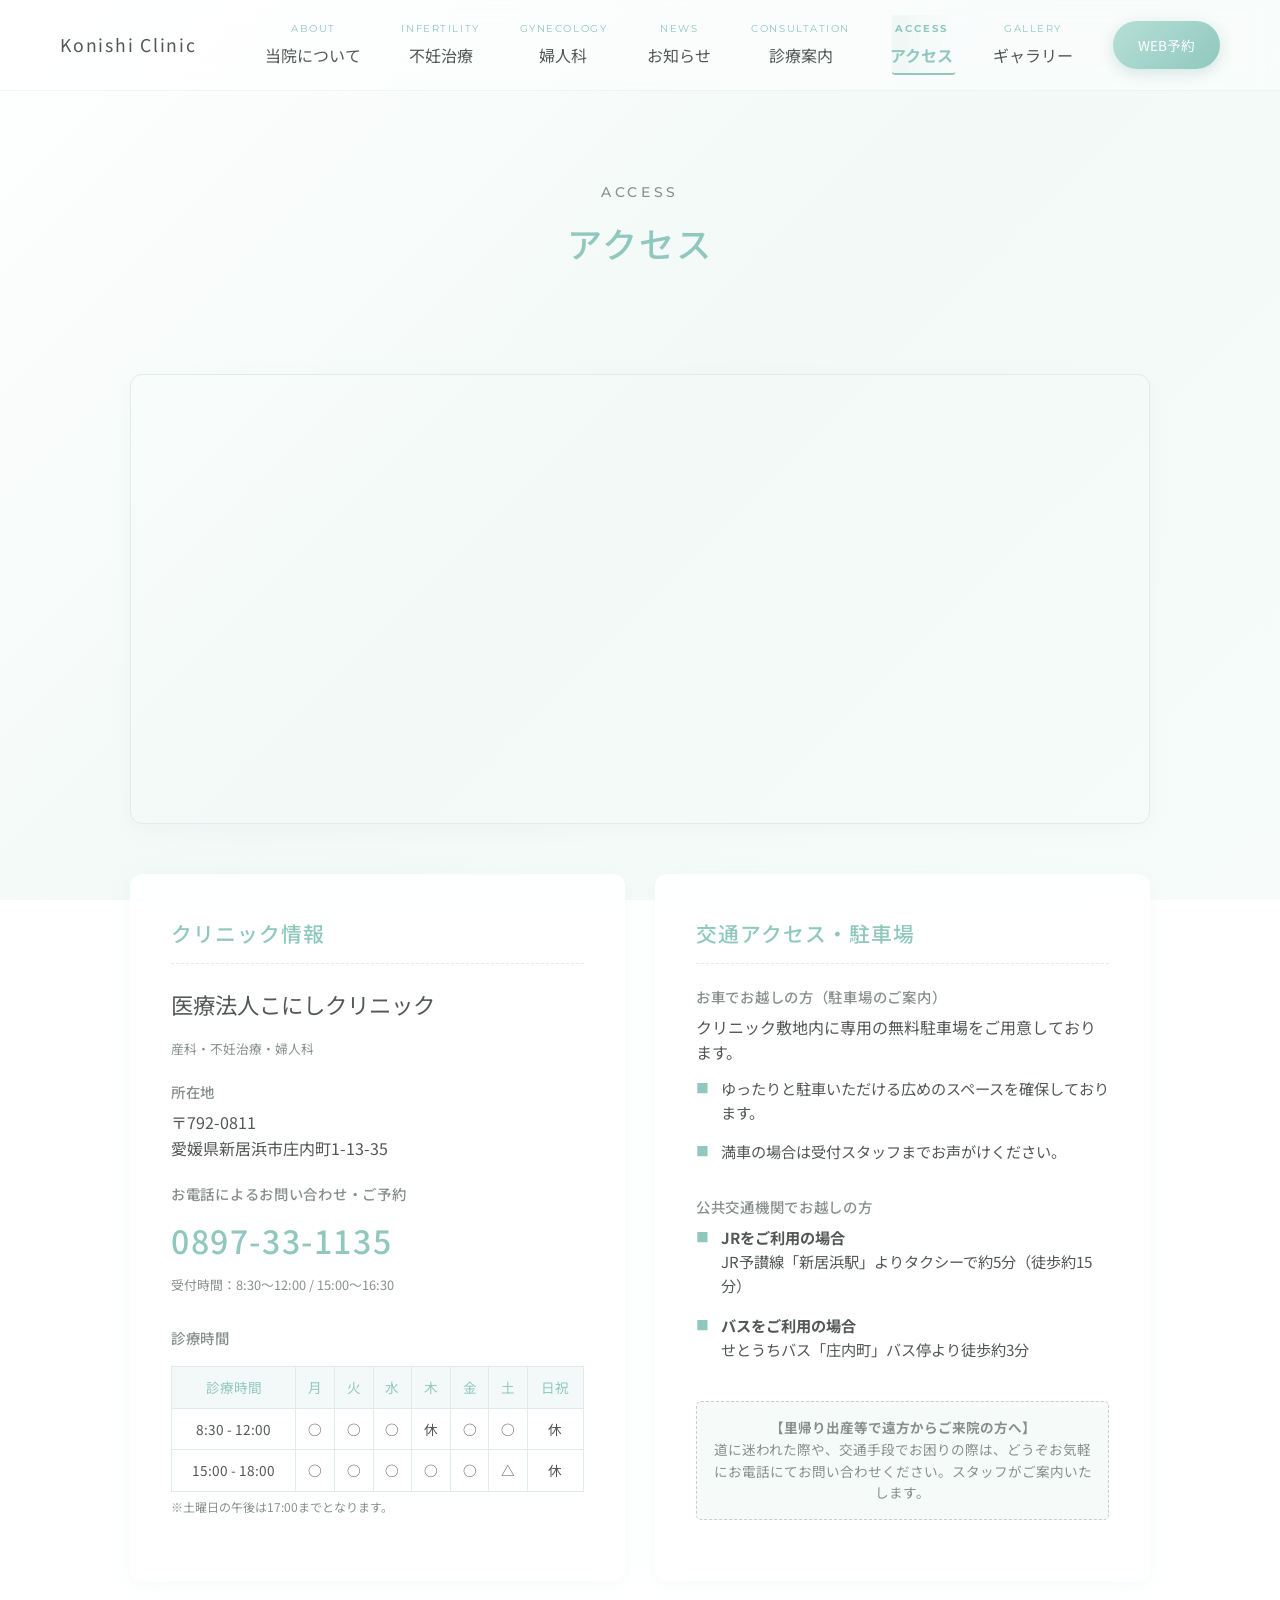
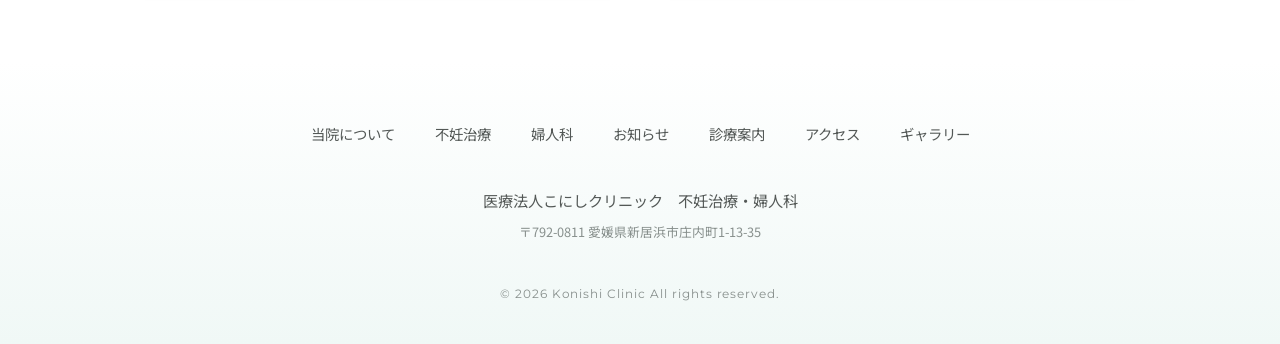
==== access.html @ 46330046 "Fix" ====
<!DOCTYPE html>
<html lang="ja">
<head>
    <meta charset="UTF-8">
    <meta name="viewport" content="width=device-width, initial-scale=1.0">
    <title>アクセス | こにしクリニック | 不妊治療・婦人科</title>
    <link rel="stylesheet" href="./css/style.css">
    
    <link rel="preconnect" href="https://fonts.googleapis.com">
    <link rel="preconnect" href="https://fonts.gstatic.com" crossorigin>
    <link href="https://fonts.googleapis.com/css2?family=Shippori+Mincho:wght@400;700&family=Montserrat:wght@300;400;500&family=Noto+Sans+JP:wght@300;400&display=swap" rel="stylesheet">
</head>
<body>

<header class="glass-header">
    <div class="header-inner">
        <a href="index.html" class="logo">Konishi Clinic</a>
        
        <button class="menu-toggle" aria-label="メニューを開く">
            <span></span>
            <span></span>
            <span></span>
        </button>

        <nav id="nav-menu">
            <ul>
                <li><a href="index.html"><span class="en">About</span>当院について</a></li>
                <li><a href="infertility.html"><span class="en">Infertility</span>不妊治療</a></li>
                <li><a href="gynecology.html"><span class="en">Gynecology</span>婦人科</a></li>
                <li><a href="news.html"><span class="en">News</span>お知らせ</a></li>
                <li><a href="consultation.html"><span class="en">consultation</span>診療案内</a></li>
                <li><a href="access.html" class="active"><span class="en">Access</span>アクセス</a></li>
                <li><a href="gallery.html"><span class="en">gallery</span>ギャラリー</a></li>
                <li class="reserve-btn"><a href="#">WEB予約</a></li>
            </ul>
        </nav>
    </div>
</header>

<main>
    <div class="page-header">
        <h1 class="page-title"><span class="en">Access</span>アクセス</h1>
    </div>

    <section class="section" style="padding-top: 40px; padding-bottom: 80px;">
        <div class="container">
            
            <div class="access-wrapper">
                
                <div class="map-container js-scroll">
                    <iframe src="https://maps.google.com/maps?q=愛媛県新居浜市庄内町1-13-35&t=&z=16&ie=UTF8&iwloc=&output=embed" width="100%" height="100%" style="border:0;" allowfullscreen="" loading="lazy" referrerpolicy="no-referrer-when-downgrade"></iframe>
                </div>

                <div class="info-grid">
                    
                    <div class="info-box js-scroll">
                        <h3>クリニック情報</h3>
                        
                        <div class="clinic-name">
                            医療法人こにしクリニック<br>
                            <span style="font-size: 0.8rem; color: var(--sub-text); font-family: var(--font-sans);">産科・不妊治療・婦人科</span>
                        </div>

                        <div class="info-detail">
                            <h4>所在地</h4>
                            <p>〒792-0811<br>愛媛県新居浜市庄内町1-13-35</p>
                        </div>

                        <div class="info-detail">
                            <h4>お電話によるお問い合わせ・ご予約</h4>
                            <div class="tel-large">0897-33-1135</div>
                            <p style="font-size: 0.8rem; color: var(--sub-text); margin-top: 5px;">受付時間：8:30〜12:00 / 15:00〜16:30</p>
                        </div>

                        <div class="info-detail" style="margin-top: 30px;">
                            <h4>診療時間</h4>
                            <table class="hours-mini-table">
                                <tr>
                                    <th>診療時間</th>
                                    <th>月</th><th>火</th><th>水</th><th>木</th><th>金</th><th>土</th><th>日祝</th>
                                </tr>
                                <tr>
                                    <td>8:30 - 12:00</td>
                                    <td>○</td><td>○</td><td>○</td><td>休</td><td>○</td><td>○</td><td>休</td>
                                </tr>
                                <tr>
                                    <td>15:00 - 18:00</td>
                                    <td>○</td><td>○</td><td>○</td><td>○</td><td>○</td><td>△</td><td>休</td>
                                </tr>
                            </table>
                            <p style="font-size: 0.75rem; color: var(--sub-text); margin-top: 5px;">※土曜日の午後は17:00までとなります。</p>
                        </div>
                    </div>

                    <div class="info-box js-scroll">
                        <h3>交通アクセス・駐車場</h3>
                        
                        <div class="info-detail">
                            <h4>お車でお越しの方（駐車場のご案内）</h4>
                            <p>クリニック敷地内に専用の無料駐車場をご用意しております。</p>
                            <ul class="transport-list" style="margin-top: 10px;">
                                <li>ゆったりと駐車いただける広めのスペースを確保しております。</li>
                                <li>満車の場合は受付スタッフまでお声がけください。</li>
                            </ul>
                        </div>

                        <div class="info-detail" style="margin-top: 30px;">
                            <h4>公共交通機関でお越しの方</h4>
                            <ul class="transport-list">
                                <li><strong>JRをご利用の場合</strong><br>JR予讃線「新居浜駅」よりタクシーで約5分（徒歩約15分）</li>
                                <li><strong>バスをご利用の場合</strong><br>せとうちバス「庄内町」バス停より徒歩約3分</li>
                            </ul>
                        </div>
                        
                        <div class="info-detail" style="margin-top: 40px; padding: 15px; background: var(--bg-light); border-radius: 5px; border: 1px dashed #ccc;">
                            <p style="font-size: 0.85rem; color: var(--sub-text); text-align: center;">
                                <strong>【里帰り出産等で遠方からご来院の方へ】</strong><br>
                                道に迷われた際や、交通手段でお困りの際は、どうぞお気軽にお電話にてお問い合わせください。スタッフがご案内いたします。
                            </p>
                        </div>
                    </div>

                </div>
            </div>

        </div>
    </section>
</main>

<footer>
    <div class="footer-inner container">
        
        <nav class="footer-nav">
            <ul>
                <li><a href="index.html">当院について</a></li>
                <li><a href="infertility.html">不妊治療</a></li>
                <li><a href="gynecology.html">婦人科</a></li>
                <li><a href="news.html">お知らせ</a></li>
                <li><a href="consultation.html">診療案内</a></li>
                <li><a href="access.html">アクセス</a></li>
                <li><a href="gallery.html">ギャラリー</a></li>
            </ul>
        </nav>

        <div class="footer-logo">
            医療法人こにしクリニック　不妊治療・婦人科<br>
            <span class="footer-address">〒792-0811 愛媛県新居浜市庄内町1-13-35</span>
        </div>
        
        <small>© 2026 Konishi Clinic All rights reserved.</small>
    </div>
</footer>

<script src="./js/script.js"></script>

</body>
</html>
---- css/style.css ----
@charset "UTF-8";

/* ==================================================
   1. デザインの基本設定 (Variables & Base)
   透明感と清潔感のある上品なミントグリーンのグラデーション
================================================== */
:root {
    /* グラデーション設定：背景用（純白から極薄いミントへの柔らかな変化） */
    --gradient-bg: linear-gradient(135deg, #FFFFFF 0%, #F2F9F7 50%, #F7FCFA 100%);
    
    /* グラデーション設定：アクセント・ボタン用（ふんわりと光るミントグリーン） */
    --gradient-accent: linear-gradient(135deg, #B6DFD6 0%, #90C8BE 100%);
    
    /* 単色アクセント（グラデーションが使えない文字や線用） */
    --accent: #90C8BE;      
    --hover-accent: #78B5AA; 
    
    /* 文字色：黒ではなく、ミントに馴染む少しグレーがかった落ち着いたチャコール */
    --text: #535856;        
    --sub-text: #88908D;    
    
    /* 基本背景と線：白にほんの少しだけミントを足した色 */
    --bg-light: #F6FBF9;    
    --line: #E1EBE8;        
    
    /* 【変更点】フォント設定を整理・統一 */
    /* 日本語フォント：全体をスッキリとしたゴシック体で統一し、柔らかさを出す */
    --font-ja: 'Noto Sans JP', sans-serif;
    
    /* 英語・数字フォント：スタイリッシュなアクセントとして残す */
    --font-en: 'Montserrat', sans-serif;
}

/* 全ての要素に適用される基本ルール */
* { 
    margin: 0; 
    padding: 0; 
    box-sizing: border-box;
}

html { 
    scroll-behavior: smooth;
}

body {
    font-family: var(--font-ja); /* ベースを日本語ゴシック体に */
    color: var(--text);
    background: var(--gradient-bg);
    background-attachment: fixed; 
    line-height: 1.8;
    overflow-x: hidden;
    -webkit-font-smoothing: antialiased;
}

/* 見出しもゴシック体で統一し、太すぎないウェイト（500）と少しの文字間隔で抜け感を出す */
h1, h2, h3, h4 { 
    font-family: var(--font-ja); 
    font-weight: 500;
    letter-spacing: 0.05em; /* 文字と文字の間に少しだけゆとりを持たせる */
}

/* 英語や数字のアクセント部分 */
.en, .en-title, .more, .arrow-link, time, .card-num { 
    font-family: var(--font-en);
    text-transform: uppercase;
    letter-spacing: 0.15em;
}
/* ==================================================
   2. ヘッダー (Header)
================================================== */
.glass-header {
    position: fixed;
    width: 100%;
    padding: 20px 60px;
    z-index: 1000;
    /* ヘッダーのすりガラスも少しミント寄りの白に */
    background: rgba(255, 255, 255, 0.5);
    backdrop-filter: blur(12px);
    border-bottom: 1px solid rgba(225, 235, 232, 0.5); 
}

.header-inner { 
    display: flex;
    justify-content: space-between;
    align-items: center;
}

.logo { 
    text-decoration: none;
    color: var(--text);
    font-size: 1.1rem;
    letter-spacing: 0.1em;
    white-space: nowrap; /* 文字を絶対に改行させない */
    flex-shrink: 0;      /* スペースがなくなっても縮ませない */
}

nav ul { 
    display: flex;
    list-style: none;
    align-items: center;
    gap: 40px;
}

nav a { 
    text-decoration: none;
    color: var(--text);
    text-align: center;
    display: block;
    transition: all 0.3s ease; 
}

nav a:hover { 
    transform: translateY(-3px); 
    color: var(--hover-accent); 
}

nav a .en { 
    display: block;
    font-size: 0.65rem;
    color: var(--accent);
    margin-bottom: 2px;
}

/* ==================================================
   【WEBサービス】予約ボタン（グラデーション適用）
================================================== */
.reserve-btn a {
    /* グラデーションで華やかさと透明感をプラス */
    background: var(--gradient-accent);
    color: #ffffff;
    padding: 12px 25px;
    border-radius: 40px;
    font-size: 0.85rem;
    transition: all 0.3s;
    box-shadow: 0 4px 15px rgba(124, 174, 166, 0.3); /* ボタンにも淡いミントの影 */
    border: none;
}

.reserve-btn a:hover {
    transform: scale(1.05);
    opacity: 1;
    color: #fff !important;
    box-shadow: 0 6px 20px rgba(144, 200, 190, 0.5);
}

/* --- スマホ用ハンバーガーボタン --- */
.menu-toggle {
    display: none;
    background: none;
    border: none;
    cursor: pointer;
    width: 30px;
    height: 24px;
    position: relative;
    z-index: 1100;
}

.menu-toggle span {
    display: block;
    width: 100%;
    height: 2px;
    background-color: var(--text);
    position: absolute;
    transition: all 0.3s ease;
}

.menu-toggle span:nth-child(1) { top: 0; }
.menu-toggle span:nth-child(2) { top: 11px; }
.menu-toggle span:nth-child(3) { bottom: 0; }

.menu-toggle.is-active span:nth-child(1) { transform: translateY(11px) rotate(45deg); }
.menu-toggle.is-active span:nth-child(2) { opacity: 0; }
.menu-toggle.is-active span:nth-child(3) { transform: translateY(-11px) rotate(-45deg); }

@media (max-width: 768px) {
    .menu-toggle { display: block; }
    nav {
        display: block !important; 
        position: fixed;
        top: 0;
        right: -100%;
        width: 80%;
        height: 100vh;
        background: rgba(255, 255, 255, 0.95);
        backdrop-filter: blur(10px);
        padding: 100px 40px;
        transition: all 0.5s cubic-bezier(0.22, 1, 0.36, 1);
        z-index: 1050;
        box-shadow: -10px 0 30px rgba(0,0,0,0.05);
    }
    nav.is-active { right: 0; }
    nav ul {
        flex-direction: column;
        align-items: flex-start;
        gap: 20px;
    }
    nav a {
        font-size: 1.2rem;
        width: 100%;
        text-align: left;
        padding: 10px 0;
        border-bottom: 1px solid var(--line);
    }
    .reserve-btn { width: 100%; margin-top: 20px; }
    .reserve-btn a { text-align: center; border-bottom: none; }
}

/* ==================================================
   3. メインビジュアル (Hero Slider)
================================================== */
.hero { 
    height: 100vh;
    position: relative; 
    overflow: hidden; 
}

.slide { 
    position: absolute; 
    inset: 0;
    opacity: 0; 
    transition: opacity 2s ease-in-out;
    z-index: 1; 
}

.slide.is-active { opacity: 1; z-index: 2; }

.img-wrap { 
    width: 100%; height: 100%; 
    transform: scale(1.1);
    transition: transform 8s linear; 
}
.slide.is-active .img-wrap { transform: scale(1.0); }
.slide img { 
    width: 100%; height: 100%; 
    object-fit: cover; 
    filter: brightness(0.95);
}

.hero-content {
    position: absolute;
    inset: 0;
    display: flex;
    align-items: center;
    padding-left: 10%;
    z-index: 10;
}

.glass-panel {
    padding: 60px;
    background: rgba(255, 255, 255, 0.5); /* 白の半透明（0.7が透明度） */
    backdrop-filter: blur(15px); /* 後ろのぼかし具合 */
    border-left: 6px solid var(--accent);
    box-shadow: 0 10px 40px rgba(144, 200, 190, 0.15); /* パネルの影もミント系に */
}

.hero-content h2 { 
    font-size: 2.8rem; 
    line-height: 1.5; 
    margin-bottom: 15px; 
    color: var(--text); 
    font-weight: 250; /* ←ここを追加（400だと標準、300だとより細くスタイリッシュになります） */
}

.slider-dots {
    position: absolute;
    bottom: 40px;
    left: 50%;
    transform: translateX(-50%);
    z-index: 20;
    display: flex;
    gap: 15px;
}
.dot { width: 8px; height: 8px; background: rgba(0,0,0,0.15); border-radius: 50%; cursor: pointer; }
.dot.is-active { 
    background: var(--accent); 
    width: 24px;
    border-radius: 10px; 
    transition: all 0.3s; 
}

/* ==================================================
   4. 各セクションの共通設定
================================================== */
.section { padding: 140px 0; }
.container { max-width: 1100px; margin: 0 auto; padding: 0 40px; }

.js-scroll {
    opacity: 0;
    transform: translateY(40px);
    transition: all 1.2s cubic-bezier(0.22, 1, 0.36, 1);
}
.js-scroll.is-visible {
    opacity: 1;
    transform: translateY(0);
}


/* ==================================================
   5. お知らせリスト
================================================== */
.news-list { list-style: none; border-top: 1px solid var(--line); }
.news-list li a {
    display: flex; align-items: center; padding: 25px 15px; 
    border-bottom: 1px solid var(--line); text-decoration: none; color: inherit;
    transition: all 0.3s ease; border-radius: 8px;
}

.news-list li a:hover { 
    background: var(--bg-light); 
    transform: translateX(5px);
}
.news-list li a:hover time,
.news-list li a:hover p,
.news-list li a:hover .cat { color: var(--hover-accent); }

/* ▼ 日付を縮ませない */
.news-list time { 
    font-size: 0.85rem; color: var(--sub-text); width: 140px; 
    flex-shrink: 0; 
}

/* ▼ カテゴリ枠を絶対に改行・縮小させない */
.news-list .cat {
    font-size: 0.7rem; color: var(--accent); 
    border: 1px solid var(--accent); padding: 2px 12px; margin-right: 30px; 
    border-radius: 20px; transition: border-color 0.3s; font-weight: bold;
    white-space: nowrap; /* 文字の改行を防ぐ */
    flex-shrink: 0;      /* 枠が潰れるのを防ぐ */
}
.news-list li a:hover .cat { border-color: var(--hover-accent); background: var(--accent); color: #fff; }

/* ▼ 追加：テキストが長くなった時の調整 */
.news-list p {
    flex: 1; /* テキストが残りのスペースを全部使う */
    margin-right: 20px; /* 右側に画像が来た時のための隙間 */
    line-height: 1.6;
}

/* ▼ 追加：お知らせ用イラスト・写真のダミー枠 */
.news-img-dummy {
    width: 120px;
    height: 80px;
    background-color: var(--bg-light);
    border: 2px dashed var(--line);
    border-radius: 6px;
    display: flex;
    align-items: center;
    justify-content: center;
    flex-shrink: 0; /* 画像も潰れないようにする */
    color: var(--sub-text);
    font-size: 0.75rem;
    font-family: var(--font-en);
}

/* ▼ 追加：実際にお知らせの画像（写真）を入れる時のスタイル */
.news-img {
    width: 120px;
    height: 80px;
    object-fit: cover; /* 画像が歪まないように、枠に合わせて綺麗にトリミングする魔法のコード */
    border-radius: 6px; /* 角を少し丸くする */
    flex-shrink: 0;     /* 画面が狭くなっても写真が潰れないようにする */
}
/* ==================================================
   6. 診療案内カード
================================================== */
.medical-grid { display: grid; grid-template-columns: repeat(3, 1fr); gap: 30px; }
.medical-card {
    display: block; background: rgba(255,255,255,0.9); padding: 50px 35px; 
    text-decoration: none; color: inherit; transition: all 0.4s ease; 
    position: relative; border-radius: 12px;
    border: 1px solid rgba(255,255,255,0.5) !important;
    box-shadow: 0 4px 20px rgba(144, 200, 190, 0.08); /* ミントがかった影 */
}

.medical-card:hover { 
    transform: translateY(-5px); 
    box-shadow: 0 15px 35px rgba(144, 200, 190, 0.2); 
    background: #ffffff;
}

.medical-card:hover h4,
.medical-card:hover .more,
.medical-card:hover .card-num { color: var(--hover-accent); }

.card-num { color: var(--accent); font-size: 1.2rem; opacity: 0.4; margin-bottom: 20px; display: block; }
.medical-card .more { 
    font-size: 0.7rem; color: var(--accent); margin-top: 20px; display: block; 
    border-bottom: 1px solid var(--accent); width: fit-content; transition: all 0.3s;
}
.medical-card:hover .more { border-color: var(--hover-accent); letter-spacing: 0.25em; }

/* ==================================================
   7. アクセス・フッター
================================================== */
.access-flex { display: flex; gap: 60px; align-items: flex-start; }
.access-info { flex: 1; }
.tel { font-family: var(--font-sans); font-size: 1.5rem; color: var(--accent); margin-bottom: 30px; }
.map-wrap { flex: 1.2; height: 450px; background: #eee; border-radius: 12px; overflow: hidden; }

/* --- フッター本体 --- */
footer { 
    background: linear-gradient(to bottom, transparent, #F0F8F6);
    padding: 60px 0 40px; /* 余白を少しスッキリと調整 */
    text-align: center; 
    border-top: none;
}

footer .footer-inner { 
    display: flex; 
    flex-direction: column; 
    align-items: center; 
    gap: 30px; /* メニューとロゴ・住所の間に適度な空間を作る */
}

/* --- 追加：フッターメニューのデザイン --- */
.footer-nav ul {
    display: flex;
    flex-wrap: wrap; /* スマホなどで画面が狭い場合は自動で折り返す */
    justify-content: center;
    list-style: none;
    gap: 15px 40px; /* 縦・横の隙間 */
    padding: 0;
    margin: 0 0 10px 0;
}

.footer-nav a {
    text-decoration: none;
    color: var(--text);
    font-size: 0.9rem; /* 本文より少し小さめで控えめに */
    transition: color 0.3s ease;
}

.footer-nav a:hover {
    color: var(--accent); /* ホバー時はミントグリーンに */
}

/* --- 変更：ロゴと住所のテキストを小さく上品に --- */
footer .footer-logo { 
    font-family: var(--font-ja); 
    color: var(--text); 
    font-size: 0.95rem; /* 以前より小さく調整 */
    line-height: 1.8;
}

/* 住所部分はさらに小さく、色を少し薄くしてメリハリをつける */
footer .footer-address {
    display: block;
    font-size: 0.8rem; 
    color: var(--sub-text);
    margin-top: 5px;
}

footer small { 
    font-family: var(--font-en); 
    font-size: 0.75rem; 
    color: var(--sub-text); 
    letter-spacing: 0.08em; 
    margin-top: 10px;
}

/* --- スマホ用フッターメニュー微調整 --- */
@media (max-width: 768px) {
    .footer-nav ul {
        gap: 15px 20px; /* スマホではメニュー同士の隙間を少し狭くする */
    }
    .footer-nav a {
        font-size: 0.85rem;
    }
}
/* ==================================================
   8. スマホ対応 (Responsive)
================================================== */
/* --- 画面幅が1150px以下になったらハンバーガーメニューに切り替える --- */
.menu-toggle {
    display: none;
    background: none;
    border: none;
    cursor: pointer;
    width: 30px;
    height: 24px;
    position: relative;
    z-index: 1100;
}

.menu-toggle span {
    display: block;
    width: 100%;
    height: 2px;
    background-color: var(--text);
    position: absolute;
    transition: all 0.3s ease;
}

.menu-toggle span:nth-child(1) { top: 0; }
.menu-toggle span:nth-child(2) { top: 11px; }
.menu-toggle span:nth-child(3) { bottom: 0; }

.menu-toggle.is-active span:nth-child(1) { transform: translateY(11px) rotate(45deg); }
.menu-toggle.is-active span:nth-child(2) { opacity: 0; }
.menu-toggle.is-active span:nth-child(3) { transform: translateY(-11px) rotate(-45deg); }

@media (max-width: 1150px) {
    /* ヘッダーの余白調整 */
    .glass-header { padding: 15px 20px; }
    
    /* ハンバーガーボタンを表示 */
    .menu-toggle { display: block; }
    
    /* メニューを画面外に隠す設定 */
    nav {
        display: block !important; 
        position: fixed;
        top: 0;
        right: -100%;
        width: 80%;
        max-width: 350px;
        height: 100vh;
        background: rgba(255, 255, 255, 0.98);
        backdrop-filter: blur(10px);
        padding: 100px 40px;
        transition: all 0.5s cubic-bezier(0.22, 1, 0.36, 1);
        z-index: 1050;
        box-shadow: -10px 0 30px rgba(0,0,0,0.05);
    }
    nav.is-active { right: 0; }
    nav ul {
        flex-direction: column;
        align-items: flex-start;
        gap: 20px;
    }
    nav a {
        font-size: 1.2rem;
        width: 100%;
        text-align: left;
        padding: 10px 0;
        border-bottom: 1px solid var(--line);
    }
    .reserve-btn { width: 100%; margin-top: 20px; }
    .reserve-btn a { text-align: center; border-bottom: none; }
}

/* --- タブレットサイズ（1024px以下）のレイアウト調整 --- */
@media (max-width: 1024px) {
    /* 診療案内カード（01〜06）を2列にして見やすくする */
    .medical-grid { grid-template-columns: repeat(2, 1fr); }
}

/* --- スマホサイズ（768px以下）のレイアウト調整 --- */
@media (max-width: 768px) {
    /* ここが消えていたため、表示が崩れていました！ */
    .hero-content { padding-left: 5%; }
    .hero-content h2 { font-size: 1.8rem; }
    .glass-panel { padding: 30px; }
    
    /* 診療案内カード（01〜06）を縦1列に並べる */
    .medical-grid { grid-template-columns: 1fr; }
    
    /* アクセスやお知らせのスマホ表示対応 */
    .access-flex { flex-direction: column; }
    .map-wrap { width: 100%; height: 300px; }
    .news-list li a { flex-direction: column; align-items: flex-start; }
    .news-list time { width: auto; margin-bottom: 5px; }
    .news-list .cat { margin: 10px 0; }
}
/* 既存のスマホ用お知らせ設定の下に追記 */
    .news-list p { margin-right: 0; margin-bottom: 15px; width: 100%; }
    .news-img-dummy { width: 100px; height: 70px; }

    /* 既存のスマホ用お知らせ設定の下に追記 */
    .news-img { width: 100px; height: 70px; }


/* ==================================================
   9. 下層ページ共通・専用パーツ
================================================== */
.page-header { padding: 180px 0 60px; background: transparent; text-align: center; }
.page-title { font-size: 2.2rem; color: var(--accent); }
.page-title .en { display: block; font-size: 0.9rem; color: var(--sub-text); margin-bottom: 5px; letter-spacing: 0.25em; }
.pt-0 { padding-top: 0 !important; }

.pagination { display: flex; justify-content: center; gap: 15px; margin-top: 60px; }
.pagination a, .pagination span {
    display: flex; align-items: center; justify-content: center;
    width: 45px; height: 45px; border-radius: 50%; text-decoration: none;
    font-family: var(--font-sans); transition: all 0.3s ease;
}
.page-current { background: var(--gradient-accent); color: #fff; box-shadow: 0 4px 10px rgba(144, 200, 190, 0.3); }
.page-link { border: 1px solid var(--line); color: var(--text); background: #fff; }
.page-link:hover {
    background: #fff; border-color: var(--hover-accent);
    color: var(--hover-accent); transform: translateY(-3px); box-shadow: 0 4px 10px rgba(144, 200, 190, 0.15);
}
.page-next { width: auto; padding: 0 25px; border-radius: 25px; border: 1px solid var(--line); color: var(--text); background: #fff; }
.page-next:hover {
    background: #fff; border-color: var(--hover-accent);
    color: var(--hover-accent); transform: translateY(-3px); box-shadow: 0 4px 10px rgba(144, 200, 190, 0.15);
}

.nav-insta { display: flex; align-items: center; margin-left: 15px; }
.nav-insta a { font-size: 1.4rem; color: var(--accent); transition: transform 0.3s ease, color 0.3s ease; display: flex; align-items: center; }
.nav-insta a:hover { color: #E1306C; transform: scale(1.1); }
@media (max-width: 768px) {
    .nav-insta { margin-left: 0; margin-top: 20px; justify-content: center; }
    .nav-insta a { font-size: 2rem; }
}

/* ==================================================
   10. 各下層ページの専用・共通パーツ
================================================== */
.page-intro { text-align: center; margin-bottom: 50px; }
.page-intro h3 { font-size: 1.8rem; color: var(--accent); margin-bottom: 20px; font-family: var(--font-serif); }
.page-intro p { font-size: 1rem; line-height: 2; }

.service-nav { display: flex; flex-wrap: wrap; justify-content: center; gap: 15px; margin-bottom: 80px; }
.service-nav a { display: block; padding: 15px 30px; background: rgba(255,255,255,0.8); border: 1px solid var(--accent); color: var(--accent); text-decoration: none; border-radius: 40px; transition: all 0.3s; font-family: var(--font-serif); letter-spacing: 0.05em; font-size: 0.95rem; }
.service-nav a:hover { background: var(--gradient-accent); color: #fff; transform: translateY(-3px); box-shadow: 0 5px 15px rgba(144, 200, 190, 0.3); border-color: transparent; }

.content-section, .gyne-section {
    margin-bottom: 60px; padding: 50px; background: rgba(255,255,255,0.9); border-radius: 12px;
    box-shadow: 0 4px 25px rgba(144, 200, 190, 0.06); scroll-margin-top: 120px; border: 1px solid rgba(255,255,255,0.6);
}
.content-section h3, .gyne-section h3 { font-size: 1.6rem; color: var(--accent); border-bottom: 1px solid var(--line); padding-bottom: 15px; margin-bottom: 30px; font-family: var(--font-serif); }
.content-section h4, .gyne-section h4 { font-size: 1.2rem; color: var(--text); margin: 40px 0 15px; padding-left: 15px; border-left: 4px solid var(--accent); font-family: var(--font-serif); }
.content-section p, .gyne-section p { margin-bottom: 20px; line-height: 1.8; font-size: 0.95rem; }

.price-box { background: rgba(246, 251, 249, 0.8); padding: 30px; border-radius: 8px; margin-bottom: 30px; border: 1px solid var(--line); box-shadow: 0 4px 20px rgba(0,0,0,0.02); }
.price-box .price-title { font-weight: bold; color: var(--accent); font-size: 1.1rem; margin-bottom: 20px; border-bottom: 1px dashed var(--line); padding-bottom: 10px; }
.info-list, .gyne-list { list-style: none; margin-bottom: 20px; font-size: 0.95rem; }
.info-list dt, .gyne-list dt { font-weight: bold; color: var(--hover-accent); margin-top: 20px; margin-bottom: 5px; }
.info-list dd, .gyne-list dd { margin-left: 0; margin-bottom: 15px; padding-left: 1em; line-height: 1.7; color: var(--sub-text); }
.normal-list { padding-left: 1.5em; margin-bottom: 20px; line-height: 1.8; font-size: 0.95rem; }
.normal-list li { margin-bottom: 10px; }
.notice-text { 
    font-size: 0.85rem; 
    color: #C87481;        /* 文字色：キツい赤を避け、読みやすさを保った上品なローズピンク */
    background: #FDF4F6;   /* 背景色：ふんわりと温かみのあるサクラピンク */
    padding: 15px; 
    border-radius: 8px;    /* 角の丸みを他のカードと同じ8pxに統一して柔らかく */
    margin-bottom: 20px; 
    border: 1px solid #F0E1E4; /* 枠線：背景に馴染む淡いピンクグレー */
    line-height: 1.6; 
}
.record-box { background: rgba(235, 246, 243, 0.5); border-left: 4px solid var(--accent); padding: 25px; margin: 30px auto; max-width: 800px; text-align: left; border-radius: 0 8px 8px 0; }
.record-box p { margin-bottom: 0; color: var(--text); }
.record-box strong { color: var(--accent); font-size: 1.1rem; }
.flow-step { background: rgba(255,255,255,0.8); border-radius: 8px; padding: 25px; margin-bottom: 20px; border-left: 5px solid var(--accent); box-shadow: 0 4px 15px rgba(144, 200, 190, 0.05); }
.flow-step .step-title { font-weight: bold; color: var(--accent); font-size: 1.1rem; margin-bottom: 10px; display: flex; align-items: center; }
.flow-step .step-title span { background: var(--gradient-accent); color: #fff; padding: 3px 12px; border-radius: 20px; font-size: 0.8rem; margin-right: 15px; font-family: var(--font-sans); }
.flow-step p { margin: 0; font-size: 0.95rem; }

.section-title { text-align: center; margin-bottom: 40px; font-family: var(--font-serif); color: var(--accent); font-size: 1.8rem; }

.schedule-wrap { overflow-x: auto; margin-bottom: 25px; }
.medical-table { width: 100%; min-width: 600px; border-collapse: collapse; background: #fff; box-shadow: 0 4px 15px rgba(144, 200, 190, 0.08); border-radius: 8px; overflow: hidden; }
.medical-table th, .medical-table td { padding: 15px 10px; text-align: center; border: 1px solid var(--line); font-size: 0.95rem; }
.medical-table th { background: rgba(235, 246, 243, 0.6); color: var(--accent); font-family: var(--font-sans); font-weight: 500; }
.medical-table td.closed { color: #aaa; background-color: #fcfcfc; }
.notes-list { font-size: 0.85rem; color: var(--sub-text); padding-left: 20px; line-height: 1.8; margin-bottom: 60px; }
.notes-list li { margin-bottom: 5px; }
.reservation-cards { display: flex; gap: 30px; }
.res-card { flex: 1; background: rgba(255,255,255,0.9); border: 1px solid var(--line); padding: 40px 30px; border-radius: 12px; text-align: center; transition: all 0.3s ease; box-shadow: 0 4px 20px rgba(144, 200, 190, 0.05); }
.res-card:hover { box-shadow: 0 10px 25px rgba(144, 200, 190, 0.2); border-color: transparent; transform: translateY(-5px); background: #fff; }
.res-card h3 { color: var(--accent); margin-bottom: 15px; font-size: 1.2rem; }
.res-card .tel-number { font-size: 2.2rem; font-family: var(--font-sans); font-weight: 500; color: var(--text); margin: 15px 0; letter-spacing: 0.05em; }

.btn-web { display: inline-block; padding: 15px 40px; background: var(--gradient-accent); color: #fff; text-decoration: none; border-radius: 50px; margin-top: 20px; transition: 0.3s; font-weight: 500; box-shadow: 0 4px 15px rgba(144, 200, 190, 0.3); }
.btn-web:hover { transform: translateY(-2px); box-shadow: 0 6px 20px rgba(144, 200, 190, 0.4); }

.doctor-box { display: flex; gap: 40px; background: rgba(255,255,255,0.9); padding: 40px; border-radius: 12px; box-shadow: 0 4px 20px rgba(144, 200, 190, 0.08); margin-bottom: 30px; border: 1px solid rgba(255,255,255,0.5); }
.doc-img { width: 220px; height: 280px; background: #eee; border-radius: 8px; object-fit: cover; }
.doc-info { flex: 1; }
.doc-role { color: var(--accent); font-size: 0.9rem; margin-bottom: 5px; font-weight: bold; }
.doc-name { font-family: var(--font-serif); font-size: 1.6rem; margin-bottom: 20px; color: var(--text); border-bottom: 1px solid var(--line); padding-bottom: 15px; }
.doc-specialty { font-size: 0.95rem; margin-bottom: 10px; font-weight: 500; }
.doc-history { font-size: 0.85rem; color: var(--sub-text); line-height: 1.8; margin-top: 20px; }

.staff-grid { display: grid; grid-template-columns: repeat(auto-fit, minmax(280px, 1fr)); gap: 20px; }
.staff-box { padding: 30px; background: rgba(255,255,255,0.9); border-radius: 12px; box-shadow: 0 4px 20px rgba(144, 200, 190, 0.05); border: 1px solid rgba(255,255,255,0.5); }
.staff-box h4 { color: var(--accent); margin-bottom: 15px; font-size: 1.1rem; border-bottom: 1px dashed var(--line); padding-bottom: 10px; }
.staff-box p { font-size: 0.9rem; color: var(--sub-text); line-height: 1.7; }

.facility-details { margin-top: 40px; border: 1px solid var(--line); border-radius: 12px; background: rgba(255,255,255,0.9); }
.facility-summary { padding: 20px 30px; cursor: pointer; font-weight: 500; color: var(--text); font-size: 1.1rem; list-style: none; }
.facility-content { padding: 0 30px 30px; font-size: 0.85rem; color: var(--sub-text); border-top: 1px solid var(--line); margin-top: 10px; padding-top: 20px; }
.facility-content h5 { color: var(--text); font-size: 0.95rem; margin: 15px 0 5px; }

.access-wrapper { display: flex; flex-direction: column; gap: 50px; }
.map-container { width: 100%; height: 450px; border-radius: 12px; overflow: hidden; border: 1px solid var(--line); box-shadow: 0 4px 20px rgba(144, 200, 190, 0.08); }
.info-grid { display: grid; grid-template-columns: 1fr 1fr; gap: 30px; }
.info-box { background: rgba(255,255,255,0.9); padding: 40px; border-radius: 12px; box-shadow: 0 4px 20px rgba(144, 200, 190, 0.08); border: 1px solid rgba(255,255,255,0.5); }
.info-box h3 { color: var(--accent); font-size: 1.3rem; margin-bottom: 20px; padding-bottom: 10px; border-bottom: 1px dashed var(--line); font-family: var(--font-serif); }
.info-detail { margin-bottom: 20px; }
.info-detail h4 { font-size: 0.9rem; color: var(--sub-text); margin-bottom: 5px; }
.info-detail p { font-size: 1rem; color: var(--text); line-height: 1.6; margin: 0; }
.clinic-name { font-size: 1.4rem; font-family: var(--font-serif); color: var(--text); margin-bottom: 15px; }
.tel-large { font-size: 2rem; font-family: var(--font-sans); color: var(--accent); font-weight: 500; letter-spacing: 0.05em; }
.transport-list { list-style: none; padding: 0; }
.transport-list li { position: relative; padding-left: 25px; margin-bottom: 15px; font-size: 0.95rem; line-height: 1.6; }
.transport-list li::before { content: '■'; position: absolute; left: 0; color: var(--accent); font-size: 0.8rem; top: 2px; }
.hours-mini-table { width: 100%; border-collapse: collapse; margin-top: 15px; font-size: 0.85rem; text-align: center; }
.hours-mini-table th, .hours-mini-table td { border: 1px solid var(--line); padding: 8px; }
.hours-mini-table th { background: rgba(235, 246, 243, 0.6); color: var(--accent); font-weight: normal; }

@media (max-width: 768px) {
    .content-section, .gyne-section { padding: 30px 20px; scroll-margin-top: 80px; }
    .service-nav { flex-direction: column; width: 100%; }
    .service-nav a { text-align: center; width: 100%; }
    .flow-step .step-title { flex-direction: column; align-items: flex-start; gap: 5px; }
    .reservation-cards { flex-direction: column; }
    .doctor-box { flex-direction: column; padding: 20px; gap: 20px; }
    .doc-img { width: 100%; height: auto; aspect-ratio: 3/4; }
    .medical-table th, .medical-table td { padding: 8px 5px; font-size: 0.85rem; }
    .info-grid { grid-template-columns: 1fr; }
    .map-container { height: 300px; }
    .info-box { padding: 30px 20px; }
}

/* ==================================================
   11. ギャラリーページ専用パーツ
================================================== */
.gallery-section { padding: 80px 0; background-color: transparent; }
.gallery-grid { display: grid; grid-template-columns: repeat(auto-fit, minmax(280px, 1fr)); gap: 30px; margin-top: 50px; }
.gallery-item { position: relative; overflow: hidden; border-radius: 12px; box-shadow: 0 4px 15px rgba(144, 200, 190, 0.1); border: 2px solid #fff; aspect-ratio: 4 / 3; transition: all 0.5s ease-out; cursor: pointer; }
.gallery-item:hover { transform: translateY(-5px); box-shadow: 0 10px 25px rgba(144, 200, 190, 0.25); }
.gallery-img { width: 100%; height: 100%; object-fit: cover; transition: transform 0.8s ease-out; }
.gallery-item:hover .gallery-img { transform: scale(1.1); }
.gallery-overlay { position: absolute; top: 0; left: 0; width: 100%; height: 100%; background: rgba(144, 200, 190, 0.85); color: #fff; display: flex; flex-direction: column; justify-content: center; align-items: center; padding: 20px; text-align: center; opacity: 0; transition: opacity 0.5s ease; z-index: 10; pointer-events: none; }
.gallery-item:hover .gallery-overlay { opacity: 1; }
.gallery-title { font-family: var(--font-serif); font-size: 1.2rem; margin-bottom: 10px; font-weight: 500; }
.gallery-desc { font-size: 0.85rem; line-height: 1.6; color: rgba(255,255,255,0.9); }

@media (max-width: 768px) { .gallery-grid { grid-template-columns: 1fr; gap: 20px; } .gallery-title { font-size: 1.1rem; } .gallery-desc { font-size: 0.8rem; } }

/* ==================================================
   12. Lightbox
================================================== */
.lightbox {
    position: fixed; top: 0; left: 0; width: 100%; height: 100%;
    background: rgba(83, 88, 86, 0.8); 
    backdrop-filter: blur(8px);
    display: flex; justify-content: center; align-items: center;
    z-index: 2000; opacity: 0; pointer-events: none; transition: opacity 0.4s ease;
}
.lightbox.is-active { opacity: 1; pointer-events: auto; }
.lightbox-content {
    position: relative; max-width: 90%; max-height: 90vh;
    transform: scale(0.95); transition: transform 0.4s cubic-bezier(0.22, 1, 0.36, 1);
}
.lightbox.is-active .lightbox-content { transform: scale(1); }
.lightbox-img { max-width: 100%; max-height: 80vh; border-radius: 8px; box-shadow: 0 15px 40px rgba(0,0,0,0.2); object-fit: contain; }
.lightbox-close { position: absolute; top: -40px; right: 0; color: #fff; font-size: 2.5rem; cursor: pointer; line-height: 1; transition: color 0.3s; }
.lightbox-close:hover { color: var(--accent); }
.lightbox-caption { color: #fff; text-align: center; margin-top: 15px; font-size: 1.1rem; font-family: var(--font-serif); letter-spacing: 0.05em; }

/* ==================================================
   現在開いているページ（カレント）のメニュー装飾
================================================== */
nav a.active { color: var(--accent) !important; font-weight: 700; }
nav a.active .en { font-weight: 700; letter-spacing: 0.2em; }
nav a.active::after {
    content: ''; display: block; width: 6px; height: 6px;
    background-color: var(--accent); border-radius: 50%; margin: 5px auto 0;
}
.reserve-btn a.active::after { display: none; }

/* ==================================================
   PC用：追従するスライディング・インジケーター
================================================== */
@media (min-width: 1150px) {
    nav ul { position: relative; z-index: 1; }
    .nav-indicator {
        position: absolute; bottom: -5px; left: 0; height: calc(100% + 10px); width: 0;
        /* インジケーターの背景もミントのグラデーションに */
        background: linear-gradient(90deg, rgba(235,246,243,0.8) 0%, rgba(255,255,255,0) 100%);
        border-bottom: 2px solid var(--accent);
        border-radius: 4px; transition: all 0.4s cubic-bezier(0.25, 1, 0.5, 1);
        opacity: 0; pointer-events: none; z-index: -1;
    }
    nav a:hover { transform: none !important; }
    nav a.active::after { display: none !important; }
}
/* ==================================================
   【追加】イラストスペース確保用のスタイル
================================================== */
.flow-step.with-img {
    display: flex;
    gap: 30px;
    align-items: flex-start;
}

.flow-step.with-img .step-text {
    flex: 1; /* テキスト部分が残りの幅を使う */
}

/* イラストを配置するダミー枠のデザイン */
.step-img-dummy {
    width: 250px;
    height: 180px;
    background-color: var(--bg-light);
    border: 2px dashed var(--accent);
    border-radius: 8px;
    display: flex;
    align-items: center;
    justify-content: center;
    flex-shrink: 0;
    text-align: center;
    padding: 10px;
    margin-top: 5px;
}

.step-img-dummy span {
    font-family: var(--font-en);
    font-size: 0.85rem;
    color: var(--accent);
    line-height: 1.5;
    font-weight: bold;
}

/* スマホ表示では画像枠をテキストの下（縦並び）にする */
@media (max-width: 768px) {
    .flow-step.with-img {
        flex-direction: column;
        gap: 15px;
    }
    .step-img-dummy {
        width: 100%;
        height: 160px;
        margin-top: 0;
    }
}
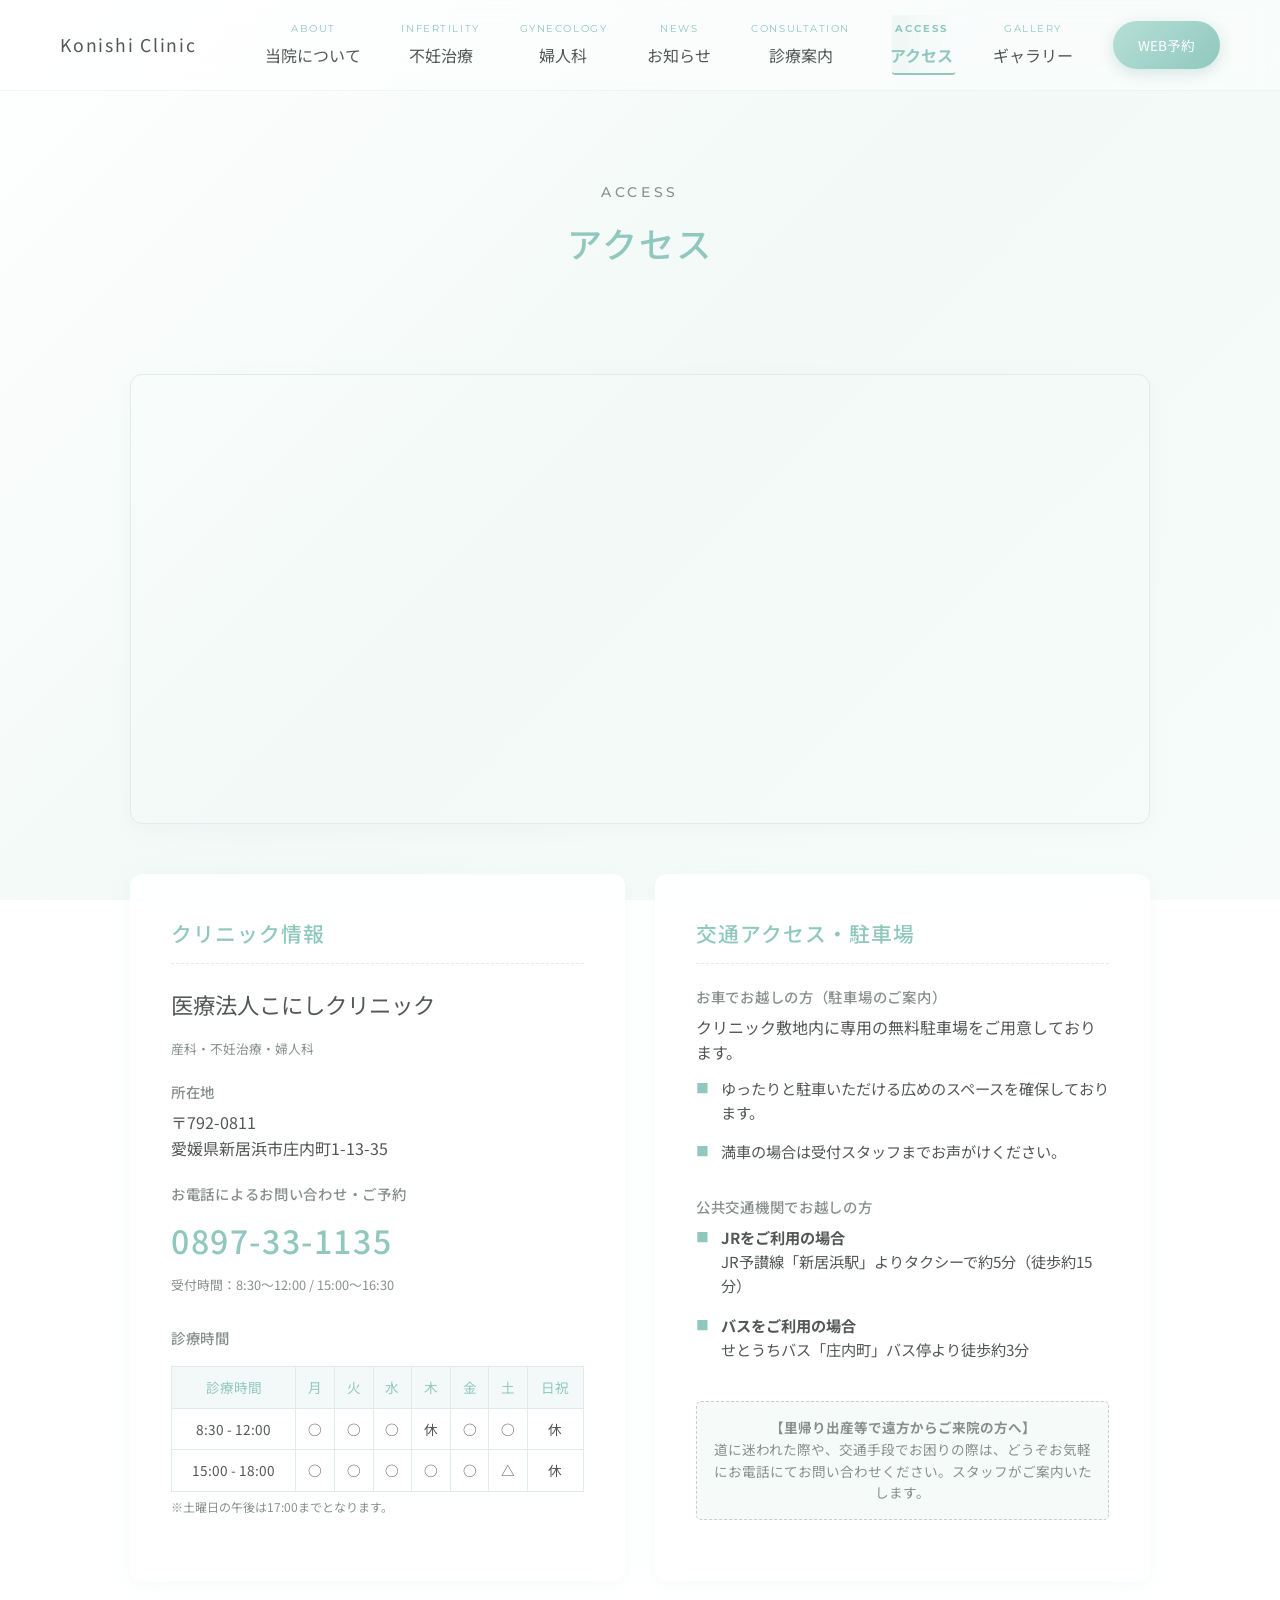
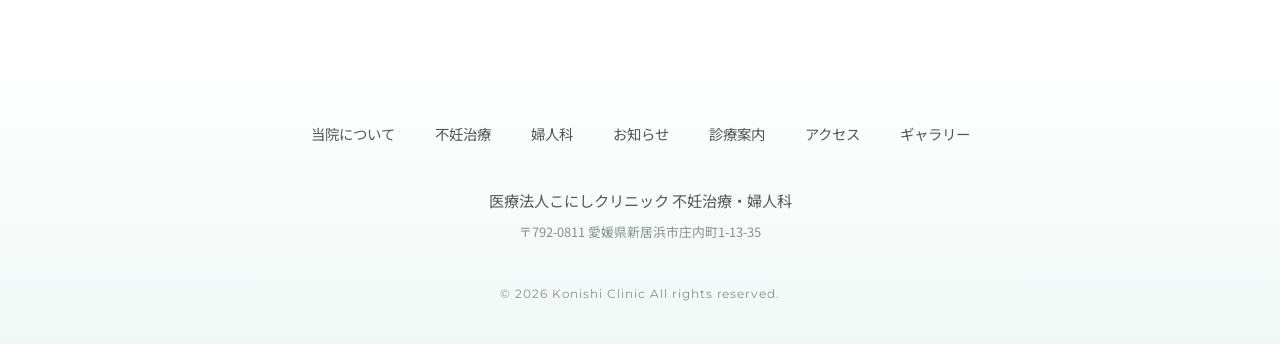
==== commit 2bba7196: "Fix" ====
--- a/access.html
+++ b/access.html
@@ -143,7 +143,7 @@
         </nav>
 
         <div class="footer-logo">
-            医療法人こにしクリニック　不妊治療・婦人科<br>
+            医療法人こにしクリニック 不妊治療・婦人科<br>
             <span class="footer-address">〒792-0811 愛媛県新居浜市庄内町1-13-35</span>
         </div>
         
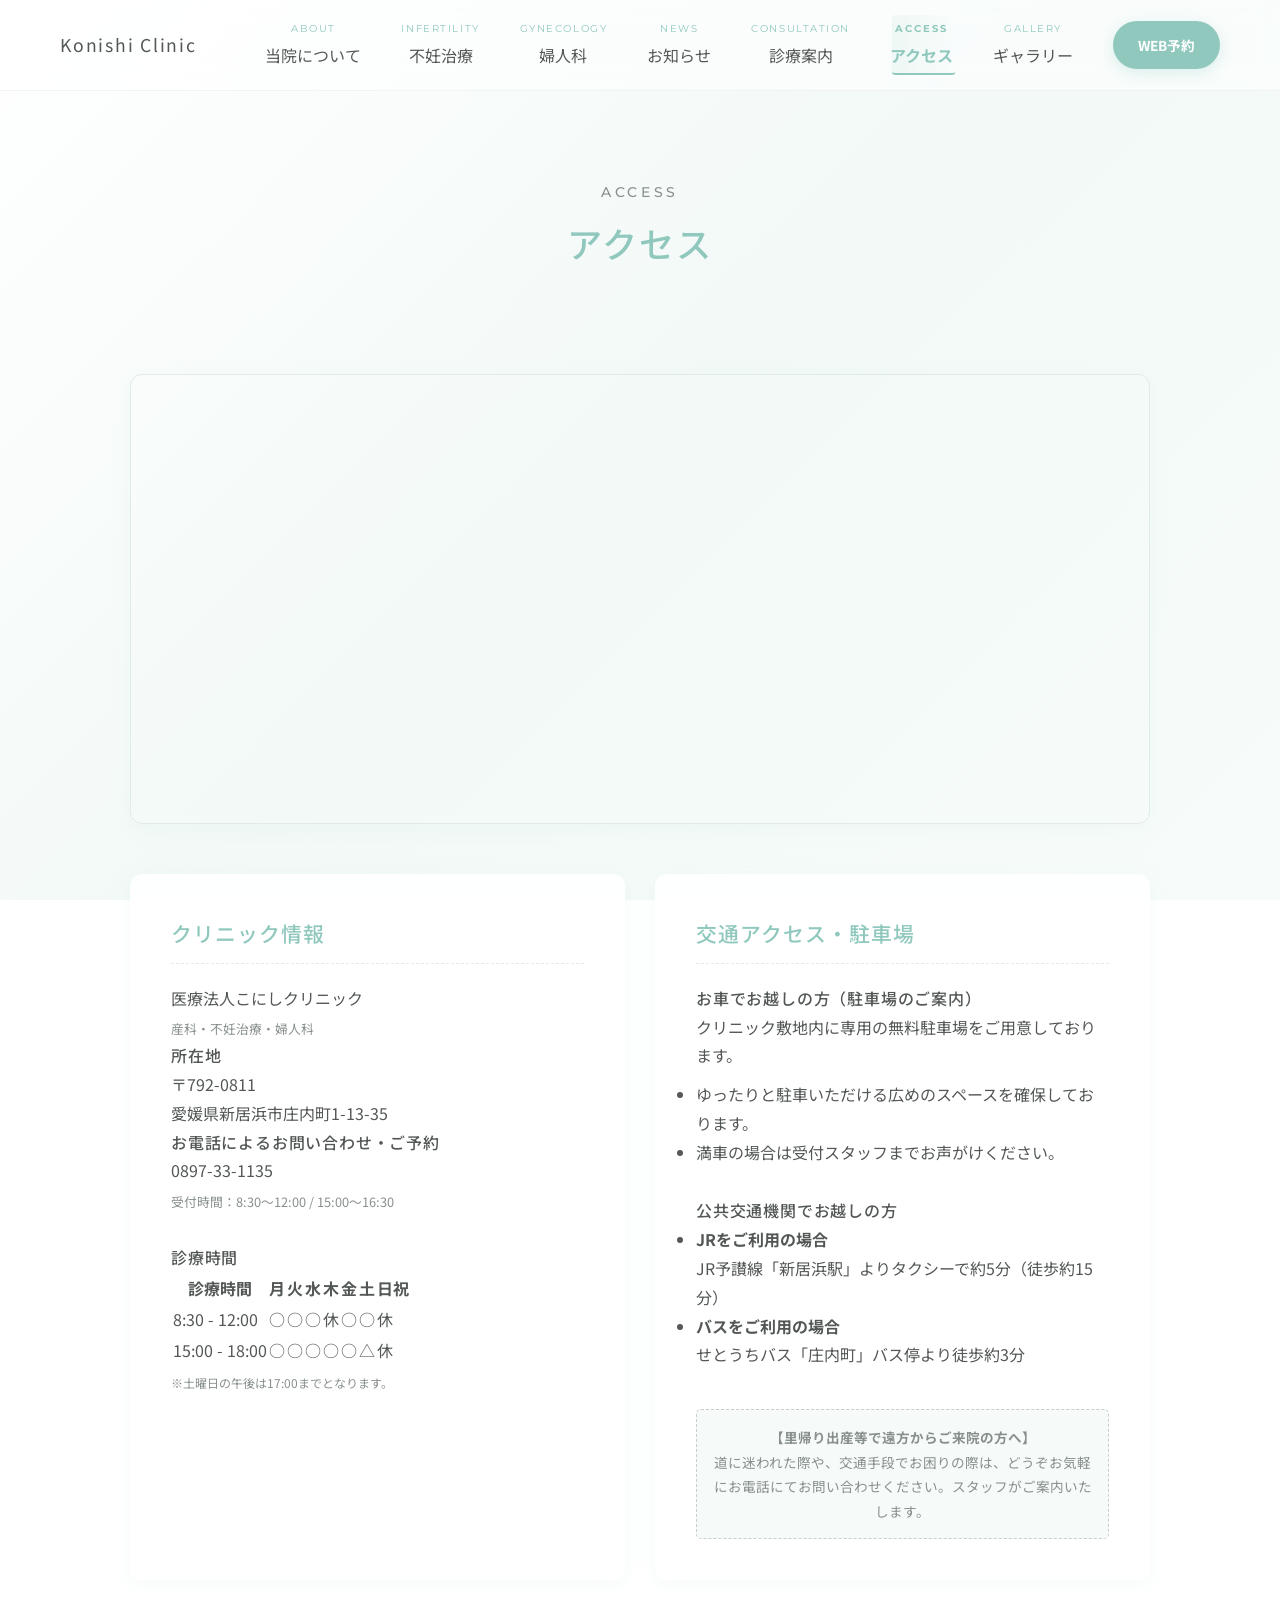
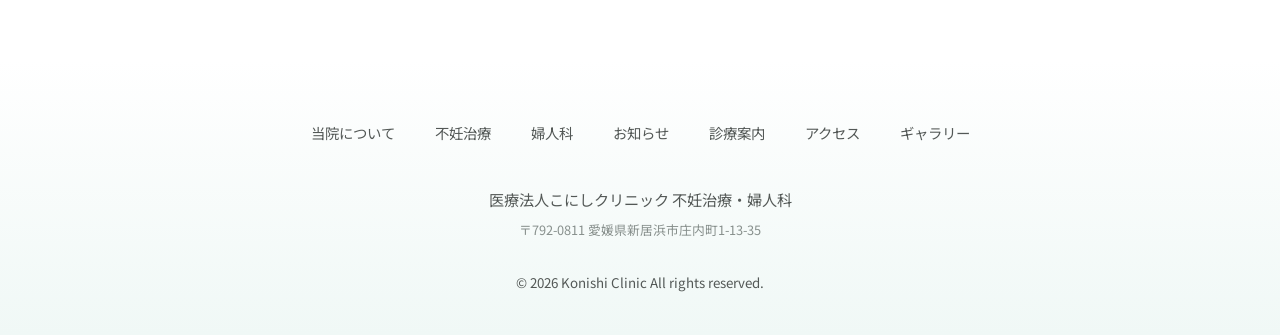
==== commit ebcbfc6a: "Fix" ====
--- a/access.html
+++ b/access.html
@@ -25,7 +25,7 @@
         <nav id="nav-menu">
             <ul>
                 <li><a href="index.html"><span class="en">About</span>当院について</a></li>
-                <li><a href="infertility.html"><span class="en">Infertility</span>不妊治療</a></li>
+                <li><a href="reproduction.html"><span class="en">Infertility</span>不妊治療</a></li>
                 <li><a href="gynecology.html"><span class="en">Gynecology</span>婦人科</a></li>
                 <li><a href="news.html"><span class="en">News</span>お知らせ</a></li>
                 <li><a href="consultation.html"><span class="en">consultation</span>診療案内</a></li>
@@ -133,7 +133,7 @@
         <nav class="footer-nav">
             <ul>
                 <li><a href="index.html">当院について</a></li>
-                <li><a href="infertility.html">不妊治療</a></li>
+                <li><a href="reproduction.html">不妊治療</a></li>
                 <li><a href="gynecology.html">婦人科</a></li>
                 <li><a href="news.html">お知らせ</a></li>
                 <li><a href="consultation.html">診療案内</a></li>
--- a/css/style.css
+++ b/css/style.css
@@ -2,722 +2,212 @@
 
 /* ==================================================
    1. デザインの基本設定 (Variables & Base)
-   透明感と清潔感のある上品なミントグリーンのグラデーション
 ================================================== */
 :root {
-    /* グラデーション設定：背景用（純白から極薄いミントへの柔らかな変化） */
     --gradient-bg: linear-gradient(135deg, #FFFFFF 0%, #F2F9F7 50%, #F7FCFA 100%);
-    
-    /* グラデーション設定：アクセント・ボタン用（ふんわりと光るミントグリーン） */
     --gradient-accent: linear-gradient(135deg, #B6DFD6 0%, #90C8BE 100%);
-    
-    /* 単色アクセント（グラデーションが使えない文字や線用） */
-    --accent: #90C8BE;      
-    --hover-accent: #78B5AA; 
-    
-    /* 文字色：黒ではなく、ミントに馴染む少しグレーがかった落ち着いたチャコール */
-    --text: #535856;        
-    --sub-text: #88908D;    
-    
-    /* 基本背景と線：白にほんの少しだけミントを足した色 */
-    --bg-light: #F6FBF9;    
-    --line: #E1EBE8;        
-    
-    /* 【変更点】フォント設定を整理・統一 */
-    /* 日本語フォント：全体をスッキリとしたゴシック体で統一し、柔らかさを出す */
+    --accent: #90C8BE;
+    --hover-accent: #78B5AA;
+    --text: #535856;
+    --sub-text: #88908D;
+    --bg-light: #F6FBF9;
+    --line: #E1EBE8;
     --font-ja: 'Noto Sans JP', sans-serif;
-    
-    /* 英語・数字フォント：スタイリッシュなアクセントとして残す */
     --font-en: 'Montserrat', sans-serif;
 }
 
-/* 全ての要素に適用される基本ルール */
-* { 
-    margin: 0; 
-    padding: 0; 
-    box-sizing: border-box;
-}
-
-html { 
-    scroll-behavior: smooth;
-}
-
+* { margin: 0; padding: 0; box-sizing: border-box; }
+html { scroll-behavior: smooth; }
 body {
-    font-family: var(--font-ja); /* ベースを日本語ゴシック体に */
+    font-family: var(--font-ja);
     color: var(--text);
     background: var(--gradient-bg);
-    background-attachment: fixed; 
+    background-attachment: fixed;
     line-height: 1.8;
     overflow-x: hidden;
     -webkit-font-smoothing: antialiased;
 }
 
-/* 見出しもゴシック体で統一し、太すぎないウェイト（500）と少しの文字間隔で抜け感を出す */
-h1, h2, h3, h4 { 
-    font-family: var(--font-ja); 
-    font-weight: 500;
-    letter-spacing: 0.05em; /* 文字と文字の間に少しだけゆとりを持たせる */
-}
-
-/* 英語や数字のアクセント部分 */
-.en, .en-title, .more, .arrow-link, time, .card-num { 
-    font-family: var(--font-en);
-    text-transform: uppercase;
-    letter-spacing: 0.15em;
-}
+h1, h2, h3, h4 { font-family: var(--font-ja); font-weight: 500; letter-spacing: 0.05em; }
+.en, .en-title, .more, .arrow-link, time, .card-num { font-family: var(--font-en); text-transform: uppercase; letter-spacing: 0.15em; }
+.pt-0 { padding-top: 0 !important; }
+
 /* ==================================================
    2. ヘッダー (Header)
 ================================================== */
 .glass-header {
-    position: fixed;
-    width: 100%;
-    padding: 20px 60px;
-    z-index: 1000;
-    /* ヘッダーのすりガラスも少しミント寄りの白に */
-    background: rgba(255, 255, 255, 0.5);
-    backdrop-filter: blur(12px);
-    border-bottom: 1px solid rgba(225, 235, 232, 0.5); 
-}
-
-.header-inner { 
-    display: flex;
-    justify-content: space-between;
-    align-items: center;
-}
-
-.logo { 
-    text-decoration: none;
-    color: var(--text);
-    font-size: 1.1rem;
-    letter-spacing: 0.1em;
-    white-space: nowrap; /* 文字を絶対に改行させない */
-    flex-shrink: 0;      /* スペースがなくなっても縮ませない */
-}
-
-nav ul { 
-    display: flex;
-    list-style: none;
-    align-items: center;
-    gap: 40px;
-}
-
-nav a { 
-    text-decoration: none;
-    color: var(--text);
-    text-align: center;
-    display: block;
-    transition: all 0.3s ease; 
-}
-
-nav a:hover { 
-    transform: translateY(-3px); 
-    color: var(--hover-accent); 
-}
-
-nav a .en { 
-    display: block;
-    font-size: 0.65rem;
-    color: var(--accent);
-    margin-bottom: 2px;
-}
-
-/* ==================================================
-   【WEBサービス】予約ボタン（グラデーション適用）
+    position: fixed; width: 100%; padding: 20px 60px; z-index: 1000;
+    background: rgba(255, 255, 255, 0.5); backdrop-filter: blur(12px);
+    border-bottom: 1px solid rgba(225, 235, 232, 0.5);
+}
+.header-inner { display: flex; justify-content: space-between; align-items: center; }
+.logo { text-decoration: none; color: var(--text); font-size: 1.1rem; letter-spacing: 0.1em; white-space: nowrap; flex-shrink: 0; }
+
+nav ul { display: flex; list-style: none; align-items: center; gap: 40px; position: relative; z-index: 1; }
+nav a { text-decoration: none; color: var(--text); text-align: center; display: block; transition: all 0.3s ease; }
+nav a:hover { transform: translateY(-3px); color: var(--hover-accent); }
+nav a .en { display: block; font-size: 0.65rem; color: var(--accent); margin-bottom: 2px; }
+
+nav a.active { color: var(--accent) !important; font-weight: 700; }
+nav a.active .en { font-weight: 700; letter-spacing: 0.2em; }
+nav a.active::after { content: ''; display: block; width: 6px; height: 6px; background-color: var(--accent); border-radius: 50%; margin: 5px auto 0; }
+.reserve-btn a.active::after { display: none; }
+
+/* PC用：メニュー追従インジケーター */
+@media (min-width: 1150px) {
+    .nav-indicator {
+        position: absolute; bottom: -5px; left: 0; height: calc(100% + 10px); width: 0;
+        background: linear-gradient(90deg, rgba(235,246,243,0.8) 0%, rgba(255,255,255,0) 100%);
+        border-bottom: 2px solid var(--accent); border-radius: 4px; transition: all 0.4s cubic-bezier(0.25, 1, 0.5, 1);
+        opacity: 0; pointer-events: none; z-index: -1;
+    }
+    nav a:hover { transform: none !important; }
+    nav a.active::after { display: none !important; }
+}
+
+/* ==================================================
+   3. ボタン (Buttons)
 ================================================== */
 .reserve-btn a {
-    /* グラデーションで華やかさと透明感をプラス */
-    background: var(--gradient-accent);
-    color: #ffffff;
-    padding: 12px 25px;
-    border-radius: 40px;
-    font-size: 0.85rem;
-    transition: all 0.3s;
-    box-shadow: 0 4px 15px rgba(124, 174, 166, 0.3); /* ボタンにも淡いミントの影 */
-    border: none;
-}
-
+    display: inline-block; background: var(--accent); color: #ffffff; padding: 12px 25px;
+    border-radius: 40px; font-size: 0.85rem; font-weight: bold; border: none;
+    box-shadow: 0 4px 15px rgba(94, 187, 170, 0.2); transition: all 0.3s ease;
+}
 .reserve-btn a:hover {
-    transform: scale(1.05);
-    opacity: 1;
-    color: #fff !important;
-    box-shadow: 0 6px 20px rgba(144, 200, 190, 0.5);
-}
-
-/* --- スマホ用ハンバーガーボタン --- */
-.menu-toggle {
-    display: none;
-    background: none;
-    border: none;
-    cursor: pointer;
-    width: 30px;
-    height: 24px;
-    position: relative;
-    z-index: 1100;
-}
-
-.menu-toggle span {
-    display: block;
-    width: 100%;
-    height: 2px;
-    background-color: var(--text);
-    position: absolute;
-    transition: all 0.3s ease;
-}
-
-.menu-toggle span:nth-child(1) { top: 0; }
-.menu-toggle span:nth-child(2) { top: 11px; }
-.menu-toggle span:nth-child(3) { bottom: 0; }
-
-.menu-toggle.is-active span:nth-child(1) { transform: translateY(11px) rotate(45deg); }
-.menu-toggle.is-active span:nth-child(2) { opacity: 0; }
-.menu-toggle.is-active span:nth-child(3) { transform: translateY(-11px) rotate(-45deg); }
-
-@media (max-width: 768px) {
-    .menu-toggle { display: block; }
-    nav {
-        display: block !important; 
-        position: fixed;
-        top: 0;
-        right: -100%;
-        width: 80%;
-        height: 100vh;
-        background: rgba(255, 255, 255, 0.95);
-        backdrop-filter: blur(10px);
-        padding: 100px 40px;
-        transition: all 0.5s cubic-bezier(0.22, 1, 0.36, 1);
-        z-index: 1050;
-        box-shadow: -10px 0 30px rgba(0,0,0,0.05);
-    }
-    nav.is-active { right: 0; }
-    nav ul {
-        flex-direction: column;
-        align-items: flex-start;
-        gap: 20px;
-    }
-    nav a {
-        font-size: 1.2rem;
-        width: 100%;
-        text-align: left;
-        padding: 10px 0;
-        border-bottom: 1px solid var(--line);
-    }
-    .reserve-btn { width: 100%; margin-top: 20px; }
-    .reserve-btn a { text-align: center; border-bottom: none; }
-}
-
-/* ==================================================
-   3. メインビジュアル (Hero Slider)
-================================================== */
-.hero { 
-    height: 100vh;
-    position: relative; 
-    overflow: hidden; 
-}
-
-.slide { 
-    position: absolute; 
-    inset: 0;
-    opacity: 0; 
-    transition: opacity 2s ease-in-out;
-    z-index: 1; 
-}
-
+    transform: scale(1.05) !important; background: var(--hover-accent); color: #fff !important;
+    box-shadow: 0 8px 20px rgba(94, 187, 170, 0.3);
+}
+
+.btn-web { 
+    display: inline-block; padding: 15px 40px; background: var(--gradient-accent); color: #fff;
+    text-decoration: none; border-radius: 50px; margin-top: 20px; transition: 0.3s; font-weight: 500;
+    box-shadow: 0 4px 15px rgba(144, 200, 190, 0.3); 
+}
+.btn-web:hover { transform: translateY(-2px) scale(1.05); box-shadow: 0 8px 20px rgba(94, 187, 170, 0.4); }
+
+.service-nav { display: flex; flex-wrap: wrap; justify-content: center; gap: 15px; margin-bottom: 80px; }
+.service-nav a { display: block; padding: 15px 30px; background: rgba(255,255,255,0.8); border: 1px solid var(--accent); color: var(--accent); text-decoration: none; border-radius: 40px; transition: all 0.3s; font-family: var(--font-serif); letter-spacing: 0.05em; font-size: 0.95rem; }
+.service-nav a:hover { background: var(--gradient-accent); color: #fff; transform: translateY(-3px); box-shadow: 0 5px 15px rgba(144, 200, 190, 0.3); border-color: transparent; }
+
+/* ==================================================
+   4. メインビジュアル (Hero Slider) - 復元！
+================================================== */
+.hero { height: 100vh; position: relative; overflow: hidden; }
+.slide { position: absolute; inset: 0; opacity: 0; transition: opacity 2s ease-in-out; z-index: 1; }
 .slide.is-active { opacity: 1; z-index: 2; }
-
-.img-wrap { 
-    width: 100%; height: 100%; 
-    transform: scale(1.1);
-    transition: transform 8s linear; 
-}
+.img-wrap { width: 100%; height: 100%; transform: scale(1.1); transition: transform 8s linear; }
 .slide.is-active .img-wrap { transform: scale(1.0); }
-.slide img { 
-    width: 100%; height: 100%; 
-    object-fit: cover; 
-    filter: brightness(0.95);
-}
-
-.hero-content {
-    position: absolute;
-    inset: 0;
-    display: flex;
-    align-items: center;
-    padding-left: 10%;
-    z-index: 10;
-}
-
-.glass-panel {
-    padding: 60px;
-    background: rgba(255, 255, 255, 0.5); /* 白の半透明（0.7が透明度） */
-    backdrop-filter: blur(15px); /* 後ろのぼかし具合 */
-    border-left: 6px solid var(--accent);
-    box-shadow: 0 10px 40px rgba(144, 200, 190, 0.15); /* パネルの影もミント系に */
-}
-
-.hero-content h2 { 
-    font-size: 2.8rem; 
-    line-height: 1.5; 
-    margin-bottom: 15px; 
-    color: var(--text); 
-    font-weight: 250; /* ←ここを追加（400だと標準、300だとより細くスタイリッシュになります） */
-}
-
-.slider-dots {
-    position: absolute;
-    bottom: 40px;
-    left: 50%;
-    transform: translateX(-50%);
-    z-index: 20;
-    display: flex;
-    gap: 15px;
-}
+.slide img { width: 100%; height: 100%; object-fit: cover; filter: brightness(0.95); }
+
+.hero-content { position: absolute; inset: 0; display: flex; align-items: center; padding-left: 10%; z-index: 10; }
+.glass-panel { padding: 60px; background: rgba(255, 255, 255, 0.5); backdrop-filter: blur(15px); border-left: 6px solid var(--accent); box-shadow: 0 10px 40px rgba(144, 200, 190, 0.15); }
+.hero-content h2 { font-size: 2.8rem; line-height: 1.5; margin-bottom: 15px; color: var(--text); font-weight: 250; }
+
+.slider-dots { position: absolute; bottom: 40px; left: 50%; transform: translateX(-50%); z-index: 20; display: flex; gap: 15px; }
 .dot { width: 8px; height: 8px; background: rgba(0,0,0,0.15); border-radius: 50%; cursor: pointer; }
-.dot.is-active { 
-    background: var(--accent); 
-    width: 24px;
-    border-radius: 10px; 
-    transition: all 0.3s; 
-}
-
-/* ==================================================
-   4. 各セクションの共通設定
-================================================== */
-.section { padding: 140px 0; }
+.dot.is-active { background: var(--accent); width: 24px; border-radius: 10px; transition: all 0.3s; }
+
+/* ==================================================
+   5. レイアウト・各種コンポーネント
+================================================== */
+.section { padding: 80px 0; }
 .container { max-width: 1100px; margin: 0 auto; padding: 0 40px; }
 
-.js-scroll {
-    opacity: 0;
-    transform: translateY(40px);
-    transition: all 1.2s cubic-bezier(0.22, 1, 0.36, 1);
-}
-.js-scroll.is-visible {
-    opacity: 1;
-    transform: translateY(0);
-}
-
-
-/* ==================================================
-   5. お知らせリスト
-================================================== */
-.news-list { list-style: none; border-top: 1px solid var(--line); }
-.news-list li a {
-    display: flex; align-items: center; padding: 25px 15px; 
-    border-bottom: 1px solid var(--line); text-decoration: none; color: inherit;
-    transition: all 0.3s ease; border-radius: 8px;
-}
-
-.news-list li a:hover { 
-    background: var(--bg-light); 
-    transform: translateX(5px);
-}
-.news-list li a:hover time,
-.news-list li a:hover p,
-.news-list li a:hover .cat { color: var(--hover-accent); }
-
-/* ▼ 日付を縮ませない */
-.news-list time { 
-    font-size: 0.85rem; color: var(--sub-text); width: 140px; 
-    flex-shrink: 0; 
-}
-
-/* ▼ カテゴリ枠を絶対に改行・縮小させない */
-.news-list .cat {
-    font-size: 0.7rem; color: var(--accent); 
-    border: 1px solid var(--accent); padding: 2px 12px; margin-right: 30px; 
-    border-radius: 20px; transition: border-color 0.3s; font-weight: bold;
-    white-space: nowrap; /* 文字の改行を防ぐ */
-    flex-shrink: 0;      /* 枠が潰れるのを防ぐ */
-}
-.news-list li a:hover .cat { border-color: var(--hover-accent); background: var(--accent); color: #fff; }
-
-/* ▼ 追加：テキストが長くなった時の調整 */
-.news-list p {
-    flex: 1; /* テキストが残りのスペースを全部使う */
-    margin-right: 20px; /* 右側に画像が来た時のための隙間 */
-    line-height: 1.6;
-}
-
-/* ▼ 追加：お知らせ用イラスト・写真のダミー枠 */
-.news-img-dummy {
-    width: 120px;
-    height: 80px;
-    background-color: var(--bg-light);
-    border: 2px dashed var(--line);
-    border-radius: 6px;
-    display: flex;
-    align-items: center;
-    justify-content: center;
-    flex-shrink: 0; /* 画像も潰れないようにする */
-    color: var(--sub-text);
-    font-size: 0.75rem;
-    font-family: var(--font-en);
-}
-
-/* ▼ 追加：実際にお知らせの画像（写真）を入れる時のスタイル */
-.news-img {
-    width: 120px;
-    height: 80px;
-    object-fit: cover; /* 画像が歪まないように、枠に合わせて綺麗にトリミングする魔法のコード */
-    border-radius: 6px; /* 角を少し丸くする */
-    flex-shrink: 0;     /* 画面が狭くなっても写真が潰れないようにする */
-}
-/* ==================================================
-   6. 診療案内カード
-================================================== */
-.medical-grid { display: grid; grid-template-columns: repeat(3, 1fr); gap: 30px; }
-.medical-card {
-    display: block; background: rgba(255,255,255,0.9); padding: 50px 35px; 
-    text-decoration: none; color: inherit; transition: all 0.4s ease; 
-    position: relative; border-radius: 12px;
-    border: 1px solid rgba(255,255,255,0.5) !important;
-    box-shadow: 0 4px 20px rgba(144, 200, 190, 0.08); /* ミントがかった影 */
-}
-
-.medical-card:hover { 
-    transform: translateY(-5px); 
-    box-shadow: 0 15px 35px rgba(144, 200, 190, 0.2); 
-    background: #ffffff;
-}
-
-.medical-card:hover h4,
-.medical-card:hover .more,
-.medical-card:hover .card-num { color: var(--hover-accent); }
-
-.card-num { color: var(--accent); font-size: 1.2rem; opacity: 0.4; margin-bottom: 20px; display: block; }
-.medical-card .more { 
-    font-size: 0.7rem; color: var(--accent); margin-top: 20px; display: block; 
-    border-bottom: 1px solid var(--accent); width: fit-content; transition: all 0.3s;
-}
-.medical-card:hover .more { border-color: var(--hover-accent); letter-spacing: 0.25em; }
-
-/* ==================================================
-   7. アクセス・フッター
-================================================== */
-.access-flex { display: flex; gap: 60px; align-items: flex-start; }
-.access-info { flex: 1; }
-.tel { font-family: var(--font-sans); font-size: 1.5rem; color: var(--accent); margin-bottom: 30px; }
-.map-wrap { flex: 1.2; height: 450px; background: #eee; border-radius: 12px; overflow: hidden; }
-
-/* --- フッター本体 --- */
-footer { 
-    background: linear-gradient(to bottom, transparent, #F0F8F6);
-    padding: 60px 0 40px; /* 余白を少しスッキリと調整 */
-    text-align: center; 
-    border-top: none;
-}
-
-footer .footer-inner { 
-    display: flex; 
-    flex-direction: column; 
-    align-items: center; 
-    gap: 30px; /* メニューとロゴ・住所の間に適度な空間を作る */
-}
-
-/* --- 追加：フッターメニューのデザイン --- */
-.footer-nav ul {
-    display: flex;
-    flex-wrap: wrap; /* スマホなどで画面が狭い場合は自動で折り返す */
-    justify-content: center;
-    list-style: none;
-    gap: 15px 40px; /* 縦・横の隙間 */
-    padding: 0;
-    margin: 0 0 10px 0;
-}
-
-.footer-nav a {
-    text-decoration: none;
-    color: var(--text);
-    font-size: 0.9rem; /* 本文より少し小さめで控えめに */
-    transition: color 0.3s ease;
-}
-
-.footer-nav a:hover {
-    color: var(--accent); /* ホバー時はミントグリーンに */
-}
-
-/* --- 変更：ロゴと住所のテキストを小さく上品に --- */
-footer .footer-logo { 
-    font-family: var(--font-ja); 
-    color: var(--text); 
-    font-size: 0.95rem; /* 以前より小さく調整 */
-    line-height: 1.8;
-}
-
-/* 住所部分はさらに小さく、色を少し薄くしてメリハリをつける */
-footer .footer-address {
-    display: block;
-    font-size: 0.8rem; 
-    color: var(--sub-text);
-    margin-top: 5px;
-}
-
-footer small { 
-    font-family: var(--font-en); 
-    font-size: 0.75rem; 
-    color: var(--sub-text); 
-    letter-spacing: 0.08em; 
-    margin-top: 10px;
-}
-
-/* --- スマホ用フッターメニュー微調整 --- */
-@media (max-width: 768px) {
-    .footer-nav ul {
-        gap: 15px 20px; /* スマホではメニュー同士の隙間を少し狭くする */
-    }
-    .footer-nav a {
-        font-size: 0.85rem;
-    }
-}
-/* ==================================================
-   8. スマホ対応 (Responsive)
-================================================== */
-/* --- 画面幅が1150px以下になったらハンバーガーメニューに切り替える --- */
-.menu-toggle {
-    display: none;
-    background: none;
-    border: none;
-    cursor: pointer;
-    width: 30px;
-    height: 24px;
-    position: relative;
-    z-index: 1100;
-}
-
-.menu-toggle span {
-    display: block;
-    width: 100%;
-    height: 2px;
-    background-color: var(--text);
-    position: absolute;
-    transition: all 0.3s ease;
-}
-
-.menu-toggle span:nth-child(1) { top: 0; }
-.menu-toggle span:nth-child(2) { top: 11px; }
-.menu-toggle span:nth-child(3) { bottom: 0; }
-
-.menu-toggle.is-active span:nth-child(1) { transform: translateY(11px) rotate(45deg); }
-.menu-toggle.is-active span:nth-child(2) { opacity: 0; }
-.menu-toggle.is-active span:nth-child(3) { transform: translateY(-11px) rotate(-45deg); }
-
-@media (max-width: 1150px) {
-    /* ヘッダーの余白調整 */
-    .glass-header { padding: 15px 20px; }
-    
-    /* ハンバーガーボタンを表示 */
-    .menu-toggle { display: block; }
-    
-    /* メニューを画面外に隠す設定 */
-    nav {
-        display: block !important; 
-        position: fixed;
-        top: 0;
-        right: -100%;
-        width: 80%;
-        max-width: 350px;
-        height: 100vh;
-        background: rgba(255, 255, 255, 0.98);
-        backdrop-filter: blur(10px);
-        padding: 100px 40px;
-        transition: all 0.5s cubic-bezier(0.22, 1, 0.36, 1);
-        z-index: 1050;
-        box-shadow: -10px 0 30px rgba(0,0,0,0.05);
-    }
-    nav.is-active { right: 0; }
-    nav ul {
-        flex-direction: column;
-        align-items: flex-start;
-        gap: 20px;
-    }
-    nav a {
-        font-size: 1.2rem;
-        width: 100%;
-        text-align: left;
-        padding: 10px 0;
-        border-bottom: 1px solid var(--line);
-    }
-    .reserve-btn { width: 100%; margin-top: 20px; }
-    .reserve-btn a { text-align: center; border-bottom: none; }
-}
-
-/* --- タブレットサイズ（1024px以下）のレイアウト調整 --- */
-@media (max-width: 1024px) {
-    /* 診療案内カード（01〜06）を2列にして見やすくする */
-    .medical-grid { grid-template-columns: repeat(2, 1fr); }
-}
-
-/* --- スマホサイズ（768px以下）のレイアウト調整 --- */
-@media (max-width: 768px) {
-    /* ここが消えていたため、表示が崩れていました！ */
-    .hero-content { padding-left: 5%; }
-    .hero-content h2 { font-size: 1.8rem; }
-    .glass-panel { padding: 30px; }
-    
-    /* 診療案内カード（01〜06）を縦1列に並べる */
-    .medical-grid { grid-template-columns: 1fr; }
-    
-    /* アクセスやお知らせのスマホ表示対応 */
-    .access-flex { flex-direction: column; }
-    .map-wrap { width: 100%; height: 300px; }
-    .news-list li a { flex-direction: column; align-items: flex-start; }
-    .news-list time { width: auto; margin-bottom: 5px; }
-    .news-list .cat { margin: 10px 0; }
-}
-/* 既存のスマホ用お知らせ設定の下に追記 */
-    .news-list p { margin-right: 0; margin-bottom: 15px; width: 100%; }
-    .news-img-dummy { width: 100px; height: 70px; }
-
-    /* 既存のスマホ用お知らせ設定の下に追記 */
-    .news-img { width: 100px; height: 70px; }
-
-
-/* ==================================================
-   9. 下層ページ共通・専用パーツ
-================================================== */
+.js-scroll { opacity: 0; transform: translateY(40px); transition: all 1.2s cubic-bezier(0.22, 1, 0.36, 1); }
+.js-scroll.is-visible { opacity: 1; transform: translateY(0); }
+
+/* 下層ページ用ヘッダー・枠 */
 .page-header { padding: 180px 0 60px; background: transparent; text-align: center; }
 .page-title { font-size: 2.2rem; color: var(--accent); }
 .page-title .en { display: block; font-size: 0.9rem; color: var(--sub-text); margin-bottom: 5px; letter-spacing: 0.25em; }
-.pt-0 { padding-top: 0 !important; }
-
-.pagination { display: flex; justify-content: center; gap: 15px; margin-top: 60px; }
-.pagination a, .pagination span {
-    display: flex; align-items: center; justify-content: center;
-    width: 45px; height: 45px; border-radius: 50%; text-decoration: none;
-    font-family: var(--font-sans); transition: all 0.3s ease;
-}
-.page-current { background: var(--gradient-accent); color: #fff; box-shadow: 0 4px 10px rgba(144, 200, 190, 0.3); }
-.page-link { border: 1px solid var(--line); color: var(--text); background: #fff; }
-.page-link:hover {
-    background: #fff; border-color: var(--hover-accent);
-    color: var(--hover-accent); transform: translateY(-3px); box-shadow: 0 4px 10px rgba(144, 200, 190, 0.15);
-}
-.page-next { width: auto; padding: 0 25px; border-radius: 25px; border: 1px solid var(--line); color: var(--text); background: #fff; }
-.page-next:hover {
-    background: #fff; border-color: var(--hover-accent);
-    color: var(--hover-accent); transform: translateY(-3px); box-shadow: 0 4px 10px rgba(144, 200, 190, 0.15);
-}
-
-.nav-insta { display: flex; align-items: center; margin-left: 15px; }
-.nav-insta a { font-size: 1.4rem; color: var(--accent); transition: transform 0.3s ease, color 0.3s ease; display: flex; align-items: center; }
-.nav-insta a:hover { color: #E1306C; transform: scale(1.1); }
-@media (max-width: 768px) {
-    .nav-insta { margin-left: 0; margin-top: 20px; justify-content: center; }
-    .nav-insta a { font-size: 2rem; }
-}
-
-/* ==================================================
-   10. 各下層ページの専用・共通パーツ
-================================================== */
+
 .page-intro { text-align: center; margin-bottom: 50px; }
 .page-intro h3 { font-size: 1.8rem; color: var(--accent); margin-bottom: 20px; font-family: var(--font-serif); }
 .page-intro p { font-size: 1rem; line-height: 2; }
 
-.service-nav { display: flex; flex-wrap: wrap; justify-content: center; gap: 15px; margin-bottom: 80px; }
-.service-nav a { display: block; padding: 15px 30px; background: rgba(255,255,255,0.8); border: 1px solid var(--accent); color: var(--accent); text-decoration: none; border-radius: 40px; transition: all 0.3s; font-family: var(--font-serif); letter-spacing: 0.05em; font-size: 0.95rem; }
-.service-nav a:hover { background: var(--gradient-accent); color: #fff; transform: translateY(-3px); box-shadow: 0 5px 15px rgba(144, 200, 190, 0.3); border-color: transparent; }
-
 .content-section, .gyne-section {
     margin-bottom: 60px; padding: 50px; background: rgba(255,255,255,0.9); border-radius: 12px;
     box-shadow: 0 4px 25px rgba(144, 200, 190, 0.06); scroll-margin-top: 120px; border: 1px solid rgba(255,255,255,0.6);
 }
 .content-section h3, .gyne-section h3 { font-size: 1.6rem; color: var(--accent); border-bottom: 1px solid var(--line); padding-bottom: 15px; margin-bottom: 30px; font-family: var(--font-serif); }
-.content-section h4, .gyne-section h4 { font-size: 1.2rem; color: var(--text); margin: 40px 0 15px; padding-left: 15px; border-left: 4px solid var(--accent); font-family: var(--font-serif); }
 .content-section p, .gyne-section p { margin-bottom: 20px; line-height: 1.8; font-size: 0.95rem; }
 
-.price-box { background: rgba(246, 251, 249, 0.8); padding: 30px; border-radius: 8px; margin-bottom: 30px; border: 1px solid var(--line); box-shadow: 0 4px 20px rgba(0,0,0,0.02); }
-.price-box .price-title { font-weight: bold; color: var(--accent); font-size: 1.1rem; margin-bottom: 20px; border-bottom: 1px dashed var(--line); padding-bottom: 10px; }
-.info-list, .gyne-list { list-style: none; margin-bottom: 20px; font-size: 0.95rem; }
-.info-list dt, .gyne-list dt { font-weight: bold; color: var(--hover-accent); margin-top: 20px; margin-bottom: 5px; }
-.info-list dd, .gyne-list dd { margin-left: 0; margin-bottom: 15px; padding-left: 1em; line-height: 1.7; color: var(--sub-text); }
-.normal-list { padding-left: 1.5em; margin-bottom: 20px; line-height: 1.8; font-size: 0.95rem; }
-.normal-list li { margin-bottom: 10px; }
-.notice-text { 
-    font-size: 0.85rem; 
-    color: #C87481;        /* 文字色：キツい赤を避け、読みやすさを保った上品なローズピンク */
-    background: #FDF4F6;   /* 背景色：ふんわりと温かみのあるサクラピンク */
-    padding: 15px; 
-    border-radius: 8px;    /* 角の丸みを他のカードと同じ8pxに統一して柔らかく */
-    margin-bottom: 20px; 
-    border: 1px solid #F0E1E4; /* 枠線：背景に馴染む淡いピンクグレー */
-    line-height: 1.6; 
-}
-.record-box { background: rgba(235, 246, 243, 0.5); border-left: 4px solid var(--accent); padding: 25px; margin: 30px auto; max-width: 800px; text-align: left; border-radius: 0 8px 8px 0; }
-.record-box p { margin-bottom: 0; color: var(--text); }
-.record-box strong { color: var(--accent); font-size: 1.1rem; }
+/* お知らせ（崩れ修正版） */
+.news-list { list-style: none; border-top: 1px solid var(--line); }
+.news-list li {
+    display: flex; align-items: flex-start; justify-content: space-between; gap: 20px;
+    padding: 25px 15px; border-bottom: 1px solid var(--line); transition: all 0.3s ease;
+    border-radius: 8px; scroll-margin-top: 100px;
+}
+.news-list li:hover { background: var(--bg-light); transform: translateX(5px); }
+.news-list li > a:first-child { flex-grow: 1; display: flex; align-items: center; text-decoration: none; color: inherit; }
+.news-list li > a:last-child { flex-shrink: 0; }
+.news-list time { font-size: 0.85rem; color: var(--sub-text); width: 140px; flex-shrink: 0; }
+.news-list .cat {
+    font-size: 0.7rem; color: var(--accent); border: 1px solid var(--accent); padding: 2px 12px; margin-right: 30px; 
+    border-radius: 20px; font-weight: bold; white-space: nowrap; flex-shrink: 0; 
+}
+.news-list li:hover time, .news-list li:hover p { color: var(--hover-accent); }
+.news-list li:hover .cat { border-color: var(--hover-accent); background: var(--accent); color: #fff; }
+.news-list p { flex: 1; margin-right: 20px; line-height: 1.6; }
+.news-img { width: 120px; height: 80px; object-fit: cover; border-radius: 6px; flex-shrink: 0; }
+
+/* 診療案内カード */
+.medical-grid { display: grid; grid-template-columns: repeat(3, 1fr); gap: 30px; }
+.medical-card { display: block; background: rgba(255,255,255,0.9); padding: 20px; text-decoration: none; color: inherit; transition: all 0.4s ease; position: relative; border-radius: 12px; border: 1px solid rgba(255,255,255,0.5) !important; box-shadow: 0 4px 20px rgba(144, 200, 190, 0.08); }
+.medical-card:hover { transform: translateY(-5px); box-shadow: 0 15px 35px rgba(144, 200, 190, 0.2); background: #ffffff; }
+.card-num { color: var(--accent); font-size: 1.2rem; opacity: 0.4; margin-bottom: 20px; display: block; }
+
+/* 治療ステップ・イラストダミー */
 .flow-step { background: rgba(255,255,255,0.8); border-radius: 8px; padding: 25px; margin-bottom: 20px; border-left: 5px solid var(--accent); box-shadow: 0 4px 15px rgba(144, 200, 190, 0.05); }
 .flow-step .step-title { font-weight: bold; color: var(--accent); font-size: 1.1rem; margin-bottom: 10px; display: flex; align-items: center; }
-.flow-step .step-title span { background: var(--gradient-accent); color: #fff; padding: 3px 12px; border-radius: 20px; font-size: 0.8rem; margin-right: 15px; font-family: var(--font-sans); }
-.flow-step p { margin: 0; font-size: 0.95rem; }
-
-.section-title { text-align: center; margin-bottom: 40px; font-family: var(--font-serif); color: var(--accent); font-size: 1.8rem; }
-
+.flow-step .step-title span { background: var(--gradient-accent); color: #fff; padding: 3px 12px; border-radius: 20px; font-size: 0.8rem; margin-right: 15px; }
+.flow-step.with-img { display: flex; gap: 30px; align-items: flex-start; }
+.flow-step.with-img .step-text { flex: 1; }
+.step-img-dummy { width: 250px; height: 180px; background-color: var(--bg-light); border: 2px dashed var(--accent); border-radius: 8px; display: flex; align-items: center; justify-content: center; flex-shrink: 0; text-align: center; padding: 10px; margin-top: 5px; }
+.step-img-dummy span { font-family: var(--font-en); font-size: 0.85rem; color: var(--accent); font-weight: bold; }
+
+/* その他パーツ（テーブル・料金・枠線）- 復元！ */
 .schedule-wrap { overflow-x: auto; margin-bottom: 25px; }
 .medical-table { width: 100%; min-width: 600px; border-collapse: collapse; background: #fff; box-shadow: 0 4px 15px rgba(144, 200, 190, 0.08); border-radius: 8px; overflow: hidden; }
 .medical-table th, .medical-table td { padding: 15px 10px; text-align: center; border: 1px solid var(--line); font-size: 0.95rem; }
-.medical-table th { background: rgba(235, 246, 243, 0.6); color: var(--accent); font-family: var(--font-sans); font-weight: 500; }
+.medical-table th { background: rgba(235, 246, 243, 0.6); color: var(--accent); font-weight: 500; }
 .medical-table td.closed { color: #aaa; background-color: #fcfcfc; }
-.notes-list { font-size: 0.85rem; color: var(--sub-text); padding-left: 20px; line-height: 1.8; margin-bottom: 60px; }
-.notes-list li { margin-bottom: 5px; }
+.price-box { background: rgba(246, 251, 249, 0.8); padding: 30px; border-radius: 8px; margin-bottom: 30px; border: 1px solid var(--line); }
+.price-box .price-title { font-weight: bold; color: var(--accent); font-size: 1.1rem; margin-bottom: 20px; border-bottom: 1px dashed var(--line); padding-bottom: 10px; }
+.notice-text { font-size: 0.85rem; color: #C87481; background: #FDF4F6; padding: 15px; border-radius: 8px; margin-bottom: 20px; border: 1px solid #F0E1E4; line-height: 1.6; }
+.record-box { background: rgba(235, 246, 243, 0.5); border-left: 4px solid var(--accent); padding: 25px; margin: 30px auto; max-width: 800px; border-radius: 0 8px 8px 0; }
+.record-box p { margin-bottom: 0; color: var(--text); }
+.record-box strong { color: var(--accent); font-size: 1.1rem; }
+
+/* 予約カード・医師・スタッフ・施設・アクセス - 復元！ */
 .reservation-cards { display: flex; gap: 30px; }
 .res-card { flex: 1; background: rgba(255,255,255,0.9); border: 1px solid var(--line); padding: 40px 30px; border-radius: 12px; text-align: center; transition: all 0.3s ease; box-shadow: 0 4px 20px rgba(144, 200, 190, 0.05); }
-.res-card:hover { box-shadow: 0 10px 25px rgba(144, 200, 190, 0.2); border-color: transparent; transform: translateY(-5px); background: #fff; }
+.res-card:hover { transform: translateY(-5px); box-shadow: 0 10px 25px rgba(144, 200, 190, 0.2); background: #fff; border-color: transparent; }
 .res-card h3 { color: var(--accent); margin-bottom: 15px; font-size: 1.2rem; }
-.res-card .tel-number { font-size: 2.2rem; font-family: var(--font-sans); font-weight: 500; color: var(--text); margin: 15px 0; letter-spacing: 0.05em; }
-
-.btn-web { display: inline-block; padding: 15px 40px; background: var(--gradient-accent); color: #fff; text-decoration: none; border-radius: 50px; margin-top: 20px; transition: 0.3s; font-weight: 500; box-shadow: 0 4px 15px rgba(144, 200, 190, 0.3); }
-.btn-web:hover { transform: translateY(-2px); box-shadow: 0 6px 20px rgba(144, 200, 190, 0.4); }
+.res-card .tel-number { font-size: 2.2rem; font-weight: 500; color: var(--text); margin: 15px 0; letter-spacing: 0.05em; }
 
 .doctor-box { display: flex; gap: 40px; background: rgba(255,255,255,0.9); padding: 40px; border-radius: 12px; box-shadow: 0 4px 20px rgba(144, 200, 190, 0.08); margin-bottom: 30px; border: 1px solid rgba(255,255,255,0.5); }
 .doc-img { width: 220px; height: 280px; background: #eee; border-radius: 8px; object-fit: cover; }
 .doc-info { flex: 1; }
 .doc-role { color: var(--accent); font-size: 0.9rem; margin-bottom: 5px; font-weight: bold; }
-.doc-name { font-family: var(--font-serif); font-size: 1.6rem; margin-bottom: 20px; color: var(--text); border-bottom: 1px solid var(--line); padding-bottom: 15px; }
-.doc-specialty { font-size: 0.95rem; margin-bottom: 10px; font-weight: 500; }
-.doc-history { font-size: 0.85rem; color: var(--sub-text); line-height: 1.8; margin-top: 20px; }
+.doc-name { font-size: 1.6rem; margin-bottom: 20px; color: var(--text); border-bottom: 1px solid var(--line); padding-bottom: 15px; }
 
 .staff-grid { display: grid; grid-template-columns: repeat(auto-fit, minmax(280px, 1fr)); gap: 20px; }
 .staff-box { padding: 30px; background: rgba(255,255,255,0.9); border-radius: 12px; box-shadow: 0 4px 20px rgba(144, 200, 190, 0.05); border: 1px solid rgba(255,255,255,0.5); }
 .staff-box h4 { color: var(--accent); margin-bottom: 15px; font-size: 1.1rem; border-bottom: 1px dashed var(--line); padding-bottom: 10px; }
-.staff-box p { font-size: 0.9rem; color: var(--sub-text); line-height: 1.7; }
 
 .facility-details { margin-top: 40px; border: 1px solid var(--line); border-radius: 12px; background: rgba(255,255,255,0.9); }
 .facility-summary { padding: 20px 30px; cursor: pointer; font-weight: 500; color: var(--text); font-size: 1.1rem; list-style: none; }
 .facility-content { padding: 0 30px 30px; font-size: 0.85rem; color: var(--sub-text); border-top: 1px solid var(--line); margin-top: 10px; padding-top: 20px; }
-.facility-content h5 { color: var(--text); font-size: 0.95rem; margin: 15px 0 5px; }
 
 .access-wrapper { display: flex; flex-direction: column; gap: 50px; }
 .map-container { width: 100%; height: 450px; border-radius: 12px; overflow: hidden; border: 1px solid var(--line); box-shadow: 0 4px 20px rgba(144, 200, 190, 0.08); }
 .info-grid { display: grid; grid-template-columns: 1fr 1fr; gap: 30px; }
 .info-box { background: rgba(255,255,255,0.9); padding: 40px; border-radius: 12px; box-shadow: 0 4px 20px rgba(144, 200, 190, 0.08); border: 1px solid rgba(255,255,255,0.5); }
-.info-box h3 { color: var(--accent); font-size: 1.3rem; margin-bottom: 20px; padding-bottom: 10px; border-bottom: 1px dashed var(--line); font-family: var(--font-serif); }
-.info-detail { margin-bottom: 20px; }
-.info-detail h4 { font-size: 0.9rem; color: var(--sub-text); margin-bottom: 5px; }
-.info-detail p { font-size: 1rem; color: var(--text); line-height: 1.6; margin: 0; }
-.clinic-name { font-size: 1.4rem; font-family: var(--font-serif); color: var(--text); margin-bottom: 15px; }
-.tel-large { font-size: 2rem; font-family: var(--font-sans); color: var(--accent); font-weight: 500; letter-spacing: 0.05em; }
-.transport-list { list-style: none; padding: 0; }
-.transport-list li { position: relative; padding-left: 25px; margin-bottom: 15px; font-size: 0.95rem; line-height: 1.6; }
-.transport-list li::before { content: '■'; position: absolute; left: 0; color: var(--accent); font-size: 0.8rem; top: 2px; }
-.hours-mini-table { width: 100%; border-collapse: collapse; margin-top: 15px; font-size: 0.85rem; text-align: center; }
-.hours-mini-table th, .hours-mini-table td { border: 1px solid var(--line); padding: 8px; }
-.hours-mini-table th { background: rgba(235, 246, 243, 0.6); color: var(--accent); font-weight: normal; }
-
-@media (max-width: 768px) {
-    .content-section, .gyne-section { padding: 30px 20px; scroll-margin-top: 80px; }
-    .service-nav { flex-direction: column; width: 100%; }
-    .service-nav a { text-align: center; width: 100%; }
-    .flow-step .step-title { flex-direction: column; align-items: flex-start; gap: 5px; }
-    .reservation-cards { flex-direction: column; }
-    .doctor-box { flex-direction: column; padding: 20px; gap: 20px; }
-    .doc-img { width: 100%; height: auto; aspect-ratio: 3/4; }
-    .medical-table th, .medical-table td { padding: 8px 5px; font-size: 0.85rem; }
-    .info-grid { grid-template-columns: 1fr; }
-    .map-container { height: 300px; }
-    .info-box { padding: 30px 20px; }
-}
-
-/* ==================================================
-   11. ギャラリーページ専用パーツ
-================================================== */
+.info-box h3 { color: var(--accent); font-size: 1.3rem; margin-bottom: 20px; padding-bottom: 10px; border-bottom: 1px dashed var(--line); }
+
+/* ギャラリー - 復元！ */
 .gallery-section { padding: 80px 0; background-color: transparent; }
 .gallery-grid { display: grid; grid-template-columns: repeat(auto-fit, minmax(280px, 1fr)); gap: 30px; margin-top: 50px; }
 .gallery-item { position: relative; overflow: hidden; border-radius: 12px; box-shadow: 0 4px 15px rgba(144, 200, 190, 0.1); border: 2px solid #fff; aspect-ratio: 4 / 3; transition: all 0.5s ease-out; cursor: pointer; }
@@ -726,105 +216,104 @@
 .gallery-item:hover .gallery-img { transform: scale(1.1); }
 .gallery-overlay { position: absolute; top: 0; left: 0; width: 100%; height: 100%; background: rgba(144, 200, 190, 0.85); color: #fff; display: flex; flex-direction: column; justify-content: center; align-items: center; padding: 20px; text-align: center; opacity: 0; transition: opacity 0.5s ease; z-index: 10; pointer-events: none; }
 .gallery-item:hover .gallery-overlay { opacity: 1; }
-.gallery-title { font-family: var(--font-serif); font-size: 1.2rem; margin-bottom: 10px; font-weight: 500; }
-.gallery-desc { font-size: 0.85rem; line-height: 1.6; color: rgba(255,255,255,0.9); }
-
-@media (max-width: 768px) { .gallery-grid { grid-template-columns: 1fr; gap: 20px; } .gallery-title { font-size: 1.1rem; } .gallery-desc { font-size: 0.8rem; } }
-
-/* ==================================================
-   12. Lightbox
+.gallery-title { font-size: 1.2rem; margin-bottom: 10px; font-weight: 500; }
+
+/* ==================================================
+   6. フッター (Footer)
+================================================== */
+footer { background: linear-gradient(to bottom, transparent, #F0F8F6); padding: 60px 0 40px; text-align: center; }
+.footer-inner { display: flex; flex-direction: column; align-items: center; gap: 30px; }
+.footer-nav ul { display: flex; flex-wrap: wrap; justify-content: center; list-style: none; gap: 15px 40px; padding: 0; margin: 0 0 10px 0; }
+.footer-nav a { text-decoration: none; color: var(--text); font-size: 0.9rem; transition: color 0.3s ease; }
+.footer-nav a:hover { color: var(--accent); }
+.footer-logo { font-size: 0.95rem; line-height: 1.8; }
+.footer-address { display: block; font-size: 0.8rem; color: var(--sub-text); margin-top: 5px; }
+
+/* ==================================================
+   7. スマホ・タブレット対応 (Responsive)
+================================================== */
+/* --- 1150px以下（ハンバーガーメニュー等） --- */
+.menu-toggle { display: none; background: none; border: none; cursor: pointer; width: 30px; height: 24px; position: relative; z-index: 1100; }
+.menu-toggle span { display: block; width: 100%; height: 2px; background-color: var(--text); position: absolute; transition: all 0.3s ease; }
+.menu-toggle span:nth-child(1) { top: 0; }
+.menu-toggle span:nth-child(2) { top: 11px; }
+.menu-toggle span:nth-child(3) { bottom: 0; }
+.menu-toggle.is-active span:nth-child(1) { transform: translateY(11px) rotate(45deg); }
+.menu-toggle.is-active span:nth-child(2) { opacity: 0; }
+.menu-toggle.is-active span:nth-child(3) { transform: translateY(-11px) rotate(-45deg); }
+
+@media (max-width: 1150px) {
+    .glass-header { padding: 15px 20px; }
+    .menu-toggle { display: block; }
+    
+    nav {
+        display: block !important; position: fixed; top: 0; right: -100%; width: 80%; max-width: 350px;
+        height: 100vh; /* 古いスマホ用 */
+        height: 100dvh; /* ★iPhoneのツールバー分を考慮した最新の高さ指定 */
+        background: rgba(255, 255, 255, 0.98); backdrop-filter: blur(10px);
+        padding: 80px 30px 40px; /* ★上下の余白を少し詰める */
+        transition: all 0.5s cubic-bezier(0.22, 1, 0.36, 1); z-index: 1050;
+        box-shadow: -10px 0 30px rgba(0,0,0,0.05);
+        overflow-y: auto; /* ★メニュー内をスクロール可能にする */
+        -webkit-overflow-scrolling: touch; /* ★スマホでの滑らかなスクロールを有効に */
+    }
+    nav.is-active { right: 0; }
+    nav ul { flex-direction: column; align-items: flex-start; gap: 8px; /* ★メニュー同士の隙間を狭くする */ }
+    nav a { font-size: 1.05rem; width: 100%; text-align: left; padding: 10px 0; border-bottom: 1px solid var(--line); }
+    .reserve-btn { width: 100%; margin-top: 15px; padding-bottom: 20px; /* 一番下のボタンに余裕を持たせる */ }
+    .reserve-btn a { text-align: center; border-bottom: none; }
+
+}
+
+@media (max-width: 1024px) {
+    .medical-grid { grid-template-columns: repeat(2, 1fr); }
+}
+
+/* --- 768px以下（スマホ表示用） --- */
+@media (max-width: 768px) {
+    .hero-content { padding-left: 5%; }
+    .hero-content h2 { font-size: 1.8rem; }
+    .glass-panel { padding: 30px; }
+    .container { padding: 0 20px; }
+    .content-section, .gyne-section { padding: 30px 20px; scroll-margin-top: 80px; }
+    
+    .medical-grid { grid-template-columns: 1fr; }
+    .service-nav { flex-direction: column; width: 100%; }
+    .service-nav a { text-align: center; width: 100%; }
+    
+    .news-list li { flex-direction: column; }
+    .news-list li > a:first-child { flex-direction: column; align-items: flex-start; width: 100%; }
+    .news-list p { margin-right: 0; margin-bottom: 15px; width: 100%; }
+    .news-img { width: 100px; height: 70px; }
+    
+    .flow-step.with-img { flex-direction: column; gap: 15px; }
+    .step-img-dummy { width: 100%; height: 160px; margin-top: 0; }
+    
+    .reservation-cards { flex-direction: column; }
+    .doctor-box { flex-direction: column; padding: 20px; gap: 20px; }
+    .doc-img { width: 100%; height: auto; aspect-ratio: 3/4; }
+    
+    .info-grid { grid-template-columns: 1fr; }
+    .map-container { height: 300px; }
+    .info-box { padding: 30px 20px; }
+    
+    .gallery-grid { grid-template-columns: 1fr; gap: 20px; }
+    .footer-nav ul { gap: 15px 20px; }
+    .footer-nav a { font-size: 0.85rem; }
+}
+
+/* ==================================================
+   8. Lightbox (画像拡大機能)
 ================================================== */
 .lightbox {
-    position: fixed; top: 0; left: 0; width: 100%; height: 100%;
-    background: rgba(83, 88, 86, 0.8); 
-    backdrop-filter: blur(8px);
-    display: flex; justify-content: center; align-items: center;
+    position: fixed; top: 0; left: 0; width: 100%; height: 100%; background: rgba(83, 88, 86, 0.8); 
+    backdrop-filter: blur(8px); display: flex; justify-content: center; align-items: center;
     z-index: 2000; opacity: 0; pointer-events: none; transition: opacity 0.4s ease;
 }
 .lightbox.is-active { opacity: 1; pointer-events: auto; }
-.lightbox-content {
-    position: relative; max-width: 90%; max-height: 90vh;
-    transform: scale(0.95); transition: transform 0.4s cubic-bezier(0.22, 1, 0.36, 1);
-}
+.lightbox-content { position: relative; max-width: 90%; max-height: 90vh; transform: scale(0.95); transition: transform 0.4s cubic-bezier(0.22, 1, 0.36, 1); }
 .lightbox.is-active .lightbox-content { transform: scale(1); }
 .lightbox-img { max-width: 100%; max-height: 80vh; border-radius: 8px; box-shadow: 0 15px 40px rgba(0,0,0,0.2); object-fit: contain; }
 .lightbox-close { position: absolute; top: -40px; right: 0; color: #fff; font-size: 2.5rem; cursor: pointer; line-height: 1; transition: color 0.3s; }
 .lightbox-close:hover { color: var(--accent); }
-.lightbox-caption { color: #fff; text-align: center; margin-top: 15px; font-size: 1.1rem; font-family: var(--font-serif); letter-spacing: 0.05em; }
-
-/* ==================================================
-   現在開いているページ（カレント）のメニュー装飾
-================================================== */
-nav a.active { color: var(--accent) !important; font-weight: 700; }
-nav a.active .en { font-weight: 700; letter-spacing: 0.2em; }
-nav a.active::after {
-    content: ''; display: block; width: 6px; height: 6px;
-    background-color: var(--accent); border-radius: 50%; margin: 5px auto 0;
-}
-.reserve-btn a.active::after { display: none; }
-
-/* ==================================================
-   PC用：追従するスライディング・インジケーター
-================================================== */
-@media (min-width: 1150px) {
-    nav ul { position: relative; z-index: 1; }
-    .nav-indicator {
-        position: absolute; bottom: -5px; left: 0; height: calc(100% + 10px); width: 0;
-        /* インジケーターの背景もミントのグラデーションに */
-        background: linear-gradient(90deg, rgba(235,246,243,0.8) 0%, rgba(255,255,255,0) 100%);
-        border-bottom: 2px solid var(--accent);
-        border-radius: 4px; transition: all 0.4s cubic-bezier(0.25, 1, 0.5, 1);
-        opacity: 0; pointer-events: none; z-index: -1;
-    }
-    nav a:hover { transform: none !important; }
-    nav a.active::after { display: none !important; }
-}
-/* ==================================================
-   【追加】イラストスペース確保用のスタイル
-================================================== */
-.flow-step.with-img {
-    display: flex;
-    gap: 30px;
-    align-items: flex-start;
-}
-
-.flow-step.with-img .step-text {
-    flex: 1; /* テキスト部分が残りの幅を使う */
-}
-
-/* イラストを配置するダミー枠のデザイン */
-.step-img-dummy {
-    width: 250px;
-    height: 180px;
-    background-color: var(--bg-light);
-    border: 2px dashed var(--accent);
-    border-radius: 8px;
-    display: flex;
-    align-items: center;
-    justify-content: center;
-    flex-shrink: 0;
-    text-align: center;
-    padding: 10px;
-    margin-top: 5px;
-}
-
-.step-img-dummy span {
-    font-family: var(--font-en);
-    font-size: 0.85rem;
-    color: var(--accent);
-    line-height: 1.5;
-    font-weight: bold;
-}
-
-/* スマホ表示では画像枠をテキストの下（縦並び）にする */
-@media (max-width: 768px) {
-    .flow-step.with-img {
-        flex-direction: column;
-        gap: 15px;
-    }
-    .step-img-dummy {
-        width: 100%;
-        height: 160px;
-        margin-top: 0;
-    }
-}+.lightbox-caption { color: #fff; text-align: center; margin-top: 15px; font-size: 1.1rem; letter-spacing: 0.05em; }
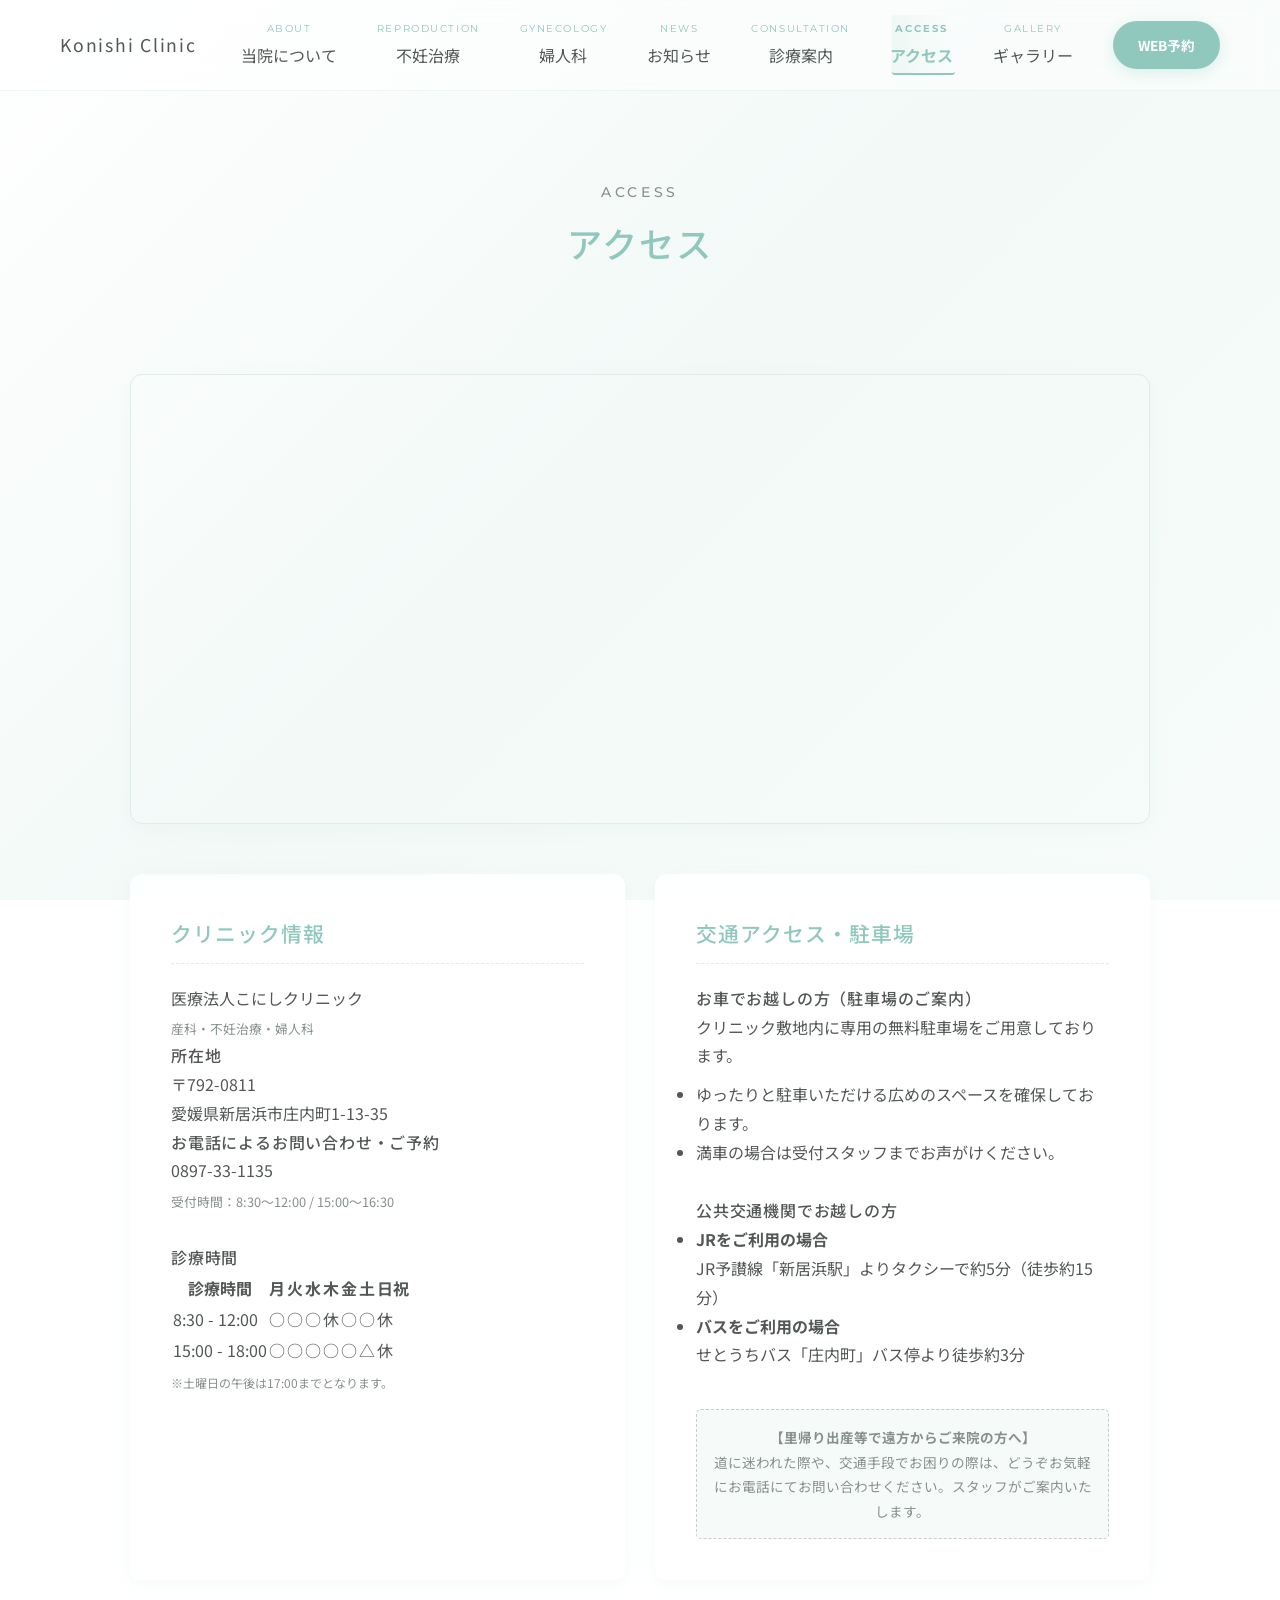
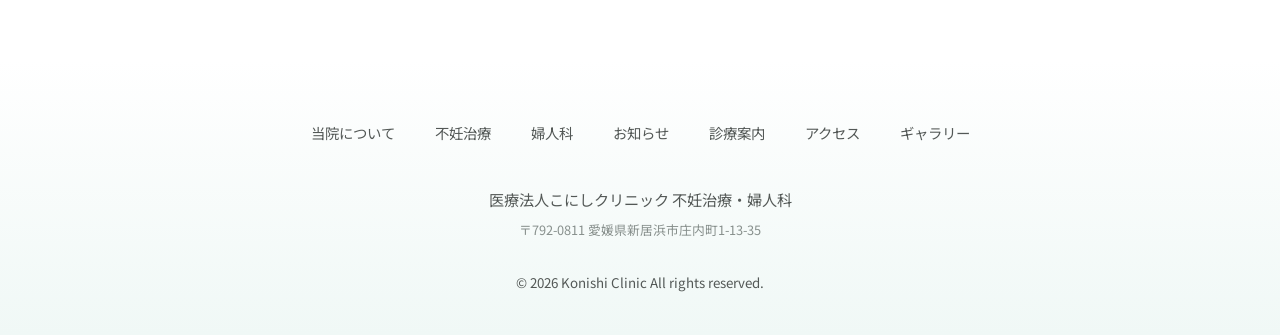
==== commit f1edb3d4: "Fix" ====
--- a/access.html
+++ b/access.html
@@ -25,7 +25,7 @@
         <nav id="nav-menu">
             <ul>
                 <li><a href="index.html"><span class="en">About</span>当院について</a></li>
-                <li><a href="reproduction.html"><span class="en">Infertility</span>不妊治療</a></li>
+                <li><a href="reproduction.html"><span class="en">reproduction</span>不妊治療</a></li>
                 <li><a href="gynecology.html"><span class="en">Gynecology</span>婦人科</a></li>
                 <li><a href="news.html"><span class="en">News</span>お知らせ</a></li>
                 <li><a href="consultation.html"><span class="en">consultation</span>診療案内</a></li>
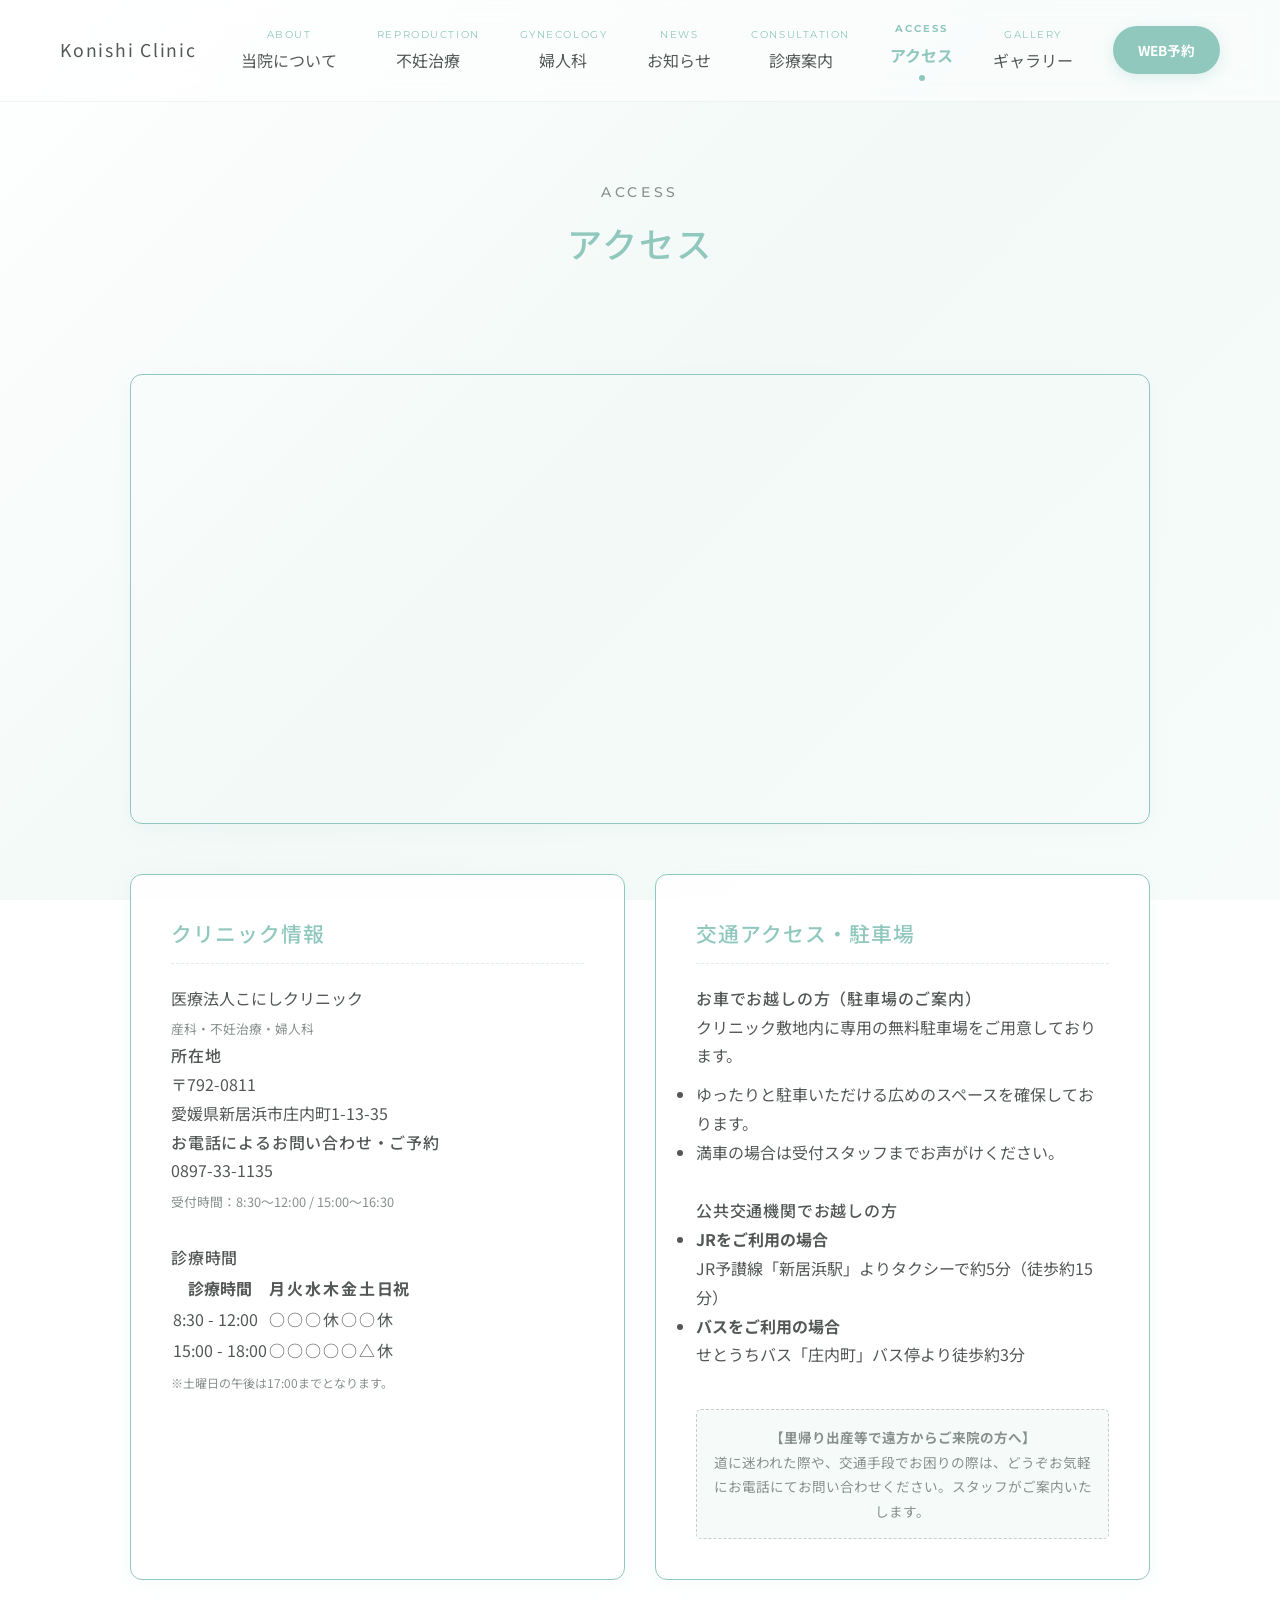
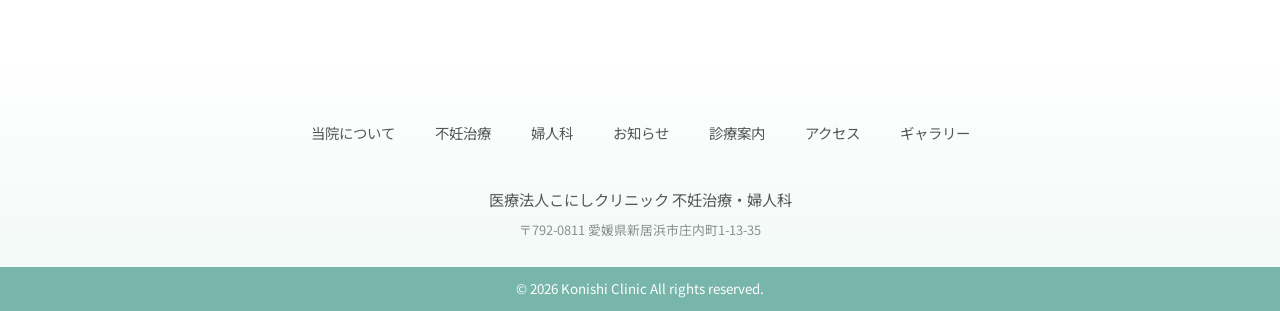
==== commit aa425fc5: "Fix" ====
--- a/access.html
+++ b/access.html
@@ -12,30 +12,7 @@
 </head>
 <body>
 
-<header class="glass-header">
-    <div class="header-inner">
-        <a href="index.html" class="logo">Konishi Clinic</a>
-        
-        <button class="menu-toggle" aria-label="メニューを開く">
-            <span></span>
-            <span></span>
-            <span></span>
-        </button>
-
-        <nav id="nav-menu">
-            <ul>
-                <li><a href="index.html"><span class="en">About</span>当院について</a></li>
-                <li><a href="reproduction.html"><span class="en">reproduction</span>不妊治療</a></li>
-                <li><a href="gynecology.html"><span class="en">Gynecology</span>婦人科</a></li>
-                <li><a href="news.html"><span class="en">News</span>お知らせ</a></li>
-                <li><a href="consultation.html"><span class="en">consultation</span>診療案内</a></li>
-                <li><a href="access.html" class="active"><span class="en">Access</span>アクセス</a></li>
-                <li><a href="gallery.html"><span class="en">gallery</span>ギャラリー</a></li>
-                <li class="reserve-btn"><a href="#">WEB予約</a></li>
-            </ul>
-        </nav>
-    </div>
-</header>
+<header></header>
 
 <main>
     <div class="page-header">
@@ -127,29 +104,7 @@
     </section>
 </main>
 
-<footer>
-    <div class="footer-inner container">
-        
-        <nav class="footer-nav">
-            <ul>
-                <li><a href="index.html">当院について</a></li>
-                <li><a href="reproduction.html">不妊治療</a></li>
-                <li><a href="gynecology.html">婦人科</a></li>
-                <li><a href="news.html">お知らせ</a></li>
-                <li><a href="consultation.html">診療案内</a></li>
-                <li><a href="access.html">アクセス</a></li>
-                <li><a href="gallery.html">ギャラリー</a></li>
-            </ul>
-        </nav>
-
-        <div class="footer-logo">
-            医療法人こにしクリニック 不妊治療・婦人科<br>
-            <span class="footer-address">〒792-0811 愛媛県新居浜市庄内町1-13-35</span>
-        </div>
-        
-        <small>© 2026 Konishi Clinic All rights reserved.</small>
-    </div>
-</footer>
+<footer></footer>
 
 <script src="./js/script.js"></script>
 
--- a/css/style.css
+++ b/css/style.css
@@ -1,319 +1,814 @@
 @charset "UTF-8";
-
-/* ==================================================
-   1. デザインの基本設定 (Variables & Base)
-================================================== */
+/* ↑このファイルがUTF-8という文字コードで書かれていることをブラウザに伝えます（文字化け防止） */
+
+/* ===================================================
+   【目次】
+   01. カラーバリエーション・基本設定 (:root)
+   02. 基本レイアウト・文字設定 (Typography & Reset)
+   03. 汎用クラス定義 (Utility Classes)
+   04. ヘッダー・ナビゲーション (Header & Menu)
+   05. ボタン・共通パーツ (Buttons & UI)
+   06. トップページ専用 (Hero Slider)
+   07. コンテンツ・セクション共通 (Sections)
+   08. 各種コンポーネント (お知らせ・カード・表など)
+   09. フッター (Footer)
+   10. スマホ・タブレット対応 (Responsive)
+   11. JS・特殊機能用クラス (Lightbox, Animation)
+=================================================== */
+
+/* ===================================================
+   01. カラーバリエーション・基本設定 (:root)
+   ※サイト全体で使い回す「変数（カスタムプロパティ）」を定義します。
+   ※後から色を変えたい時は、ここの値を変更するだけで全ページに反映されます。
+=================================================== */
 :root {
+    /* グラデーション設定（linear-gradient = 直線的なグラデーション） */
+    /* 135deg: 斜め右下方向へ / 0%の色から始まり、50%の色を経由し、100%の色で終わる */
     --gradient-bg: linear-gradient(135deg, #FFFFFF 0%, #F2F9F7 50%, #F7FCFA 100%);
     --gradient-accent: linear-gradient(135deg, #B6DFD6 0%, #90C8BE 100%);
-    --accent: #90C8BE;
-    --hover-accent: #78B5AA;
-    --text: #535856;
-    --sub-text: #88908D;
-    --bg-light: #F6FBF9;
-    --line: #E1EBE8;
-    --font-ja: 'Noto Sans JP', sans-serif;
-    --font-en: 'Montserrat', sans-serif;
-}
-
-* { margin: 0; padding: 0; box-sizing: border-box; }
-html { scroll-behavior: smooth; }
+    
+    /* テーマカラー（HEX値 = #から始まる16進数のカラーコード） */
+    --accent: #90C8BE;       /* メインのミントグリーン */
+    --hover-accent: #78B5AA; /* マウスを乗せた時用の、少し濃いミントグリーン */
+    
+    /* テキスト・背景・ラインの色 */
+    --text: #535856;         /* メインの文字色（真っ黒ではなく、目に優しいチャコールグレー） */
+    --sub-text: #88908D;     /* 控えめな文字色（薄いグレー、補足説明などに使用） */
+    --bg-light: #F6FBF9;     /* ほんのりミントがかった白背景（カードやボックスの背景用） */
+    --line: #E1EBE8;         /* 区切り線などの淡い色 */
+    
+    /* フォント（書体）設定：左から優先して読み込まれ、無い場合は右のフォントが適用されます */
+    --font-ja: 'Noto Sans JP', sans-serif; /* 日本語用：読みやすいゴシック体（sans-serif） */
+    --font-en: 'Montserrat', sans-serif;   /* 英語用：スタイリッシュなゴシック体 */
+    --font-serif: 'Shippori Mincho', serif; /* 見出し用：明朝体（serif）で高級感を演出 */
+}
+
+/* ===================================================
+   02. 基本レイアウト・文字設定 (Typography & Reset)
+=================================================== */
+* { 
+    /* すべての要素（*）に対する初期化（リセット） */
+    margin: 0;  /* 外側の余白をゼロにする */
+    padding: 0; /* 内側の余白をゼロにする */
+    box-sizing: border-box; /* 幅や高さの計算に、余白と枠線を含める（レイアウト崩れを防ぐ魔法のコード） */
+}
+
+html { 
+    scroll-behavior: smooth; /* ページ内リンク（#topなど）をクリックした時、スルスルと滑らかに移動する */
+}
+
 body {
-    font-family: var(--font-ja);
-    color: var(--text);
-    background: var(--gradient-bg);
-    background-attachment: fixed;
-    line-height: 1.8;
-    overflow-x: hidden;
-    -webkit-font-smoothing: antialiased;
-}
-
-h1, h2, h3, h4 { font-family: var(--font-ja); font-weight: 500; letter-spacing: 0.05em; }
-.en, .en-title, .more, .arrow-link, time, .card-num { font-family: var(--font-en); text-transform: uppercase; letter-spacing: 0.15em; }
-.pt-0 { padding-top: 0 !important; }
-
-/* ==================================================
-   2. ヘッダー (Header)
-================================================== */
+    font-family: var(--font-ja); /* 全体のフォントを上で定義した日本語フォントにする */
+    color: var(--text); /* 全体の文字色を上で定義した色にする */
+    background: var(--gradient-bg); /* 全体の背景をグラデーションにする */
+    background-attachment: fixed; /* スクロールしても背景画像（グラデーション）を固定する */
+    line-height: 1.8; /* 行間を文字サイズの1.8倍に設定（読みやすさの黄金比） */
+    overflow-x: hidden; /* 横スクロールバーを非表示にする（スマホでの横揺れ防止） */
+    -webkit-font-smoothing: antialiased; /* MacやiPhoneで文字の輪郭を滑らかに綺麗に表示させる */
+}
+
+h1, h2, h3, h4, h5, h6 { 
+    font-family: var(--font-ja); /* 見出しのフォント設定 */
+    font-weight: 500; /* 文字の太さ（通常は400、太字は700。500は少しだけ太い） */
+    letter-spacing: 0.05em; /* 文字と文字の隙間（字送り）を少し空けて読みやすくする */
+}
+
+img { 
+    width: 100%; /* 画像の横幅を親要素（枠）の100%に合わせる */
+    height: auto; /* 高さは元の画像の比率を保って自動調整する */
+    display: block; /* 画像の下にできる不要な謎の隙間を消す */
+}
+
+a { 
+    text-decoration: none; /* リンクの下線を消す */
+    color: inherit; /* リンクの色を、親要素の文字色と同じにする（勝手に青くなるのを防ぐ） */
+    transition: 0.3s; /* マウスを乗せた時などの変化を、0.3秒かけて滑らかに行う */
+}
+
+em {
+    color: var(--hover-accent); /* 濃いミント色にする */
+    font-style: normal; /* デフォルトの斜体は抑える */
+    font-weight: 600; /* 少しだけ強調する */
+}
+
+/* 英語装飾テキスト用クラス（クラス = .から始まる特定の部品への命令） */
+.en, .en-title, .more, .arrow-link, time, .card-num { 
+    font-family: var(--font-en); /* 英語用フォントを適用 */
+    text-transform: uppercase; /* 小文字で入力しても、自動的にすべて大文字（UPPERCASE）に変換する */
+    letter-spacing: 0.15em; /* 文字の間隔を広め（0.15文字分）にとってスタイリッシュに */
+}
+
+/* ===================================================
+   03. 汎用クラス定義 (Utility Classes)
+   ※ HTML側で直接 `class="text-center"` のように書いてレイアウトを微調整するための便利クラスです。
+   ※ `!important` は「他のどんな設定よりもこれを最優先しろ」という強い命令です。
+=================================================== */
+.text-center { text-align: center !important; } /* 文字を中央揃えにする */
+.text-left { text-align: left !important; }     /* 文字を左揃えにする */
+.text-right { text-align: right !important; }   /* 文字を右揃えにする */
+
+.w-100 { width: 100% !important; } /* 横幅を100%にする */
+.w-50 { width: 50% !important; }   /* 横幅を50%（半分）にする */
+
+.mt-20 { margin-top: 20px !important; }       /* 上の外側余白を20px空ける */
+.mb-20 { margin-bottom: 20px !important; }    /* 下の外側余白を20px空ける */
+.pt-0 { padding-top: 0 !important; }          /* 上の内側余白をゼロにする（詰めたい時用） */
+.pb-0 { padding-bottom: 0 !important; }       /* 下の内側余白をゼロにする */
+
+.normal-list { list-style-type: disc; } /* リストのマーカーを黒い丸にする */
+
+/* ===================================================
+   04. ヘッダー・ナビゲーション (Header & Menu)
+=================================================== */
 .glass-header {
-    position: fixed; width: 100%; padding: 20px 60px; z-index: 1000;
+    position: fixed; 
+    top: 0; left: 0; /* ★ここを追加（常に画面の左上にピン留めする） */
+    width: 100%; padding: 20px 60px; z-index: 1000;
     background: rgba(255, 255, 255, 0.5); backdrop-filter: blur(12px);
     border-bottom: 1px solid rgba(225, 235, 232, 0.5);
 }
-.header-inner { display: flex; justify-content: space-between; align-items: center; }
-.logo { text-decoration: none; color: var(--text); font-size: 1.1rem; letter-spacing: 0.1em; white-space: nowrap; flex-shrink: 0; }
-
-nav ul { display: flex; list-style: none; align-items: center; gap: 40px; position: relative; z-index: 1; }
-nav a { text-decoration: none; color: var(--text); text-align: center; display: block; transition: all 0.3s ease; }
-nav a:hover { transform: translateY(-3px); color: var(--hover-accent); }
-nav a .en { display: block; font-size: 0.65rem; color: var(--accent); margin-bottom: 2px; }
-
-nav a.active { color: var(--accent) !important; font-weight: 700; }
-nav a.active .en { font-weight: 700; letter-spacing: 0.2em; }
-nav a.active::after { content: ''; display: block; width: 6px; height: 6px; background-color: var(--accent); border-radius: 50%; margin: 5px auto 0; }
-.reserve-btn a.active::after { display: none; }
-
-/* PC用：メニュー追従インジケーター */
+
+.header-inner { 
+    display: flex; /* Flexbox（要素を横並びにする魔法の箱）を有効化 */
+    justify-content: space-between; /* 中身（ロゴとメニュー）を左右の両端に離して配置 */
+    align-items: center; /* 中身の縦方向の位置を中央で揃える */
+}
+
+.logo { 
+    font-size: 1.1rem; /* 文字サイズ（1rem = 基準サイズの1倍、約16px） */
+    letter-spacing: 0.1em; /* 字送り */
+    white-space: nowrap; /* 文字が長くても絶対に改行させない */
+    flex-shrink: 0; /* 画面が狭くなってもロゴの幅を縮ませない */
+}
+
+nav ul { 
+    display: flex; /* メニューのリスト（li）を横並びにする */
+    list-style: none; /* リストの先頭につく「・」を消す */
+    align-items: center; /* 縦方向の中央揃え */
+    gap: 40px; /* メニューとメニューの間の隙間を40px空ける */
+    position: relative; /* インジケーター（追従する線）の基準位置にするため設定 */
+    z-index: 1; 
+}
+
+nav a { 
+    text-align: center; /* リンク内の文字を中央揃え */
+    display: block; /* リンクのクリックできる範囲を文字だけでなくブロック全体に広げる */
+}
+
+nav a:hover { 
+    transform: translateY(-3px); /* マウスを乗せた時(hover)、上に3px移動（フワッと浮く） */
+    color: var(--hover-accent); /* 文字色を濃いミントに変更 */
+}
+
+nav a .en { 
+    display: block; /* 英語表記部分を改行させて日本語の上に配置 */
+    font-size: 0.65rem; /* 英語表記は少し小さめに */
+    color: var(--accent); /* 色はミントグリーン */
+    margin-bottom: 2px; /* 日本語との間に2pxの隙間を空ける */
+}
+
+/* 現在地（Active）のページを示すメニューの装飾 */
+nav a.active { color: var(--accent) !important; font-weight: 700; } /* 色を変えて太字にする */
+nav a.active .en { font-weight: 700; letter-spacing: 0.2em; } /* 英語部分も太字にし、少し文字間隔を広げる */
+nav a.active::after { 
+    /* 現在地のメニューの下に、疑似要素(::after)を使って丸いドットを表示する */
+    content: ''; /* 表示する文字は無し */
+    display: block; 
+    width: 6px; height: 6px; /* 6pxの正方形 */
+    background-color: var(--accent); /* 色はミントグリーン */
+    border-radius: 50%; /* 角を50%丸めて完全な円にする */
+    margin: 5px auto 0; /* 上に5px余白を空け、左右はauto（中央揃え）にする */
+}
+.reserve-btn a.active::after { display: none; } /* WEB予約ボタンには丸いドットを表示しない */
+
+/* PC用：メニューの下をスライドして追従するインジケーター（線） */
 @media (min-width: 1150px) {
+    /* 画面幅が1150px以上（PCサイズ）の時だけ適用されるルール */
     .nav-indicator {
-        position: absolute; bottom: -5px; left: 0; height: calc(100% + 10px); width: 0;
-        background: linear-gradient(90deg, rgba(235,246,243,0.8) 0%, rgba(255,255,255,0) 100%);
-        border-bottom: 2px solid var(--accent); border-radius: 4px; transition: all 0.4s cubic-bezier(0.25, 1, 0.5, 1);
-        opacity: 0; pointer-events: none; z-index: -1;
+        position: absolute; 
+        bottom: -5px; left: 0; 
+        height: calc(100% + 10px); 
+        width: 0; 
+        background: transparent; /* ★背景のグラデーションを透明にして消す */
+        border-bottom: 2px solid var(--accent); /* ★下のミントグリーンの線だけを残す */
+        border-radius: 4px; 
+        transition: all 0.4s cubic-bezier(0.25, 1, 0.5, 1);
+        opacity: 0; 
+        pointer-events: none; 
+        z-index: -1; 
     }
-    nav a:hover { transform: none !important; }
-    nav a.active::after { display: none !important; }
-}
-
-/* ==================================================
-   3. ボタン (Buttons)
-================================================== */
+}
+
+/* ===================================================
+   05. ボタン・共通パーツ (Buttons & UI)
+=================================================== */
+/* ヘッダー内にある「WEB予約」ボタン */
 .reserve-btn a {
-    display: inline-block; background: var(--accent); color: #ffffff; padding: 12px 25px;
-    border-radius: 40px; font-size: 0.85rem; font-weight: bold; border: none;
-    box-shadow: 0 4px 15px rgba(94, 187, 170, 0.2); transition: all 0.3s ease;
+    display: inline-block; /* 横並びになりつつ、幅や高さも指定できるブロックにする */
+    background: var(--accent); /* 背景色：ミントグリーン */
+    color: #ffffff; /* 文字色：白（HEX値） */
+    padding: 12px 25px; /* 内側余白：上下12px、左右25px */
+    border-radius: 40px; /* 角を40px丸める（カプセル型のボタンになる） */
+    font-size: 0.85rem; 
+    font-weight: bold; /* 太字 */
+    border: none; /* 枠線なし */
+    box-shadow: 0 4px 15px rgba(94, 187, 170, 0.2); /* 影：右0px、下4pxにズラし、15pxの強さでぼかす。色はミントで透明度20% */
 }
 .reserve-btn a:hover {
-    transform: scale(1.05) !important; background: var(--hover-accent); color: #fff !important;
-    box-shadow: 0 8px 20px rgba(94, 187, 170, 0.3);
-}
-
+    transform: scale(1.05) !important; /* マウスホバー時、元の1.05倍の大きさにフワッと拡大する */
+    background: var(--hover-accent); /* 背景色を濃いミントに */
+    color: #fff !important;
+    box-shadow: 0 8px 20px rgba(94, 187, 170, 0.3); /* 影を大きく・濃くして、より浮き上がったように見せる */
+}
+
+/* ページ下部などに置く共通の大きなボタン */
 .btn-web { 
-    display: inline-block; padding: 15px 40px; background: var(--gradient-accent); color: #fff;
-    text-decoration: none; border-radius: 50px; margin-top: 20px; transition: 0.3s; font-weight: 500;
+    display: inline-block; 
+    padding: 15px 40px; 
+    background: var(--gradient-accent); /* 背景をミントのグラデーションに */
+    color: #fff; 
+    border-radius: 50px; 
+    margin-top: 20px; 
+    font-weight: 500;
     box-shadow: 0 4px 15px rgba(144, 200, 190, 0.3); 
 }
-.btn-web:hover { transform: translateY(-2px) scale(1.05); box-shadow: 0 8px 20px rgba(94, 187, 170, 0.4); }
-
-.service-nav { display: flex; flex-wrap: wrap; justify-content: center; gap: 15px; margin-bottom: 80px; }
-.service-nav a { display: block; padding: 15px 30px; background: rgba(255,255,255,0.8); border: 1px solid var(--accent); color: var(--accent); text-decoration: none; border-radius: 40px; transition: all 0.3s; font-family: var(--font-serif); letter-spacing: 0.05em; font-size: 0.95rem; }
-.service-nav a:hover { background: var(--gradient-accent); color: #fff; transform: translateY(-3px); box-shadow: 0 5px 15px rgba(144, 200, 190, 0.3); border-color: transparent; }
-
-/* ==================================================
-   4. メインビジュアル (Hero Slider) - 復元！
-================================================== */
-.hero { height: 100vh; position: relative; overflow: hidden; }
-.slide { position: absolute; inset: 0; opacity: 0; transition: opacity 2s ease-in-out; z-index: 1; }
-.slide.is-active { opacity: 1; z-index: 2; }
-.img-wrap { width: 100%; height: 100%; transform: scale(1.1); transition: transform 8s linear; }
-.slide.is-active .img-wrap { transform: scale(1.0); }
-.slide img { width: 100%; height: 100%; object-fit: cover; filter: brightness(0.95); }
-
-.hero-content { position: absolute; inset: 0; display: flex; align-items: center; padding-left: 10%; z-index: 10; }
-.glass-panel { padding: 60px; background: rgba(255, 255, 255, 0.5); backdrop-filter: blur(15px); border-left: 6px solid var(--accent); box-shadow: 0 10px 40px rgba(144, 200, 190, 0.15); }
-.hero-content h2 { font-size: 2.8rem; line-height: 1.5; margin-bottom: 15px; color: var(--text); font-weight: 250; }
-
-.slider-dots { position: absolute; bottom: 40px; left: 50%; transform: translateX(-50%); z-index: 20; display: flex; gap: 15px; }
-.dot { width: 8px; height: 8px; background: rgba(0,0,0,0.15); border-radius: 50%; cursor: pointer; }
-.dot.is-active { background: var(--accent); width: 24px; border-radius: 10px; transition: all 0.3s; }
-
-/* ==================================================
-   5. レイアウト・各種コンポーネント
-================================================== */
-.section { padding: 80px 0; }
-.container { max-width: 1100px; margin: 0 auto; padding: 0 40px; }
-
-.js-scroll { opacity: 0; transform: translateY(40px); transition: all 1.2s cubic-bezier(0.22, 1, 0.36, 1); }
-.js-scroll.is-visible { opacity: 1; transform: translateY(0); }
-
-/* 下層ページ用ヘッダー・枠 */
-.page-header { padding: 180px 0 60px; background: transparent; text-align: center; }
+.btn-web:hover { 
+    transform: translateY(-2px) scale(1.05); /* 上に2px移動しつつ、1.05倍に拡大する合わせ技 */
+    box-shadow: 0 8px 20px rgba(94, 187, 170, 0.4); 
+}
+
+/* ページ内リンクボタン（治療内容など、白背景にミント枠線のボタン） */
+.service-nav { 
+    display: flex; flex-wrap: wrap; /* 横並びにし、画面端で折り返す（wrap） */
+    justify-content: center; gap: 15px; margin-bottom: 80px; 
+}
+.service-nav a { 
+    display: block; padding: 15px 30px; 
+    background: rgba(255,255,255,0.8); /* 白の半透明背景 */
+    border: 1px solid var(--accent); /* 1pxのミントグリーンの枠線 */
+    color: var(--accent); 
+    border-radius: 40px; 
+    font-family: var(--font-ja); /* ★基本のフォント（ゴシック体）に統一 */
+    font-weight: 500; /* ★少し太字にして読みやすさをアップ */
+    letter-spacing: 0.05em; font-size: 0.95rem; 
+}
+
+.service-nav a:hover { 
+    background: var(--gradient-accent); /* ホバー時はグラデーション背景に塗りつぶす */
+    color: #fff; /* 文字は白に反転 */
+    transform: translateY(-3px); box-shadow: 0 5px 15px rgba(144, 200, 190, 0.3); 
+    border-color: transparent; /* 枠線を透明にして消す */
+}
+
+
+/* 注意書きテキスト（ピンクの枠） */
+.notice-text { 
+    font-size: 0.85rem; 
+    color: #C87481; /* くすんだローズピンク文字 */
+    background: #FDF4F6; /* 極薄いピンク背景 */
+    padding: 15px; 
+    border-radius: 8px; 
+    margin-bottom: 20px; 
+    border: 1px solid #F0E1E4; /* 薄いピンクの枠線 */
+    line-height: 1.6; 
+}
+
+/* 少しだけ注目させたい時のミントグリーン枠 */
+.point-text { 
+    font-size: 0.85rem; 
+    color: var(--text); /* 文字色は読みやすい基本のチャコールグレー */
+    background: var(--bg-light); /* すでに設定済みの「ほんのりミントがかった白」 */
+    padding: 15px; 
+    border-radius: 8px; 
+    margin-bottom: 20px; 
+    border: 1px solid var(--accent); /* 基本のミントグリーンで枠を囲む */
+    line-height: 1.6; 
+}
+
+/* 文字を太字にしてさらに目立たせたい部分の装飾 */
+.point-text strong {
+    color: var(--accent);
+}
+/* ===================================================
+   06. トップページ専用 (Hero Slider)
+=================================================== */
+.hero { 
+    height: 100vh; /* 高さを画面（Viewport Height）の100%（ぴったりフルスクリーン）にする */
+    position: relative; /* 子要素（スライドや文字）の絶対配置の基準にする */
+    overflow: hidden; /* 枠からはみ出た画像は見えなくする */
+}
+.slide { 
+    position: absolute; inset: 0; /* 上下左右0pxの位置に張り付かせる（画面全体に広がる） */
+    opacity: 0; /* 最初は透明（見えない） */
+    transition: opacity 2s ease-in-out; /* 透明度の変化（フェードイン・アウト）を2秒かけて行う */
+    z-index: 1; /* 重なり順：下 */
+}
+.slide.is-active { 
+    opacity: 1; /* アクティブなスライドは透明度1（完全に見える）にする */
+    z-index: 2; /* アクティブなスライドを上に持ってくる */
+}
+
+.img-wrap { 
+    width: 100%; height: 100%; 
+    transform: scale(1.1); /* 最初は画像を1.1倍に拡大しておく */
+    transition: transform 8s linear; /* 8秒かけて一定の速度(linear)で変化させる（ズームアウトの準備） */
+}
+.slide.is-active .img-wrap { 
+    transform: scale(1.0); /* アクティブになったら、8秒かけて元の等倍(1.0)にゆっくり縮小（ズームアウト）していく */
+}
+.slide img { 
+    width: 100%; 
+    height: 100%; 
+    object-fit: cover; 
+    filter: brightness(0.95); 
+}
+
+/* スライド上に乗るガラス風パネル（キャッチコピー） */
+.hero-content { 
+    position: absolute; inset: 0; display: flex; 
+    align-items: center; /* 縦方向の中央 */
+    padding-left: 10%; /* 左端から10%の余白を空ける */
+    z-index: 10; /* 画像よりずっと上に表示 */
+}
+.glass-panel { 
+    padding: 25px 35px; /* ★余白をさらに削ってスリムに */
+    background: rgba(255, 255, 255, 0.5); backdrop-filter: blur(15px);
+    border-left: 6px solid var(--accent); 
+    box-shadow: 0 10px 40px rgba(144, 200, 190, 0.15); 
+}
+.hero-content h2 { 
+    font-size: 2.0rem; /* ★文字サイズも少し小さく */
+    line-height: 1.4; 
+    margin-bottom: 5px; /* ★下の余白をさらに詰める */
+    color: var(--text); font-weight: 250; 
+}
+.glass-panel p {
+    font-size: 1rem; /* ★英語サブタイトルも大きすぎないよう指定 */
+    margin: 0;
+}
+
+/* スライダー下部の丸い点（ドット） */
+.slider-dots { 
+    position: absolute; 
+    bottom: 40px; /* 下から40pxの位置 */
+    left: 50%; transform: translateX(-50%); /* 左から50%押し出し、自分の幅の半分(-50%)戻すことで、完璧な中央配置にするテクニック */
+    z-index: 20; display: flex; gap: 15px; 
+}
+.dot { 
+    width: 8px; height: 8px; /* 通常時は8pxの正円 */
+    background: rgba(0,0,0,0.15); /* 黒の15%透明 */
+    border-radius: 50%; cursor: pointer; /* マウスカーソルを指マーク(pointer)にする */
+}
+.dot.is-active { 
+    background: var(--accent); /* 今表示しているスライドのドットはミントグリーンに */
+    width: 24px; /* 横幅を広げてカプセル型にする */
+    border-radius: 10px; transition: all 0.3s; 
+}
+
+/* ===================================================
+   07. コンテンツ・セクション共通 (Sections)
+=================================================== */
+.section { padding: 100px 0; } /* 各大きな区画（セクション）の上下に100pxの余白 */
+.container { 
+    max-width: 1100px; /* 中身の最大幅を1100pxに制限する（大画面PCでも広がりすぎないように） */
+    margin: 0 auto; /* 上下はゼロ、左右の余白を自動(auto)にして、要素を画面の中央に配置する */
+    padding: 0 40px; /* 画面が狭くなった時用に、左右に最低限40pxの余白を確保 */
+}
+
+/* トップページのセクション間隔の微調整 */
+.about-section { padding-bottom: 60px; } /* Philosophyのすぐ下の余白を減らす */
+.news-section { padding-top: 60px; }     /* Newsのすぐ上の余白を減らす */
+
+/* 下層ページの上部タイトル（ページヘッダー） */
+.page-header { padding: 180px 0 60px; background: transparent; text-align: center; } /* ヘッダーメニューに隠れないよう、上に180pxの余白を大きく取る */
 .page-title { font-size: 2.2rem; color: var(--accent); }
 .page-title .en { display: block; font-size: 0.9rem; color: var(--sub-text); margin-bottom: 5px; letter-spacing: 0.25em; }
 
+/* ページごとの導入文（イントロ） */
 .page-intro { text-align: center; margin-bottom: 50px; }
-.page-intro h3 { font-size: 1.8rem; color: var(--accent); margin-bottom: 20px; font-family: var(--font-serif); }
+.page-intro h3 { font-size: 1.5rem; color: var(--accent); margin-bottom: 20px;}
 .page-intro p { font-size: 1rem; line-height: 2; }
 
+/* 下層ページの白背景の大きな枠組み */
 .content-section, .gyne-section {
-    margin-bottom: 60px; padding: 50px; background: rgba(255,255,255,0.9); border-radius: 12px;
-    box-shadow: 0 4px 25px rgba(144, 200, 190, 0.06); scroll-margin-top: 120px; border: 1px solid rgba(255,255,255,0.6);
-}
-.content-section h3, .gyne-section h3 { font-size: 1.6rem; color: var(--accent); border-bottom: 1px solid var(--line); padding-bottom: 15px; margin-bottom: 30px; font-family: var(--font-serif); }
+    margin-bottom: 60px; 
+    padding: 50px; /* 枠の内側に50pxのゆとり */
+    background: rgba(255,255,255,0.9); /* 白の90%不透明 */
+    border-radius: 12px; /* 角丸12px */
+    box-shadow: 0 4px 25px rgba(144, 200, 190, 0.06); 
+    scroll-margin-top: 120px; /* ページ内リンクで飛んできた時、固定ヘッダーの下に隠れないよう、上に120pxの見えないバリア（スクロール位置調整）を張る */
+    border: 1px solid var(--accent); /* ★枠線をミントグリーンに変更 */
+}
+/* 枠組みの中の見出し（h3） */
+.content-section h3, .gyne-section h3 { 
+    font-size: 1.6rem; color: var(--accent); 
+    border-bottom: 1px solid var(--line); /* 下線 */
+    padding-bottom: 15px; margin-bottom: 30px; 
+}
 .content-section p, .gyne-section p { margin-bottom: 20px; line-height: 1.8; font-size: 0.95rem; }
 
-/* お知らせ（崩れ修正版） */
-.news-list { list-style: none; border-top: 1px solid var(--line); }
+/* ===================================================
+   08. 各種コンポーネント
+=================================================== */
+
+/* --- 08-1. お知らせリスト --- */
+.news-list { 
+    list-style: none; 
+    border: 1px solid var(--accent); 
+    border-radius: 8px; 
+    padding: 20px; 
+    background: rgba(255,255,255,0.5); 
+}
 .news-list li {
-    display: flex; align-items: flex-start; justify-content: space-between; gap: 20px;
-    padding: 25px 15px; border-bottom: 1px solid var(--line); transition: all 0.3s ease;
+    display: flex; align-items: flex-start; 
+    justify-content: space-between; gap: 20px;
+    padding: 25px 15px; 
+    border-bottom: 1px solid var(--line);
+    transition: all 0.3s ease;
     border-radius: 8px; scroll-margin-top: 100px;
-}
-.news-list li:hover { background: var(--bg-light); transform: translateX(5px); }
-.news-list li > a:first-child { flex-grow: 1; display: flex; align-items: center; text-decoration: none; color: inherit; }
-.news-list li > a:last-child { flex-shrink: 0; }
+    background: transparent;
+}
+.news-list li:last-child {
+    border-bottom: none;
+}
+.news-list li:hover { 
+    background: rgba(255,255,255,0.7);
+    transform: translateX(5px); /* 右に5pxスッと動かす */
+}
+.news-list li > a:first-child,
+.news-list li > div.news-text-wrap {  /* ←この行を追加！ */
+    flex-grow: 1; display: flex; align-items: center; 
+    min-width: 0; 
+}
+.news-list p { 
+    flex: 1; margin-right: 20px; line-height: 1.6; 
+    min-width: 0; word-break: break-word; /* ★追加：長い文章でも必ず枠内で折り返す */
+}
+.news-list li > a:last-child { flex-shrink: 0; } /* 最後の要素（画像）は幅を縮ませない */
 .news-list time { font-size: 0.85rem; color: var(--sub-text); width: 140px; flex-shrink: 0; }
 .news-list .cat {
-    font-size: 0.7rem; color: var(--accent); border: 1px solid var(--accent); padding: 2px 12px; margin-right: 30px; 
-    border-radius: 20px; font-weight: bold; white-space: nowrap; flex-shrink: 0; 
+    /* カテゴリ名（「お知らせ」「重要」など）の装飾 */
+    font-size: 0.7rem; color: var(--accent); border: 1px solid var(--accent); 
+    padding: 2px 0; /* ★変更: 左右の余白をゼロにする（固定幅でコントロールするため） */
+    width: 80px; /* ★追加: バッジの横幅をすべて80pxに統一 */
+    text-align: center; /* ★追加: バッジ内の文字を中央揃えにする */
+    display: inline-block; /* ★追加: 幅の指定を正確に効かせる */
+    margin-right: 30px; border-radius: 20px; 
+    font-weight: bold; 
+    white-space: nowrap;
+    flex-shrink: 0; 
 }
 .news-list li:hover time, .news-list li:hover p { color: var(--hover-accent); }
-.news-list li:hover .cat { border-color: var(--hover-accent); background: var(--accent); color: #fff; }
-.news-list p { flex: 1; margin-right: 20px; line-height: 1.6; }
-.news-img { width: 120px; height: 80px; object-fit: cover; border-radius: 6px; flex-shrink: 0; }
-
-/* 診療案内カード */
-.medical-grid { display: grid; grid-template-columns: repeat(3, 1fr); gap: 30px; }
-.medical-card { display: block; background: rgba(255,255,255,0.9); padding: 20px; text-decoration: none; color: inherit; transition: all 0.4s ease; position: relative; border-radius: 12px; border: 1px solid rgba(255,255,255,0.5) !important; box-shadow: 0 4px 20px rgba(144, 200, 190, 0.08); }
-.medical-card:hover { transform: translateY(-5px); box-shadow: 0 15px 35px rgba(144, 200, 190, 0.2); background: #ffffff; }
-.card-num { color: var(--accent); font-size: 1.2rem; opacity: 0.4; margin-bottom: 20px; display: block; }
-
-/* 治療ステップ・イラストダミー */
-.flow-step { background: rgba(255,255,255,0.8); border-radius: 8px; padding: 25px; margin-bottom: 20px; border-left: 5px solid var(--accent); box-shadow: 0 4px 15px rgba(144, 200, 190, 0.05); }
-.flow-step .step-title { font-weight: bold; color: var(--accent); font-size: 1.1rem; margin-bottom: 10px; display: flex; align-items: center; }
-.flow-step .step-title span { background: var(--gradient-accent); color: #fff; padding: 3px 12px; border-radius: 20px; font-size: 0.8rem; margin-right: 15px; }
+.news-list li:hover .cat { border-color: var(--hover-accent); background: var(--accent); color: #fff; } /* ホバー時、カテゴリ枠を塗りつぶし反転 */
+.news-img { width: 120px; height: 80px; object-fit: cover; border-radius: 6px; flex-shrink: 0; } /* お知らせ右側のサムネイル画像 */
+/* お知らせ内のテキストリンク（Instagramなど） */
+.instagram-link {
+    display: inline-block;
+    margin-top: 10px;
+    color: var(--accent);
+    font-weight: bold;
+    text-decoration: underline;
+    font-family: var(--font-en);
+}
+.instagram-link:hover {
+    color: var(--hover-accent);
+    text-decoration: none;
+}
+
+/* --- 08-2. 診療案内カード (01〜06) --- */
+.medical-grid { 
+    display: grid; 
+    grid-template-columns: repeat(3, 1fr); 
+    gap: 30px; 
+}
+.medical-card { 
+    display: block; 
+    background: rgba(255,255,255,0.9); 
+    padding: 40px; 
+    border-radius: 12px; 
+    border: 1px solid rgba(255,255,255,0.5) !important; 
+    box-shadow: 0 4px 20px rgba(144, 200, 190, 0.08); 
+    transition: all 0.4s ease; /* ★追加: 色の変化をフワッと滑らかにする */
+}
+.card-num { 
+    color: var(--accent); font-size: 1.2rem; opacity: 0.4; margin-bottom: 20px; display: block; 
+    transition: all 0.4s ease; /* ★追加: 数字の変化も滑らかにする */
+}
+
+/* ▼ ホバー時（マウスを乗せた時）の反転エフェクト ▼ */
+.medical-card:hover { 
+    transform: translateY(-5px); /* 少し上に動く */
+    box-shadow: 0 15px 35px rgba(144, 200, 190, 0.3); /* 影をミント色で少し濃く */
+    background: var(--gradient-accent); /* ★背景をミントのグラデーションに反転 */
+    color: #fff; /* ★全体の文字色を白に反転 */
+    border-color: transparent !important; /* 枠線を透明にして消す */
+}
+.medical-card:hover .card-num {
+    color: #fff; /* ★左上の数字（01, 02...）も白に反転 */
+    opacity: 0.9; /* 少しだけ透明度を上げてクッキリ見せる */
+}
+
+/* --- 08-3. 治療フロー＆テーブル --- */
+/* 治療ステップ（ステップ1、ステップ2...などの枠） */
+.flow-step { 
+    background: rgba(255,255,255,0.8); border-radius: 8px; padding: 30px; margin-bottom: 20px; 
+    border-left: 5px solid var(--accent); /* 左側に太いミント色のライン */
+    box-shadow: 0 4px 15px rgba(144, 200, 190, 0.05); 
+}
+.flow-step .step-title { 
+    font-weight: bold; color: var(--accent); font-size: 1.1rem; 
+    margin-bottom: 10px; display: flex; align-items: center; 
+    white-space: nowrap; /* ★追加: 絶対に改行させず1行にまとめる */
+}
+.flow-step .step-title span { 
+    background: var(--gradient-accent); color: #fff; padding: 3px 12px; 
+    border-radius: 20px; font-size: 0.8rem; margin-right: 15px; 
+    flex-shrink: 0; /* ★追加: 画面が狭くてもSTEPバッジが潰れないようにする */
+}
 .flow-step.with-img { display: flex; gap: 30px; align-items: flex-start; }
 .flow-step.with-img .step-text { flex: 1; }
-.step-img-dummy { width: 250px; height: 180px; background-color: var(--bg-light); border: 2px dashed var(--accent); border-radius: 8px; display: flex; align-items: center; justify-content: center; flex-shrink: 0; text-align: center; padding: 10px; margin-top: 5px; }
-.step-img-dummy span { font-family: var(--font-en); font-size: 0.85rem; color: var(--accent); font-weight: bold; }
-
-/* その他パーツ（テーブル・料金・枠線）- 復元！ */
-.schedule-wrap { overflow-x: auto; margin-bottom: 25px; }
-.medical-table { width: 100%; min-width: 600px; border-collapse: collapse; background: #fff; box-shadow: 0 4px 15px rgba(144, 200, 190, 0.08); border-radius: 8px; overflow: hidden; }
+/* 画像を入れるためのダミー枠（破線） */
+.step-img-dummy { width: 250px; height: 180px; background-color: var(--bg-light); border: 2px dashed var(--accent); border-radius: 8px; display: flex; align-items: center; justify-content: center; flex-shrink: 0; padding: 10px; }
+.step-img-dummy span { font-family: var(--font-en); font-size: 0.85rem; color: var(--accent); font-weight: bold; text-align: center; }
+
+/* --- 08-3. 治療フロー＆テーブル 内の修正 --- */
+.step-img {
+    width: 300px;           /* ★PCでの横幅を少し広げる(250px->300px) */
+    aspect-ratio: 4 / 3;    /* 縦横比を4:3に固定 */
+    object-fit: contain;    /* ★重要：枠内に収める（トリミングしない・全体表示） */
+    background-color: var(--bg-light); /* ★画像が枠より小さい場合の余白用背景色 */
+    border-radius: 8px;
+    flex-shrink: 0;         /* 横幅が狭くなっても画像が潰されないように固定 */
+}
+
+/* 診療時間などの表（テーブル） */
+.schedule-wrap { overflow-x: auto; margin-bottom: 25px; } /* スマホなどで表がはみ出す時、表の中だけを横スクロールできるようにする */
+.medical-table { width: 100%; min-width: 600px; border-collapse: collapse; background: #fff; box-shadow: 0 4px 15px rgba(144, 200, 190, 0.08); border-radius: 8px; overflow: hidden; } /* border-collapse: 枠線の隙間をなくす */
 .medical-table th, .medical-table td { padding: 15px 10px; text-align: center; border: 1px solid var(--line); font-size: 0.95rem; }
-.medical-table th { background: rgba(235, 246, 243, 0.6); color: var(--accent); font-weight: 500; }
-.medical-table td.closed { color: #aaa; background-color: #fcfcfc; }
+.medical-table th { background: rgba(235, 246, 243, 0.6); color: var(--accent); font-weight: 500; } /* 見出しセル（th）の色 */
+.medical-table td.closed { color: #aaa; background-color: #fcfcfc; } /* 休診日のセル（グレーアウト） */
+
+/* 料金表などを囲むボックス */
 .price-box { background: rgba(246, 251, 249, 0.8); padding: 30px; border-radius: 8px; margin-bottom: 30px; border: 1px solid var(--line); }
 .price-box .price-title { font-weight: bold; color: var(--accent); font-size: 1.1rem; margin-bottom: 20px; border-bottom: 1px dashed var(--line); padding-bottom: 10px; }
-.notice-text { font-size: 0.85rem; color: #C87481; background: #FDF4F6; padding: 15px; border-radius: 8px; margin-bottom: 20px; border: 1px solid #F0E1E4; line-height: 1.6; }
-.record-box { background: rgba(235, 246, 243, 0.5); border-left: 4px solid var(--accent); padding: 25px; margin: 30px auto; max-width: 800px; border-radius: 0 8px 8px 0; }
-.record-box p { margin-bottom: 0; color: var(--text); }
-.record-box strong { color: var(--accent); font-size: 1.1rem; }
-
-/* 予約カード・医師・スタッフ・施設・アクセス - 復元！ */
+
+/* --- 08-4. 医師・スタッフ・施設・ギャラリー --- */
+/* ご予約方法カード（電話とWeb） */
 .reservation-cards { display: flex; gap: 30px; }
-.res-card { flex: 1; background: rgba(255,255,255,0.9); border: 1px solid var(--line); padding: 40px 30px; border-radius: 12px; text-align: center; transition: all 0.3s ease; box-shadow: 0 4px 20px rgba(144, 200, 190, 0.05); }
+.res-card { flex: 1; background: rgba(255,255,255,0.9); border: 1px solid var(--accent); padding: 40px; border-radius: 12px; text-align: center; box-shadow: 0 4px 20px rgba(144, 200, 190, 0.05); }
 .res-card:hover { transform: translateY(-5px); box-shadow: 0 10px 25px rgba(144, 200, 190, 0.2); background: #fff; border-color: transparent; }
 .res-card h3 { color: var(--accent); margin-bottom: 15px; font-size: 1.2rem; }
-.res-card .tel-number { font-size: 2.2rem; font-weight: 500; color: var(--text); margin: 15px 0; letter-spacing: 0.05em; }
-
-.doctor-box { display: flex; gap: 40px; background: rgba(255,255,255,0.9); padding: 40px; border-radius: 12px; box-shadow: 0 4px 20px rgba(144, 200, 190, 0.08); margin-bottom: 30px; border: 1px solid rgba(255,255,255,0.5); }
-.doc-img { width: 220px; height: 280px; background: #eee; border-radius: 8px; object-fit: cover; }
+.res-card .tel-number { font-size: 2.2rem; font-weight: 500; margin: 15px 0; letter-spacing: 0.05em; }
+
+/* 医師紹介ボックス */
+.doctor-box { display: flex; gap: 40px; background: rgba(255,255,255,0.9); padding: 40px; border-radius: 12px; box-shadow: 0 4px 20px rgba(144, 200, 190, 0.08); margin-bottom: 30px; border: 1px solid var(--accent); }
+.doc-img { width: 220px; height: 280px; background: #eee; border-radius: 8px; object-fit: cover; } /* 医師の写真は固定サイズで綺麗にトリミング */
 .doc-info { flex: 1; }
 .doc-role { color: var(--accent); font-size: 0.9rem; margin-bottom: 5px; font-weight: bold; }
-.doc-name { font-size: 1.6rem; margin-bottom: 20px; color: var(--text); border-bottom: 1px solid var(--line); padding-bottom: 15px; }
-
-.staff-grid { display: grid; grid-template-columns: repeat(auto-fit, minmax(280px, 1fr)); gap: 20px; }
-.staff-box { padding: 30px; background: rgba(255,255,255,0.9); border-radius: 12px; box-shadow: 0 4px 20px rgba(144, 200, 190, 0.05); border: 1px solid rgba(255,255,255,0.5); }
+.doc-name { font-size: 1.6rem; margin-bottom: 20px; border-bottom: 1px solid var(--line); padding-bottom: 15px; }
+
+/* スタッフ紹介（複数ボックス） */
+.staff-grid { display: grid; grid-template-columns: repeat(auto-fit, minmax(280px, 1fr)); gap: 20px; } /* 画面幅に合わせて自動で列数を調整するGrid。最小幅は280px */
+.staff-box { padding: 40px; background: rgba(255,255,255,0.9); border-radius: 12px; box-shadow: 0 4px 20px rgba(144, 200, 190, 0.05); border: 1px solid var(--accent); }
 .staff-box h4 { color: var(--accent); margin-bottom: 15px; font-size: 1.1rem; border-bottom: 1px dashed var(--line); padding-bottom: 10px; }
 
-.facility-details { margin-top: 40px; border: 1px solid var(--line); border-radius: 12px; background: rgba(255,255,255,0.9); }
-.facility-summary { padding: 20px 30px; cursor: pointer; font-weight: 500; color: var(--text); font-size: 1.1rem; list-style: none; }
-.facility-content { padding: 0 30px 30px; font-size: 0.85rem; color: var(--sub-text); border-top: 1px solid var(--line); margin-top: 10px; padding-top: 20px; }
-
-.access-wrapper { display: flex; flex-direction: column; gap: 50px; }
-.map-container { width: 100%; height: 450px; border-radius: 12px; overflow: hidden; border: 1px solid var(--line); box-shadow: 0 4px 20px rgba(144, 200, 190, 0.08); }
-.info-grid { display: grid; grid-template-columns: 1fr 1fr; gap: 30px; }
-.info-box { background: rgba(255,255,255,0.9); padding: 40px; border-radius: 12px; box-shadow: 0 4px 20px rgba(144, 200, 190, 0.08); border: 1px solid rgba(255,255,255,0.5); }
-.info-box h3 { color: var(--accent); font-size: 1.3rem; margin-bottom: 20px; padding-bottom: 10px; border-bottom: 1px dashed var(--line); }
-
-/* ギャラリー - 復元！ */
-.gallery-section { padding: 80px 0; background-color: transparent; }
-.gallery-grid { display: grid; grid-template-columns: repeat(auto-fit, minmax(280px, 1fr)); gap: 30px; margin-top: 50px; }
-.gallery-item { position: relative; overflow: hidden; border-radius: 12px; box-shadow: 0 4px 15px rgba(144, 200, 190, 0.1); border: 2px solid #fff; aspect-ratio: 4 / 3; transition: all 0.5s ease-out; cursor: pointer; }
+/* 施設基準・アコーディオン（クリックして開閉するメニュー） */
+.facility-details { margin-top: 40px; border: 1px solid var(--accent); border-radius: 12px; background: rgba(255,255,255,0.9); }
+.facility-summary { padding: 30px; cursor: pointer; font-weight: bold; color: var(--accent); font-size: 1.1rem; list-style: none; }
+.facility-summary::-webkit-details-marker { display: none; } /* ブラウザ（特にSafari）標準の黒い三角マークを非表示にする */
+.facility-summary::marker { display: none; } /* その他のブラウザ用の三角マーク非表示 */
+.facility-content { padding: 30px; font-size: 0.9rem; color: var(--text); border-top: 1px solid var(--line); margin-top: 10px; }
+.facility-content h5 { font-size: 1rem; color: var(--accent); margin-top: 25px; margin-bottom: 8px; border-left: 4px solid var(--accent); padding-left: 10px; } /* 見出しにミントの縦線装飾と余白を設定 */
+.facility-content h5:first-child { margin-top: 0; } /* 一番最初の見出しだけは上の余白を詰める */
+.facility-content p { margin-bottom: 15px; color: var(--sub-text); line-height: 1.8; }
+
+/* ギャラリー（写真一覧） */
+.gallery-grid { display: grid; grid-template-columns: repeat(auto-fit, minmax(280px, 1fr)); gap: 30px; margin-top: 50px; } /* 自動折り返しのGrid */
+.gallery-item { position: relative; overflow: hidden; border-radius: 12px; box-shadow: 0 4px 15px rgba(144, 200, 190, 0.1); border: 2px solid #fff; aspect-ratio: 4 / 3; cursor: pointer; } /* aspect-ratio: 4 / 3 で写真を綺麗な横長比率（4:3）に統一 */
 .gallery-item:hover { transform: translateY(-5px); box-shadow: 0 10px 25px rgba(144, 200, 190, 0.25); }
 .gallery-img { width: 100%; height: 100%; object-fit: cover; transition: transform 0.8s ease-out; }
-.gallery-item:hover .gallery-img { transform: scale(1.1); }
-.gallery-overlay { position: absolute; top: 0; left: 0; width: 100%; height: 100%; background: rgba(144, 200, 190, 0.85); color: #fff; display: flex; flex-direction: column; justify-content: center; align-items: center; padding: 20px; text-align: center; opacity: 0; transition: opacity 0.5s ease; z-index: 10; pointer-events: none; }
-.gallery-item:hover .gallery-overlay { opacity: 1; }
+.gallery-item:hover .gallery-img { transform: scale(1.1); } /* ホバー時、枠の中で写真だけがゆっくり1.1倍にズームインする */
+.gallery-overlay { 
+    /* 写真の上に被さる半透明のミント色レイヤー（キャプション表示用） */
+    position: absolute; inset: 0; background: rgba(144, 200, 190, 0.85); color: #fff; 
+    display: flex; flex-direction: column; justify-content: center; align-items: center; 
+    padding: 20px; text-align: center; 
+    opacity: 0; /* 最初は透明 */
+    transition: opacity 0.5s ease; z-index: 10; pointer-events: none; 
+}
+.gallery-item:hover .gallery-overlay { opacity: 1; } /* ホバー時のみ浮かび上がる */
 .gallery-title { font-size: 1.2rem; margin-bottom: 10px; font-weight: 500; }
 
-/* ==================================================
-   6. フッター (Footer)
-================================================== */
-footer { background: linear-gradient(to bottom, transparent, #F0F8F6); padding: 60px 0 40px; text-align: center; }
+/* --- 08-5. アクセスマップ --- */
+.access-wrapper { display: flex; flex-direction: column; gap: 50px; }
+.map-container { width: 100%; height: 450px; border-radius: 12px; overflow: hidden; border: 1px solid var(--accent); box-shadow: 0 4px 20px rgba(144, 200, 190, 0.08); }
+.info-grid { display: grid; grid-template-columns: 1fr 1fr; gap: 30px; } /* 情報枠を2列で表示 */
+.info-box { background: rgba(255,255,255,0.9); padding: 40px; border-radius: 12px; box-shadow: 0 4px 20px rgba(144, 200, 190, 0.08); border: 1px solid var(--accent); }
+.info-box h3 { color: var(--accent); font-size: 1.3rem; margin-bottom: 20px; padding-bottom: 10px; border-bottom: 1px dashed var(--line); }
+
+/* ===================================================
+   09. フッター (Footer)
+=================================================== */
+footer { background: linear-gradient(to bottom, transparent, #F0F8F6); padding: 60px 0 70px; text-align: center; position: relative; } /* 下に行くにつれて薄いミントになるグラデーション */
 .footer-inner { display: flex; flex-direction: column; align-items: center; gap: 30px; }
 .footer-nav ul { display: flex; flex-wrap: wrap; justify-content: center; list-style: none; gap: 15px 40px; padding: 0; margin: 0 0 10px 0; }
-.footer-nav a { text-decoration: none; color: var(--text); font-size: 0.9rem; transition: color 0.3s ease; }
+.footer-nav a { font-size: 0.9rem; }
 .footer-nav a:hover { color: var(--accent); }
 .footer-logo { font-size: 0.95rem; line-height: 1.8; }
 .footer-address { display: block; font-size: 0.8rem; color: var(--sub-text); margin-top: 5px; }
-
-/* ==================================================
-   7. スマホ・タブレット対応 (Responsive)
-================================================== */
-/* --- 1150px以下（ハンバーガーメニュー等） --- */
-.menu-toggle { display: none; background: none; border: none; cursor: pointer; width: 30px; height: 24px; position: relative; z-index: 1100; }
-.menu-toggle span { display: block; width: 100%; height: 2px; background-color: var(--text); position: absolute; transition: all 0.3s ease; }
-.menu-toggle span:nth-child(1) { top: 0; }
-.menu-toggle span:nth-child(2) { top: 11px; }
-.menu-toggle span:nth-child(3) { bottom: 0; }
-.menu-toggle.is-active span:nth-child(1) { transform: translateY(11px) rotate(45deg); }
-.menu-toggle.is-active span:nth-child(2) { opacity: 0; }
-.menu-toggle.is-active span:nth-child(3) { transform: translateY(-11px) rotate(-45deg); }
-
+footer small { 
+    background-color: var(--hover-accent); 
+    color: #fff; 
+    display: block; 
+    padding: 10px 0; 
+    text-align: center; 
+    position: absolute; 
+    bottom: 0; 
+    left: 0; 
+    width: 100vw; 
+}
+
+/* ===================================================
+   10. スマホ・タブレット対応 (Responsive)
+   ※ `@media (max-width: 〇〇px)` の中に書かれた設定は、画面幅が指定サイズ「以下」になった時だけ適用され、PC用の設定を上書きします。
+=================================================== */
+/* --- ハンバーガーメニュー本体（アイコン） --- */
+.menu-toggle { 
+    display: none; /* PC画面では非表示にしておく */
+    background: none; border: none; cursor: pointer; width: 30px; height: 24px; position: relative; z-index: 1100; 
+}
+.menu-toggle span { 
+    /* 三本線の設定 */
+    display: block; width: 100%; height: 2px; background-color: var(--text); position: absolute; transition: all 0.3s ease; 
+}
+.menu-toggle span:nth-child(1) { top: 0; } /* 1本目の線（一番上） */
+.menu-toggle span:nth-child(2) { top: 11px; } /* 2本目の線（真ん中） */
+.menu-toggle span:nth-child(3) { bottom: 0; } /* 3本目の線（一番下） */
+
+/* メニューが開いた時（is-active）の「×」印へのアニメーション */
+.menu-toggle.is-active span:nth-child(1) { transform: translateY(11px) rotate(45deg); } /* 1番上の線を真ん中まで下げて、45度回転 */
+.menu-toggle.is-active span:nth-child(2) { opacity: 0; } /* 真ん中の線は透明にして消す */
+.menu-toggle.is-active span:nth-child(3) { transform: translateY(-11px) rotate(-45deg); } /* 1番下の線を真ん中まで上げて、逆45度回転（これで「×」になる） */
+
+/* --- 1150px以下（メニューのスマホ化・iPad等のタブレット対応） --- */
 @media (max-width: 1150px) {
-    .glass-header { padding: 15px 20px; }
-    .menu-toggle { display: block; }
-    
+    .glass-header { padding: 15px 20px; } /* ヘッダーの余白を少し狭くする */
+    .menu-toggle { display: block; } /* PCでは隠していたハンバーガーアイコンを表示する */
+    .header-inner { gap: 20px; }
     nav {
-        display: block !important; position: fixed; top: 0; right: -100%; width: 80%; max-width: 350px;
-        height: 100vh; /* 古いスマホ用 */
-        height: 100dvh; /* ★iPhoneのツールバー分を考慮した最新の高さ指定 */
-        background: rgba(255, 255, 255, 0.98); backdrop-filter: blur(10px);
-        padding: 80px 30px 40px; /* ★上下の余白を少し詰める */
-        transition: all 0.5s cubic-bezier(0.22, 1, 0.36, 1); z-index: 1050;
-        box-shadow: -10px 0 30px rgba(0,0,0,0.05);
-        overflow-y: auto; /* ★メニュー内をスクロール可能にする */
-        -webkit-overflow-scrolling: touch; /* ★スマホでの滑らかなスクロールを有効に */
+        display: block !important; /* スマホ用メニューの設定を有効にする */
+        position: fixed; top: 0; right: -100%; /* 初期状態は画面の「右外」に隠しておく（-100%） */
+        width: 80%; max-width: 350px; /* メニューの横幅は画面の80%（最大350px） */
+        height: 100dvh; /* 高さはスマホの操作バー（ツールバー）を考慮した正確な画面の高さ(100dvh) */
+        background: rgba(255, 255, 255, 0.98); backdrop-filter: blur(10px); /* ほぼ不透明の白背景 */
+        padding: 80px 30px 40px; transition: all 0.5s cubic-bezier(0.22, 1, 0.36, 1); z-index: 1050;
+        box-shadow: -10px 0 30px rgba(0,0,0,0.05); /* メニュー左側に影をつける */
+        overflow-y: auto; -webkit-overflow-scrolling: touch; /* メニュー項目が多い時、メニュー内を指でスクロールできるようにする */
     }
-    nav.is-active { right: 0; }
-    nav ul { flex-direction: column; align-items: flex-start; gap: 8px; /* ★メニュー同士の隙間を狭くする */ }
-    nav a { font-size: 1.05rem; width: 100%; text-align: left; padding: 10px 0; border-bottom: 1px solid var(--line); }
-    .reserve-btn { width: 100%; margin-top: 15px; padding-bottom: 20px; /* 一番下のボタンに余裕を持たせる */ }
-    .reserve-btn a { text-align: center; border-bottom: none; }
-
+    nav.is-active { right: 0; } /* メニューを開いた時（is-active）、隠していたメニューを右から0位置（画面内）にスライドインさせる */
+    nav ul { flex-direction: column; align-items: flex-start; gap: 8px; } /* メニュー項目を「縦並び（column）」に変更 */
+    nav a { font-size: 1.05rem; width: 100%; text-align: left; padding: 10px 0; border-bottom: 1px solid var(--line); } /* 文字を左寄せにし、下線を引く */
+    .reserve-btn { width: 100%; margin-top: 15px; padding-bottom: 20px; }
+    .reserve-btn a { text-align: center; border-bottom: none; } /* 予約ボタンのデザイン調整 */
+    /* タブレット・小型PCサイズでの、すりガラスパネルの調整 */
+    .hero-content { padding-left: 8%; } 
+    .hero-content h2 { font-size: 1.7rem; } /* ★文字サイズを縮小 */
+    .glass-panel { padding: 20px 30px; } /* ★余白を縮小 */
 }
 
 @media (max-width: 1024px) {
-    .medical-grid { grid-template-columns: repeat(2, 1fr); }
-}
-
-/* --- 768px以下（スマホ表示用） --- */
+    .medical-grid { grid-template-columns: repeat(2, 1fr); } /* 3列だった診療カードを、画面が少し狭くなったら2列に変更する */
+}
+
+/* --- 768px以下（完全スマホ表示用レイアウト変更） --- */
 @media (max-width: 768px) {
-    .hero-content { padding-left: 5%; }
-    .hero-content h2 { font-size: 1.8rem; }
-    .glass-panel { padding: 30px; }
-    .container { padding: 0 20px; }
+    /* ▼ 1. メイン画像エリアの「高さ」をスマホに最適化 ▼ */
+    .hero {
+        height: 85vh; /* スマホ画面の85%の高さにする（縦長になりすぎて写真が極端に切れるのを防ぐ） */
+        min-height: 500px;
+    }
+
+    /* ▼ 2. 写真の表示方法（余白を消し、良い位置で切り取る） ▼ */
+    .slide img {
+        object-fit: cover; /* 上下の余白を完全に消し、画面いっぱいに敷き詰める */
+        object-position: center 30%; /* ★重要: 写真の中心より「やや上」を基準にする（人物の顔が切れにくくなる） */
+        background-color: transparent;
+    }
+
+    /* ▼ 3. すりガラスパネルの配置（写真の下半分に美しく被せる） ▼ */
+    .hero-content {
+        padding: 0 5% 80px 5%; 
+        align-items: flex-end; 
+    }
+    .glass-panel {
+        padding: 15px 20px; /* ★上下15px、左右20pxまで極限に削る */
+        width: 100%;
+        border-left-width: 4px;
+        background: rgba(255, 255, 255, 0.75); 
+    }
+    .hero-content h2 { 
+        font-size: 1.25rem; /* ★スマホでの見出しをさらに少し小さく */
+        margin-bottom: 5px; /* ★見出しの下の隙間を詰める */
+        line-height: 1.5; 
+    }
+    .glass-panel p { font-size: 0.75rem; } /* ★英語のサブタイトルも小さく */
+    .container { padding: 0 20px; } /* スマホでは全体の左右余白を20pxに狭くする */
     .content-section, .gyne-section { padding: 30px 20px; scroll-margin-top: 80px; }
     
-    .medical-grid { grid-template-columns: 1fr; }
+    .medical-grid { grid-template-columns: 1fr; } /* 2列だった診療カードを、スマホでは「1列」の縦並びに変更する */
     .service-nav { flex-direction: column; width: 100%; }
-    .service-nav a { text-align: center; width: 100%; }
-    
-    .news-list li { flex-direction: column; }
-    .news-list li > a:first-child { flex-direction: column; align-items: flex-start; width: 100%; }
-    .news-list p { margin-right: 0; margin-bottom: 15px; width: 100%; }
-    .news-img { width: 100px; height: 70px; }
-    
-    .flow-step.with-img { flex-direction: column; gap: 15px; }
+    .service-nav a { text-align: center; width: 100%; } /* 横並びだった治療メニューのリンクボタンを縦並びに */
+    
+    .news-list li { flex-direction: column; } /* お知らせを横並びから縦並びに変更 */
+    .news-list li > a:first-child,
+    .news-list li > div.news-text-wrap { flex-direction: column; align-items: flex-start; width: 100%; }
+    .news-list p { margin-right: 0; margin-bottom: 15px; width: 100%; } /* スマホでのテキスト折り返しと余白調整 */
+    .news-img { width: 100px; height: 70px; } /* スマホではお知らせのサムネイル画像を小さくする */
+    
+    .flow-step.with-img { flex-direction: column; gap: 15px; } /* 治療フローの図とテキストを縦並びに */
+  
+    /* スマホ用ステップ画像調整 */
+    .step-img { width: 100%; height: auto; aspect-ratio: 16 / 9; margin-top: 0; object-fit: contain; }
+    
+    /* ▼▼▼ ここから追加 ▼▼▼ */
+    /* 治療ステップの見出しを、スマホ画面でも1列に綺麗に収めるための微調整 */
+    .flow-step { padding: 15px; } /* 枠の余白を少し削って文字のスペースを確保 */
+    .flow-step .step-title { 
+        font-size: 0.85rem; /* 文字を少し小さくする */
+        letter-spacing: 0; /* 文字同士の隙間を詰める */
+    }
+    .flow-step .step-title span { 
+        margin-right: 8px; padding: 2px 10px; font-size: 0.75rem; 
+    }
+    /* ▲▲▲ ここまで追加 ▲▲▲ */
+
     .step-img-dummy { width: 100%; height: 160px; margin-top: 0; }
     
-    .reservation-cards { flex-direction: column; }
-    .doctor-box { flex-direction: column; padding: 20px; gap: 20px; }
+    .reservation-cards { flex-direction: column; } /* 予約カード（電話/Web）を縦並びに */
+    .doctor-box { flex-direction: column; padding: 20px; gap: 20px; } /* 医師紹介を縦並びにし、写真が上にくるようにする */
     .doc-img { width: 100%; height: auto; aspect-ratio: 3/4; }
     
-    .info-grid { grid-template-columns: 1fr; }
-    .map-container { height: 300px; }
+    .info-grid { grid-template-columns: 1fr; } /* アクセス情報を1列に */
+    .map-container { height: 300px; } /* Googleマップの高さを300pxに低くする */
     .info-box { padding: 30px 20px; }
     
-    .gallery-grid { grid-template-columns: 1fr; gap: 20px; }
+    .gallery-grid { grid-template-columns: 1fr; gap: 20px; } /* ギャラリーを1列に */
     .footer-nav ul { gap: 15px 20px; }
-    .footer-nav a { font-size: 0.85rem; }
-}
-
-/* ==================================================
-   8. Lightbox (画像拡大機能)
-================================================== */
+    .footer-nav a { font-size: 0.85rem; } /* フッターリンクの文字サイズを調整 */
+}
+
+/* ===================================================
+   11. JS・特殊機能用クラス (Lightbox, Animation)
+   ※ HTMLに特定のクラス（js-scrollなど）を付けることで、JavaScriptと連携して動くデザイン設定です。
+=================================================== */
+/* ページスクロールアニメーション（ふわっと浮き出る設定） */
+.js-scroll { 
+    opacity: 0; /* 最初は透明で見えない */
+    transform: translateY(40px); /* 40px下にズラして配置しておく */
+    transition: all 1.2s cubic-bezier(0.22, 1, 0.36, 1); /* 1.2秒かけてゆっくりと変化させる */
+}
+.js-scroll.is-visible { 
+    /* JavaScriptが「画面に入った！」と判断して .is-visible クラスを付けた時の設定 */
+    opacity: 1; /* 完全に見えるようになる */
+    transform: translateY(0); /* 元の（0）位置に戻ってくる（＝ふわっと浮き上がるように見える） */
+}
+
+/* 背景スクロールロック（ハンバーガーメニュー等を開いた時に、裏側のページが動かないようにJSから付与される用） */
+body.no-scroll { overflow: hidden; }
+
+/* Lightbox（画像拡大機能）全体を覆う黒い背景画面 */
 .lightbox {
-    position: fixed; top: 0; left: 0; width: 100%; height: 100%; background: rgba(83, 88, 86, 0.8); 
-    backdrop-filter: blur(8px); display: flex; justify-content: center; align-items: center;
-    z-index: 2000; opacity: 0; pointer-events: none; transition: opacity 0.4s ease;
-}
-.lightbox.is-active { opacity: 1; pointer-events: auto; }
-.lightbox-content { position: relative; max-width: 90%; max-height: 90vh; transform: scale(0.95); transition: transform 0.4s cubic-bezier(0.22, 1, 0.36, 1); }
-.lightbox.is-active .lightbox-content { transform: scale(1); }
-.lightbox-img { max-width: 100%; max-height: 80vh; border-radius: 8px; box-shadow: 0 15px 40px rgba(0,0,0,0.2); object-fit: contain; }
-.lightbox-close { position: absolute; top: -40px; right: 0; color: #fff; font-size: 2.5rem; cursor: pointer; line-height: 1; transition: color 0.3s; }
-.lightbox-close:hover { color: var(--accent); }
-.lightbox-caption { color: #fff; text-align: center; margin-top: 15px; font-size: 1.1rem; letter-spacing: 0.05em; }+    position: fixed; top: 0; left: 0; width: 100%; height: 100%; /* 画面全体を覆う */
+    background: rgba(83, 88, 86, 0.8); backdrop-filter: blur(8px); /* 黒っぽい半透明＋すりガラス効果 */
+    display: flex; justify-content: center; align-items: center; /* 中の画像を中心に配置 */
+    z-index: 2000; /* ヘッダー(1000)よりもさらに上（最前面）に表示 */
+    opacity: 0; pointer-events: none; transition: opacity 0.4s ease; /* 最初は見えない・クリックできない */
+}
+.lightbox.is-active { opacity: 1; pointer-events: auto; } /* アクティブになったら表示・クリック可能に */
+
+/* 拡大される画像を入れる枠 */
+.lightbox-content { 
+    position: relative; max-width: 90%; max-height: 90vh; 
+    transform: scale(0.95); transition: transform 0.4s cubic-bezier(0.22, 1, 0.36, 1); /* 開く時に少しだけ拡大するアニメーション準備 */
+}
+.lightbox.is-active .lightbox-content { transform: scale(1); } /* 完全に開いたら元のサイズに */
+
+/* 拡大画像そのものの設定 */
+.lightbox-img { 
+    max-width: 100%; max-height: 80vh; /* 画像が画面からはみ出さないように制限 */
+    border-radius: 8px; box-shadow: 0 15px 40px rgba(0,0,0,0.2); 
+    object-fit: contain; /* 画像の比率を崩さず全体を表示させる */
+}
+
+/* 閉じるボタン（右上の「×」印） */
+.lightbox-close { 
+    position: absolute; top: -40px; right: 0; /* 画像の右上、少し外側に配置 */
+    color: #fff; font-size: 2.5rem; cursor: pointer; line-height: 1; transition: color 0.3s; 
+}
+.lightbox-close:hover { color: var(--accent); } /* マウスを乗せたらミントグリーンに */
+
+/* 拡大画像の下に表示する説明文（キャプション） */
+.lightbox-caption { 
+    color: #fff; text-align: center; margin-top: 15px; 
+    font-size: 1.1rem; letter-spacing: 0.05em; 
+}
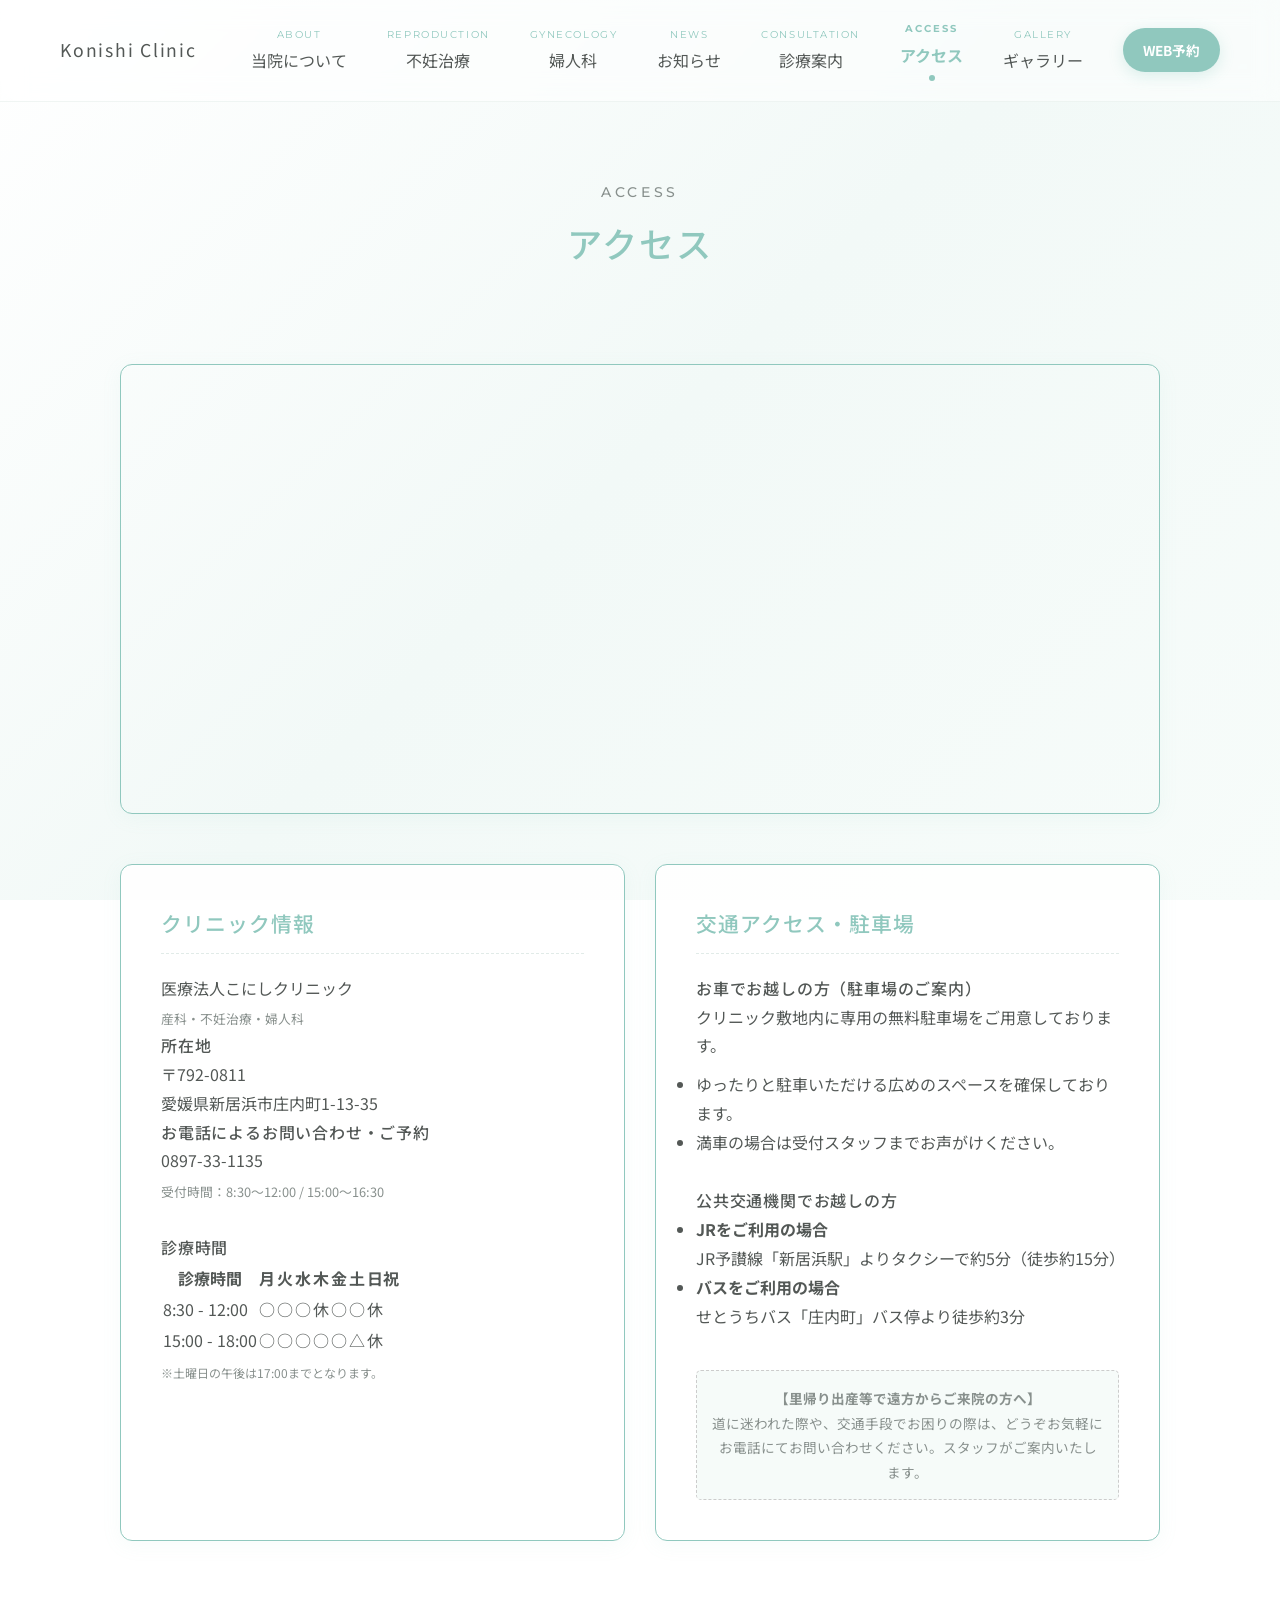
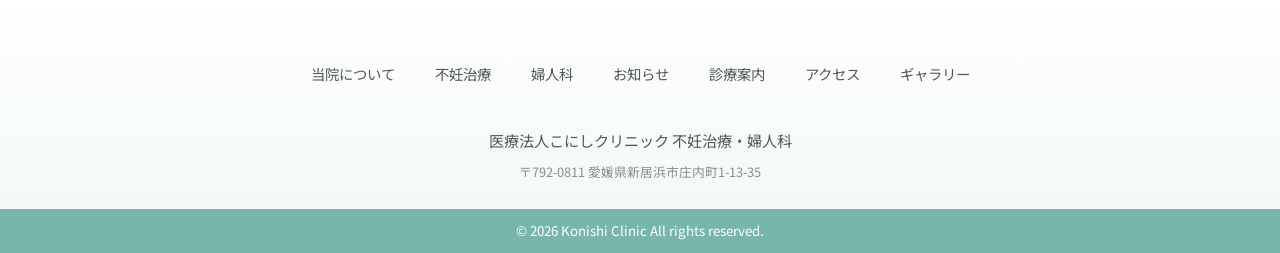
==== commit f98f0f8d: "FIX" ====
--- a/access.html
+++ b/access.html
@@ -19,7 +19,7 @@
         <h1 class="page-title"><span class="en">Access</span>アクセス</h1>
     </div>
 
-    <section class="section" style="padding-top: 40px; padding-bottom: 80px;">
+    <section class="section" style="padding-top: 30px; padding-bottom: 60px;">
         <div class="container">
             
             <div class="access-wrapper">
--- a/css/style.css
+++ b/css/style.css
@@ -207,7 +207,7 @@
     display: inline-block; /* 横並びになりつつ、幅や高さも指定できるブロックにする */
     background: var(--accent); /* 背景色：ミントグリーン */
     color: #ffffff; /* 文字色：白（HEX値） */
-    padding: 12px 25px; /* 内側余白：上下12px、左右25px */
+    padding: 10px 20px; /* 内側余白：上下10px、左右20px（詰めて統一） */
     border-radius: 40px; /* 角を40px丸める（カプセル型のボタンになる） */
     font-size: 0.85rem; 
     font-weight: bold; /* 太字 */
@@ -224,11 +224,11 @@
 /* ページ下部などに置く共通の大きなボタン */
 .btn-web { 
     display: inline-block; 
-    padding: 15px 40px; 
+    padding: 12px 35px; /* 詰めて統一 */
     background: var(--gradient-accent); /* 背景をミントのグラデーションに */
     color: #fff; 
     border-radius: 50px; 
-    margin-top: 20px; 
+    margin-top: 15px; /* 詰めて統一 */
     font-weight: 500;
     box-shadow: 0 4px 15px rgba(144, 200, 190, 0.3); 
 }
@@ -240,10 +240,10 @@
 /* ページ内リンクボタン（治療内容など、白背景にミント枠線のボタン） */
 .service-nav { 
     display: flex; flex-wrap: wrap; /* 横並びにし、画面端で折り返す（wrap） */
-    justify-content: center; gap: 15px; margin-bottom: 80px; 
+    justify-content: center; gap: 12px; margin-bottom: 60px; /* 詰めて統一 */
 }
 .service-nav a { 
-    display: block; padding: 15px 30px; 
+    display: block; padding: 12px 25px; /* 詰めて統一 */
     background: rgba(255,255,255,0.8); /* 白の半透明背景 */
     border: 1px solid var(--accent); /* 1pxのミントグリーンの枠線 */
     color: var(--accent); 
@@ -293,7 +293,7 @@
    06. トップページ専用 (Hero Slider)
 =================================================== */
 .hero { 
-    height: 100vh; /* 高さを画面（Viewport Height）の100%（ぴったりフルスクリーン）にする */
+    height: 80vh; /* 高さを画面（Viewport Height）の80%に調整 */
     position: relative; /* 子要素（スライドや文字）の絶対配置の基準にする */
     overflow: hidden; /* 枠からはみ出た画像は見えなくする */
 }
@@ -331,7 +331,7 @@
     z-index: 10; /* 画像よりずっと上に表示 */
 }
 .glass-panel { 
-    padding: 25px 35px; /* ★余白をさらに削ってスリムに */
+    padding: 20px 30px; /* 詰めて統一 */
     background: rgba(255, 255, 255, 0.5); backdrop-filter: blur(15px);
     border-left: 6px solid var(--accent); 
     box-shadow: 0 10px 40px rgba(144, 200, 190, 0.15); 
@@ -368,16 +368,16 @@
 /* ===================================================
    07. コンテンツ・セクション共通 (Sections)
 =================================================== */
-.section { padding: 100px 0; } /* 各大きな区画（セクション）の上下に100pxの余白 */
+.section { padding: 60px 0; } /* 各大きな区画（セクション）の上下に60pxの余白（詰めて統一） */
 .container { 
     max-width: 1100px; /* 中身の最大幅を1100pxに制限する（大画面PCでも広がりすぎないように） */
     margin: 0 auto; /* 上下はゼロ、左右の余白を自動(auto)にして、要素を画面の中央に配置する */
-    padding: 0 40px; /* 画面が狭くなった時用に、左右に最低限40pxの余白を確保 */
+    padding: 0 30px; /* 画面が狭くなった時用に、左右に最低限30pxの余白を確保（詰めて統一） */
 }
 
 /* トップページのセクション間隔の微調整 */
-.about-section { padding-bottom: 60px; } /* Philosophyのすぐ下の余白を減らす */
-.news-section { padding-top: 60px; }     /* Newsのすぐ上の余白を減らす */
+.about-section { padding-bottom: 40px; } /* Philosophyのすぐ下の余白を減らす */
+.news-section { padding-top: 40px; }     /* Newsのすぐ上の余白を減らす */
 
 /* 下層ページの上部タイトル（ページヘッダー） */
 .page-header { padding: 180px 0 60px; background: transparent; text-align: center; } /* ヘッダーメニューに隠れないよう、上に180pxの余白を大きく取る */
@@ -475,43 +475,54 @@
     text-decoration: none;
 }
 
-/* --- 08-2. 診療案内カード (01〜06) --- */
+/* --- 08-2. 診療案内カード --- */
 .medical-grid { 
     display: grid; 
     grid-template-columns: repeat(3, 1fr); 
-    gap: 30px; 
+    gap: 25px; /* 詰めて統一 */
 }
 .medical-card { 
-    display: block; 
+    display: flex; /* Flexboxで高さを揃える */
+    flex-direction: column; /* 縦方向に並べる */
     background: rgba(255,255,255,0.9); 
-    padding: 40px; 
+    padding: 30px; /* 詰めて統一 */
     border-radius: 12px; 
     border: 1px solid rgba(255,255,255,0.5) !important; 
     box-shadow: 0 4px 20px rgba(144, 200, 190, 0.08); 
-    transition: all 0.4s ease; /* ★追加: 色の変化をフワッと滑らかにする */
-}
-.card-num { 
-    color: var(--accent); font-size: 1.2rem; opacity: 0.4; margin-bottom: 20px; display: block; 
-    transition: all 0.4s ease; /* ★追加: 数字の変化も滑らかにする */
+    transition: all 0.4s ease; /* 色の変化をフワッと滑らかにする */    min-height: 180px; /* ボックスの最小高さを統一 */
+}
+.medical-card .card-content {
+    flex: 1; /* コンテンツを伸ばして高さを揃える */
+    display: flex;
+    flex-direction: column;
+}
+.medical-card .card-content p {
+    flex: 1; /* p要素を伸ばして高さを揃える */
+}
+.medical-card .card-content h4 {
+    color: var(--accent); 
+    font-size: 1.35rem; 
+    font-weight: 500; 
+    margin: 0; /* 外側余白をゼロに */
+    padding-bottom: 18px; /* 内側下余白で統一 */
 }
 
 /* ▼ ホバー時（マウスを乗せた時）の反転エフェクト ▼ */
 .medical-card:hover { 
     transform: translateY(-5px); /* 少し上に動く */
     box-shadow: 0 15px 35px rgba(144, 200, 190, 0.3); /* 影をミント色で少し濃く */
-    background: var(--gradient-accent); /* ★背景をミントのグラデーションに反転 */
-    color: #fff; /* ★全体の文字色を白に反転 */
+    background: var(--gradient-accent); /* 背景をミントのグラデーションに反転 */
+    color: #fff; /* 全体の文字色を白に反転 */
     border-color: transparent !important; /* 枠線を透明にして消す */
 }
-.medical-card:hover .card-num {
-    color: #fff; /* ★左上の数字（01, 02...）も白に反転 */
-    opacity: 0.9; /* 少しだけ透明度を上げてクッキリ見せる */
+.medical-card:hover .card-content h4 {
+    color: #fff; 
 }
 
 /* --- 08-3. 治療フロー＆テーブル --- */
 /* 治療ステップ（ステップ1、ステップ2...などの枠） */
 .flow-step { 
-    background: rgba(255,255,255,0.8); border-radius: 8px; padding: 30px; margin-bottom: 20px; 
+    background: rgba(255,255,255,0.8); border-radius: 8px; padding: 25px; margin-bottom: 15px; /* 詰めて統一 */
     border-left: 5px solid var(--accent); /* 左側に太いミント色のライン */
     box-shadow: 0 4px 15px rgba(144, 200, 190, 0.05); 
 }
@@ -525,7 +536,7 @@
     border-radius: 20px; font-size: 0.8rem; margin-right: 15px; 
     flex-shrink: 0; /* ★追加: 画面が狭くてもSTEPバッジが潰れないようにする */
 }
-.flow-step.with-img { display: flex; gap: 30px; align-items: flex-start; }
+.flow-step.with-img { display: flex; gap: 25px; align-items: flex-start; } /* 詰めて統一 */
 .flow-step.with-img .step-text { flex: 1; }
 /* 画像を入れるためのダミー枠（破線） */
 .step-img-dummy { width: 250px; height: 180px; background-color: var(--bg-light); border: 2px dashed var(--accent); border-radius: 8px; display: flex; align-items: center; justify-content: center; flex-shrink: 0; padding: 10px; }
@@ -542,9 +553,9 @@
 }
 
 /* 診療時間などの表（テーブル） */
-.schedule-wrap { overflow-x: auto; margin-bottom: 25px; } /* スマホなどで表がはみ出す時、表の中だけを横スクロールできるようにする */
+.schedule-wrap { overflow-x: auto; margin-bottom: 20px; } /* 詰めて統一 */
 .medical-table { width: 100%; min-width: 600px; border-collapse: collapse; background: #fff; box-shadow: 0 4px 15px rgba(144, 200, 190, 0.08); border-radius: 8px; overflow: hidden; } /* border-collapse: 枠線の隙間をなくす */
-.medical-table th, .medical-table td { padding: 15px 10px; text-align: center; border: 1px solid var(--line); font-size: 0.95rem; }
+.medical-table th, .medical-table td { padding: 12px 8px; text-align: center; border: 1px solid var(--line); font-size: 0.95rem; } /* 詰めて統一 */
 .medical-table th { background: rgba(235, 246, 243, 0.6); color: var(--accent); font-weight: 500; } /* 見出しセル（th）の色 */
 .medical-table td.closed { color: #aaa; background-color: #fcfcfc; } /* 休診日のセル（グレーアウト） */
 
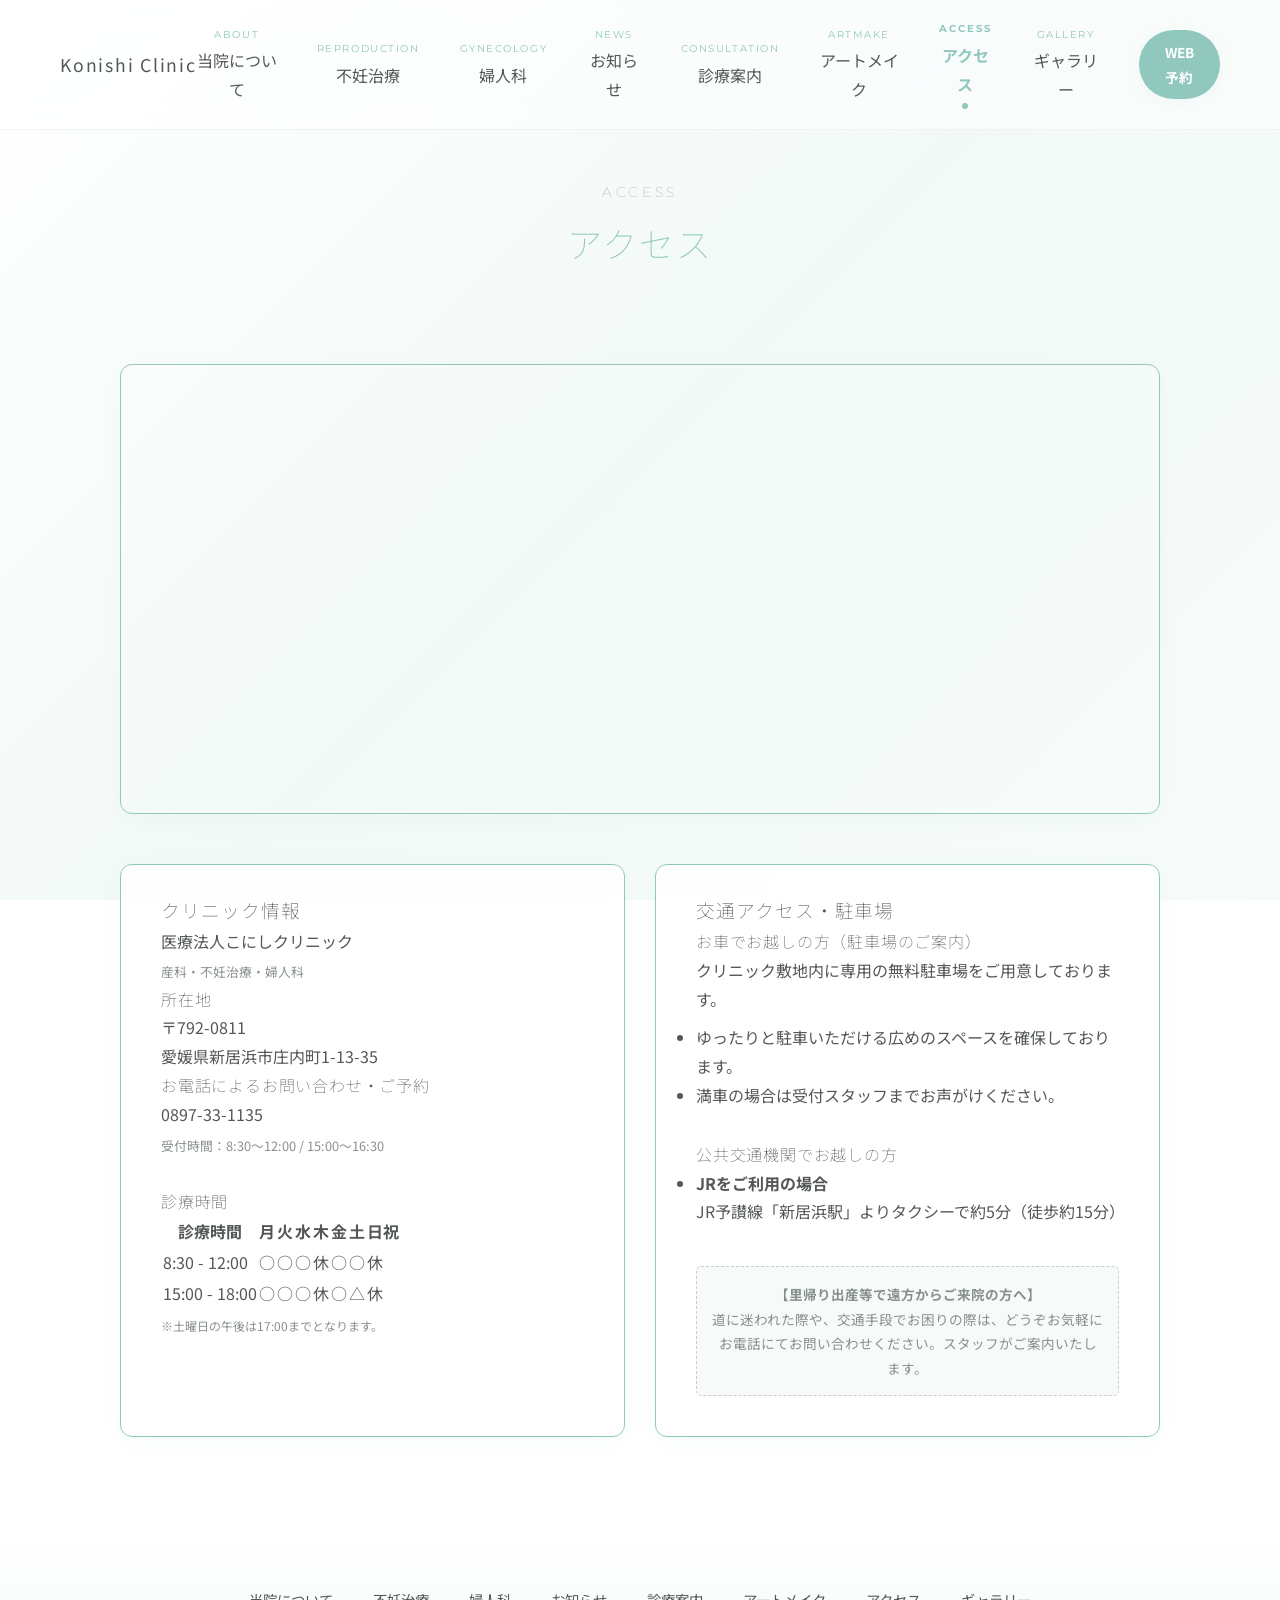
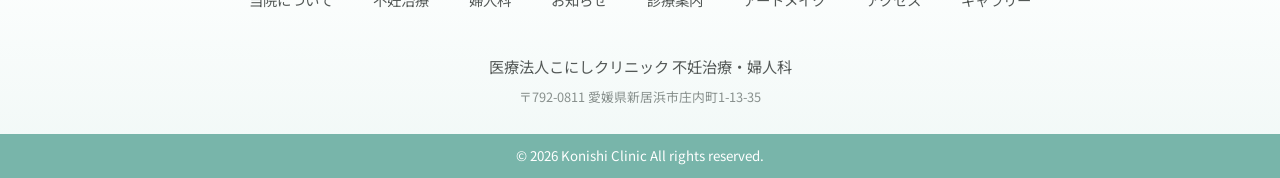
==== commit f82b6199: "Fix" ====
--- a/access.html
+++ b/access.html
@@ -62,7 +62,7 @@
                                 </tr>
                                 <tr>
                                     <td>15:00 - 18:00</td>
-                                    <td>○</td><td>○</td><td>○</td><td>○</td><td>○</td><td>△</td><td>休</td>
+                                    <td>○</td><td>○</td><td>○</td><td>休</td><td>○</td><td>△</td><td>休</td>
                                 </tr>
                             </table>
                             <p style="font-size: 0.75rem; color: var(--sub-text); margin-top: 5px;">※土曜日の午後は17:00までとなります。</p>
@@ -85,7 +85,6 @@
                             <h4>公共交通機関でお越しの方</h4>
                             <ul class="transport-list">
                                 <li><strong>JRをご利用の場合</strong><br>JR予讃線「新居浜駅」よりタクシーで約5分（徒歩約15分）</li>
-                                <li><strong>バスをご利用の場合</strong><br>せとうちバス「庄内町」バス停より徒歩約3分</li>
                             </ul>
                         </div>
                         
--- a/css/style.css
+++ b/css/style.css
@@ -1,825 +1,375 @@
 @charset "UTF-8";
-/* ↑このファイルがUTF-8という文字コードで書かれていることをブラウザに伝えます（文字化け防止） */
 
 /* ===================================================
    【目次】
-   01. カラーバリエーション・基本設定 (:root)
-   02. 基本レイアウト・文字設定 (Typography & Reset)
-   03. 汎用クラス定義 (Utility Classes)
-   04. ヘッダー・ナビゲーション (Header & Menu)
-   05. ボタン・共通パーツ (Buttons & UI)
-   06. トップページ専用 (Hero Slider)
-   07. コンテンツ・セクション共通 (Sections)
-   08. 各種コンポーネント (お知らせ・カード・表など)
-   09. フッター (Footer)
-   10. スマホ・タブレット対応 (Responsive)
-   11. JS・特殊機能用クラス (Lightbox, Animation)
-=================================================== */
-
-/* ===================================================
-   01. カラーバリエーション・基本設定 (:root)
-   ※サイト全体で使い回す「変数（カスタムプロパティ）」を定義します。
-   ※後から色を変えたい時は、ここの値を変更するだけで全ページに反映されます。
+   01. 変数定義（カラー・フォント・余白を一元管理）
+   02. 基本レイアウト・文字設定
+   03. 汎用クラス定義
+   04. ヘッダー・ナビゲーション
+   05. ボタン・共通パーツ
+   06. 共通ボックススタイル（★今回新設・統合）
+   07. トップページ専用 (Hero Slider)
+   08. 各種コンポーネント (表・フロー・ギャラリー等)
+   09. フッター
+   10. スマホ・タブレット対応
+   11. JS・特殊機能用クラス
+=================================================== */
+
+/* ===================================================
+   01. 変数定義 (:root)
 =================================================== */
 :root {
-    /* グラデーション設定（linear-gradient = 直線的なグラデーション） */
-    /* 135deg: 斜め右下方向へ / 0%の色から始まり、50%の色を経由し、100%の色で終わる */
+    /* カラー */
     --gradient-bg: linear-gradient(135deg, #FFFFFF 0%, #F2F9F7 50%, #F7FCFA 100%);
     --gradient-accent: linear-gradient(135deg, #B6DFD6 0%, #90C8BE 100%);
-    
-    /* テーマカラー（HEX値 = #から始まる16進数のカラーコード） */
-    --accent: #90C8BE;       /* メインのミントグリーン */
-    --hover-accent: #78B5AA; /* マウスを乗せた時用の、少し濃いミントグリーン */
-    
-    /* テキスト・背景・ラインの色 */
-    --text: #535856;         /* メインの文字色（真っ黒ではなく、目に優しいチャコールグレー） */
-    --sub-text: #88908D;     /* 控えめな文字色（薄いグレー、補足説明などに使用） */
-    --bg-light: #F6FBF9;     /* ほんのりミントがかった白背景（カードやボックスの背景用） */
-    --line: #E1EBE8;         /* 区切り線などの淡い色 */
-    
-    /* フォント（書体）設定：左から優先して読み込まれ、無い場合は右のフォントが適用されます */
-    --font-ja: 'Noto Sans JP', sans-serif; /* 日本語用：読みやすいゴシック体（sans-serif） */
-    --font-en: 'Montserrat', sans-serif;   /* 英語用：スタイリッシュなゴシック体 */
-    --font-serif: 'Shippori Mincho', serif; /* 見出し用：明朝体（serif）で高級感を演出 */
-}
-
-/* ===================================================
-   02. 基本レイアウト・文字設定 (Typography & Reset)
-=================================================== */
-* { 
-    /* すべての要素（*）に対する初期化（リセット） */
-    margin: 0;  /* 外側の余白をゼロにする */
-    padding: 0; /* 内側の余白をゼロにする */
-    box-sizing: border-box; /* 幅や高さの計算に、余白と枠線を含める（レイアウト崩れを防ぐ魔法のコード） */
-}
-
-html { 
-    scroll-behavior: smooth; /* ページ内リンク（#topなど）をクリックした時、スルスルと滑らかに移動する */
-}
-
+    --accent: #90C8BE;
+    --hover-accent: #78B5AA;
+    --text: #535856;
+    --sub-text: #88908D;
+    --bg-light: #F6FBF9;
+    --line: #E1EBE8;
+    
+    /* フォント */
+    --font-ja: 'Noto Sans JP', sans-serif;
+    --font-en: 'Montserrat', sans-serif;
+    --font-serif: 'Shippori Mincho', serif;
+
+    /* ★追加：デザインルールの統一（角丸・影・余白） */
+    --radius: 12px;
+    --shadow: 0 4px 20px rgba(144, 200, 190, 0.08);
+    --shadow-hover: 0 10px 30px rgba(144, 200, 190, 0.15);
+    
+    /* 余白サイズ（PC用基準） */
+    --sp-section: 80px; /* セクションの上下余白 */
+    --sp-box: 40px;     /* ボックス内の余白 */
+    --sp-gap: 30px;     /* グリッドや要素間の隙間 */
+}
+
+/* ★追加：スマホ時には変数の数値を一括で小さくする（これで個別のスマホ設定が不要に！） */
+@media (max-width: 768px) {
+    :root {
+        --sp-section: 50px;
+        --sp-box: 20px;
+        --sp-gap: 20px;
+    }
+}
+
+/* ===================================================
+   02. 基本レイアウト・文字設定
+=================================================== */
+* { margin: 0; padding: 0; box-sizing: border-box; }
+html { scroll-behavior: smooth; }
 body {
-    font-family: var(--font-ja); /* 全体のフォントを上で定義した日本語フォントにする */
-    color: var(--text); /* 全体の文字色を上で定義した色にする */
-    background: var(--gradient-bg); /* 全体の背景をグラデーションにする */
-    background-attachment: fixed; /* スクロールしても背景画像（グラデーション）を固定する */
-    line-height: 1.8; /* 行間を文字サイズの1.8倍に設定（読みやすさの黄金比） */
-    overflow-x: hidden; /* 横スクロールバーを非表示にする（スマホでの横揺れ防止） */
-    -webkit-font-smoothing: antialiased; /* MacやiPhoneで文字の輪郭を滑らかに綺麗に表示させる */
-}
-
-h1, h2, h3, h4, h5, h6 { 
-    font-family: var(--font-ja); /* 見出しのフォント設定 */
-    font-weight: 500; /* 文字の太さ（通常は400、太字は700。500は少しだけ太い） */
-    letter-spacing: 0.05em; /* 文字と文字の隙間（字送り）を少し空けて読みやすくする */
-}
-
-img { 
-    width: 100%; /* 画像の横幅を親要素（枠）の100%に合わせる */
-    height: auto; /* 高さは元の画像の比率を保って自動調整する */
-    display: block; /* 画像の下にできる不要な謎の隙間を消す */
-}
-
-a { 
-    text-decoration: none; /* リンクの下線を消す */
-    color: inherit; /* リンクの色を、親要素の文字色と同じにする（勝手に青くなるのを防ぐ） */
-    transition: 0.3s; /* マウスを乗せた時などの変化を、0.3秒かけて滑らかに行う */
-}
-
-em {
-    color: var(--hover-accent); /* 濃いミント色にする */
-    font-style: normal; /* デフォルトの斜体は抑える */
-    font-weight: 600; /* 少しだけ強調する */
-}
-
-/* 英語装飾テキスト用クラス（クラス = .から始まる特定の部品への命令） */
-.en, .en-title, .more, .arrow-link, time, .card-num { 
-    font-family: var(--font-en); /* 英語用フォントを適用 */
-    text-transform: uppercase; /* 小文字で入力しても、自動的にすべて大文字（UPPERCASE）に変換する */
-    letter-spacing: 0.15em; /* 文字の間隔を広め（0.15文字分）にとってスタイリッシュに */
-}
-
-/* ===================================================
-   03. 汎用クラス定義 (Utility Classes)
-   ※ HTML側で直接 `class="text-center"` のように書いてレイアウトを微調整するための便利クラスです。
-   ※ `!important` は「他のどんな設定よりもこれを最優先しろ」という強い命令です。
-=================================================== */
-.text-center { text-align: center !important; } /* 文字を中央揃えにする */
-.text-left { text-align: left !important; }     /* 文字を左揃えにする */
-.text-right { text-align: right !important; }   /* 文字を右揃えにする */
-
-.w-100 { width: 100% !important; } /* 横幅を100%にする */
-.w-50 { width: 50% !important; }   /* 横幅を50%（半分）にする */
-
-.mt-20 { margin-top: 20px !important; }       /* 上の外側余白を20px空ける */
-.mb-20 { margin-bottom: 20px !important; }    /* 下の外側余白を20px空ける */
-.pt-0 { padding-top: 0 !important; }          /* 上の内側余白をゼロにする（詰めたい時用） */
-.pb-0 { padding-bottom: 0 !important; }       /* 下の内側余白をゼロにする */
-
-.normal-list { list-style-type: disc; } /* リストのマーカーを黒い丸にする */
-
-/* ===================================================
-   04. ヘッダー・ナビゲーション (Header & Menu)
+    font-family: var(--font-ja); color: var(--text); background: var(--gradient-bg);
+    background-attachment: fixed; line-height: 1.8; overflow-x: hidden; -webkit-font-smoothing: antialiased;
+}
+h1, h2, h3, h4, h5, h6 { font-family: var(--font-ja); font-weight: 100; letter-spacing: 0.05em; }
+img { width: 100%; height: auto; display: block; }
+a { text-decoration: none; color: inherit; transition: 0.3s; }
+em { color: var(--hover-accent); font-style: normal; font-weight: 600; }
+.en, .en-title, .more, .arrow-link, time, .card-num { font-family: var(--font-en); text-transform: uppercase; letter-spacing: 0.15em; }
+
+/* ===================================================
+   03. 汎用クラス定義
+=================================================== */
+.text-center { text-align: center !important; }
+.text-left { text-align: left !important; }
+.text-right { text-align: right !important; }
+.w-100 { width: 100% !important; }
+.w-50 { width: 50% !important; }
+.mt-20 { margin-top: 20px !important; }
+.mb-20 { margin-bottom: 20px !important; }
+.pt-0 { padding-top: 0 !important; }
+.pb-0 { padding-bottom: 0 !important; }
+.normal-list { list-style-type: disc; margin-left: 20px; }
+
+/* ===================================================
+   04. ヘッダー・ナビゲーション
 =================================================== */
 .glass-header {
-    position: fixed; 
-    top: 0; left: 0; /* ★ここを追加（常に画面の左上にピン留めする） */
-    width: 100%; padding: 20px 60px; z-index: 1000;
-    background: rgba(255, 255, 255, 0.5); backdrop-filter: blur(12px);
-    border-bottom: 1px solid rgba(225, 235, 232, 0.5);
-}
-
-.header-inner { 
-    display: flex; /* Flexbox（要素を横並びにする魔法の箱）を有効化 */
-    justify-content: space-between; /* 中身（ロゴとメニュー）を左右の両端に離して配置 */
-    align-items: center; /* 中身の縦方向の位置を中央で揃える */
-}
-
-.logo { 
-    font-size: 1.1rem; /* 文字サイズ（1rem = 基準サイズの1倍、約16px） */
-    letter-spacing: 0.1em; /* 字送り */
-    white-space: nowrap; /* 文字が長くても絶対に改行させない */
-    flex-shrink: 0; /* 画面が狭くなってもロゴの幅を縮ませない */
-}
-
-nav ul { 
-    display: flex; /* メニューのリスト（li）を横並びにする */
-    list-style: none; /* リストの先頭につく「・」を消す */
-    align-items: center; /* 縦方向の中央揃え */
-    gap: 40px; /* メニューとメニューの間の隙間を40px空ける */
-    position: relative; /* インジケーター（追従する線）の基準位置にするため設定 */
-    z-index: 1; 
-}
-
-nav a { 
-    text-align: center; /* リンク内の文字を中央揃え */
-    display: block; /* リンクのクリックできる範囲を文字だけでなくブロック全体に広げる */
-}
-
-nav a:hover { 
-    transform: translateY(-3px); /* マウスを乗せた時(hover)、上に3px移動（フワッと浮く） */
-    color: var(--hover-accent); /* 文字色を濃いミントに変更 */
-}
-
-nav a .en { 
-    display: block; /* 英語表記部分を改行させて日本語の上に配置 */
-    font-size: 0.65rem; /* 英語表記は少し小さめに */
-    color: var(--accent); /* 色はミントグリーン */
-    margin-bottom: 2px; /* 日本語との間に2pxの隙間を空ける */
-}
-
-/* 現在地（Active）のページを示すメニューの装飾 */
-nav a.active { color: var(--accent) !important; font-weight: 700; } /* 色を変えて太字にする */
-nav a.active .en { font-weight: 700; letter-spacing: 0.2em; } /* 英語部分も太字にし、少し文字間隔を広げる */
-nav a.active::after { 
-    /* 現在地のメニューの下に、疑似要素(::after)を使って丸いドットを表示する */
-    content: ''; /* 表示する文字は無し */
-    display: block; 
-    width: 6px; height: 6px; /* 6pxの正方形 */
-    background-color: var(--accent); /* 色はミントグリーン */
-    border-radius: 50%; /* 角を50%丸めて完全な円にする */
-    margin: 5px auto 0; /* 上に5px余白を空け、左右はauto（中央揃え）にする */
-}
-.reserve-btn a.active::after { display: none; } /* WEB予約ボタンには丸いドットを表示しない */
-
-/* PC用：メニューの下をスライドして追従するインジケーター（線） */
+    position: fixed; top: 0; left: 0; width: 100%; padding: 20px 60px; z-index: 1000;
+    background: rgba(255, 255, 255, 0.5); backdrop-filter: blur(12px); border-bottom: 1px solid rgba(225, 235, 232, 0.5);
+}
+.header-inner { display: flex; justify-content: space-between; align-items: center; }
+.logo { font-size: 1.1rem; letter-spacing: 0.1em; white-space: nowrap; flex-shrink: 0; }
+nav ul { display: flex; list-style: none; align-items: center; gap: 40px; position: relative; z-index: 1; }
+nav a { text-align: center; display: block; }
+nav a:hover { transform: translateY(-3px); color: var(--hover-accent); }
+nav a .en { display: block; font-size: 0.65rem; color: var(--accent); margin-bottom: 2px; }
+nav a.active { color: var(--accent) !important; font-weight: 700; }
+nav a.active .en { font-weight: 700; letter-spacing: 0.2em; }
+nav a.active::after { content: ''; display: block; width: 6px; height: 6px; background-color: var(--accent); border-radius: 50%; margin: 5px auto 0; }
+.reserve-btn a.active::after { display: none; }
+
 @media (min-width: 1150px) {
-    /* 画面幅が1150px以上（PCサイズ）の時だけ適用されるルール */
     .nav-indicator {
-        position: absolute; 
-        bottom: -5px; left: 0; 
-        height: calc(100% + 10px); 
-        width: 0; 
-        background: transparent; /* ★背景のグラデーションを透明にして消す */
-        border-bottom: 2px solid var(--accent); /* ★下のミントグリーンの線だけを残す */
-        border-radius: 4px; 
-        transition: all 0.4s cubic-bezier(0.25, 1, 0.5, 1);
-        opacity: 0; 
-        pointer-events: none; 
-        z-index: -1; 
+        position: absolute; bottom: -5px; left: 0; height: calc(100% + 10px); width: 0; 
+        background: transparent; border-bottom: 2px solid var(--accent); border-radius: 4px; 
+        transition: all 0.4s cubic-bezier(0.25, 1, 0.5, 1); opacity: 0; pointer-events: none; z-index: -1; 
     }
 }
 
 /* ===================================================
-   05. ボタン・共通パーツ (Buttons & UI)
-=================================================== */
-/* ヘッダー内にある「WEB予約」ボタン */
+   05. ボタン・共通パーツ
+=================================================== */
+/* ヘッダーWEB予約 */
 .reserve-btn a {
-    display: inline-block; /* 横並びになりつつ、幅や高さも指定できるブロックにする */
-    background: var(--accent); /* 背景色：ミントグリーン */
-    color: #ffffff; /* 文字色：白（HEX値） */
-    padding: 10px 20px; /* 内側余白：上下10px、左右20px（詰めて統一） */
-    border-radius: 40px; /* 角を40px丸める（カプセル型のボタンになる） */
-    font-size: 0.85rem; 
-    font-weight: bold; /* 太字 */
-    border: none; /* 枠線なし */
-    box-shadow: 0 4px 15px rgba(94, 187, 170, 0.2); /* 影：右0px、下4pxにズラし、15pxの強さでぼかす。色はミントで透明度20% */
-}
-.reserve-btn a:hover {
-    transform: scale(1.05) !important; /* マウスホバー時、元の1.05倍の大きさにフワッと拡大する */
-    background: var(--hover-accent); /* 背景色を濃いミントに */
-    color: #fff !important;
-    box-shadow: 0 8px 20px rgba(94, 187, 170, 0.3); /* 影を大きく・濃くして、より浮き上がったように見せる */
-}
-
-/* ページ下部などに置く共通の大きなボタン */
+    display: inline-block; background: var(--accent); color: #ffffff; padding: 10px 20px; 
+    border-radius: 40px; font-size: 0.85rem; font-weight: bold; border: none; box-shadow: var(--shadow);
+}
+.reserve-btn a:hover { transform: scale(1.05) !important; background: var(--hover-accent); color: #fff !important; box-shadow: var(--shadow-hover); }
+
+/* 汎用ボタン */
 .btn-web { 
-    display: inline-block; 
-    padding: 12px 35px; /* 詰めて統一 */
-    background: var(--gradient-accent); /* 背景をミントのグラデーションに */
-    color: #fff; 
-    border-radius: 50px; 
-    margin-top: 15px; /* 詰めて統一 */
-    font-weight: 500;
-    box-shadow: 0 4px 15px rgba(144, 200, 190, 0.3); 
-}
-.btn-web:hover { 
-    transform: translateY(-2px) scale(1.05); /* 上に2px移動しつつ、1.05倍に拡大する合わせ技 */
-    box-shadow: 0 8px 20px rgba(94, 187, 170, 0.4); 
-}
-
-/* ページ内リンクボタン（治療内容など、白背景にミント枠線のボタン） */
-.service-nav { 
-    display: flex; flex-wrap: wrap; /* 横並びにし、画面端で折り返す（wrap） */
-    justify-content: center; gap: 12px; margin-bottom: 60px; /* 詰めて統一 */
-}
+    display: inline-block; padding: 12px 35px; background: var(--gradient-accent); color: #fff; 
+    border-radius: 50px; margin-top: 15px; font-weight: 500; box-shadow: var(--shadow); 
+}
+.btn-web:hover { transform: translateY(-2px) scale(1.05); box-shadow: var(--shadow-hover); }
+
+/* 丸ボタンナビ */
+.service-nav { display: flex; flex-wrap: wrap; justify-content: center; gap: 12px; margin-bottom: var(--sp-box); }
 .service-nav a { 
-    display: block; padding: 12px 25px; /* 詰めて統一 */
-    background: rgba(255,255,255,0.8); /* 白の半透明背景 */
-    border: 1px solid var(--accent); /* 1pxのミントグリーンの枠線 */
-    color: var(--accent); 
-    border-radius: 40px; 
-    font-family: var(--font-ja); /* ★基本のフォント（ゴシック体）に統一 */
-    font-weight: 500; /* ★少し太字にして読みやすさをアップ */
-    letter-spacing: 0.05em; font-size: 0.95rem; 
-}
-
-.service-nav a:hover { 
-    background: var(--gradient-accent); /* ホバー時はグラデーション背景に塗りつぶす */
-    color: #fff; /* 文字は白に反転 */
-    transform: translateY(-3px); box-shadow: 0 5px 15px rgba(144, 200, 190, 0.3); 
-    border-color: transparent; /* 枠線を透明にして消す */
-}
-
-
-/* 注意書きテキスト（ピンクの枠） */
-.notice-text { 
-    font-size: 0.85rem; 
-    color: #C87481; /* くすんだローズピンク文字 */
-    background: #FDF4F6; /* 極薄いピンク背景 */
-    padding: 15px; 
-    border-radius: 8px; 
-    margin-bottom: 20px; 
-    border: 1px solid #F0E1E4; /* 薄いピンクの枠線 */
-    line-height: 1.6; 
-}
-
-/* 少しだけ注目させたい時のミントグリーン枠 */
-.point-text { 
-    font-size: 0.85rem; 
-    color: var(--text); /* 文字色は読みやすい基本のチャコールグレー */
-    background: var(--bg-light); /* すでに設定済みの「ほんのりミントがかった白」 */
-    padding: 15px; 
-    border-radius: 8px; 
-    margin-bottom: 20px; 
-    border: 1px solid var(--accent); /* 基本のミントグリーンで枠を囲む */
-    line-height: 1.6; 
-}
-
-/* 文字を太字にしてさらに目立たせたい部分の装飾 */
-.point-text strong {
-    color: var(--accent);
-}
-/* ===================================================
-   06. トップページ専用 (Hero Slider)
-=================================================== */
-.hero { 
-    height: 80vh; /* 高さを画面（Viewport Height）の80%に調整 */
-    position: relative; /* 子要素（スライドや文字）の絶対配置の基準にする */
-    overflow: hidden; /* 枠からはみ出た画像は見えなくする */
-}
-.slide { 
-    position: absolute; inset: 0; /* 上下左右0pxの位置に張り付かせる（画面全体に広がる） */
-    opacity: 0; /* 最初は透明（見えない） */
-    transition: opacity 2s ease-in-out; /* 透明度の変化（フェードイン・アウト）を2秒かけて行う */
-    z-index: 1; /* 重なり順：下 */
-}
-.slide.is-active { 
-    opacity: 1; /* アクティブなスライドは透明度1（完全に見える）にする */
-    z-index: 2; /* アクティブなスライドを上に持ってくる */
-}
-
-.img-wrap { 
-    width: 100%; height: 100%; 
-    transform: scale(1.1); /* 最初は画像を1.1倍に拡大しておく */
-    transition: transform 8s linear; /* 8秒かけて一定の速度(linear)で変化させる（ズームアウトの準備） */
-}
-.slide.is-active .img-wrap { 
-    transform: scale(1.0); /* アクティブになったら、8秒かけて元の等倍(1.0)にゆっくり縮小（ズームアウト）していく */
-}
-.slide img { 
-    width: 100%; 
-    height: 100%; 
-    object-fit: cover; 
-    filter: brightness(0.95); 
-}
-
-/* スライド上に乗るガラス風パネル（キャッチコピー） */
-.hero-content { 
-    position: absolute; inset: 0; display: flex; 
-    align-items: center; /* 縦方向の中央 */
-    padding-left: 10%; /* 左端から10%の余白を空ける */
-    z-index: 10; /* 画像よりずっと上に表示 */
-}
-.glass-panel { 
-    padding: 20px 30px; /* 詰めて統一 */
-    background: rgba(255, 255, 255, 0.5); backdrop-filter: blur(15px);
-    border-left: 6px solid var(--accent); 
-    box-shadow: 0 10px 40px rgba(144, 200, 190, 0.15); 
-}
-.hero-content h2 { 
-    font-size: 2.0rem; /* ★文字サイズも少し小さく */
-    line-height: 1.4; 
-    margin-bottom: 5px; /* ★下の余白をさらに詰める */
-    color: var(--text); font-weight: 250; 
-}
-.glass-panel p {
-    font-size: 1rem; /* ★英語サブタイトルも大きすぎないよう指定 */
-    margin: 0;
-}
-
-/* スライダー下部の丸い点（ドット） */
-.slider-dots { 
-    position: absolute; 
-    bottom: 40px; /* 下から40pxの位置 */
-    left: 50%; transform: translateX(-50%); /* 左から50%押し出し、自分の幅の半分(-50%)戻すことで、完璧な中央配置にするテクニック */
-    z-index: 20; display: flex; gap: 15px; 
-}
-.dot { 
-    width: 8px; height: 8px; /* 通常時は8pxの正円 */
-    background: rgba(0,0,0,0.15); /* 黒の15%透明 */
-    border-radius: 50%; cursor: pointer; /* マウスカーソルを指マーク(pointer)にする */
-}
-.dot.is-active { 
-    background: var(--accent); /* 今表示しているスライドのドットはミントグリーンに */
-    width: 24px; /* 横幅を広げてカプセル型にする */
-    border-radius: 10px; transition: all 0.3s; 
-}
-
-/* ===================================================
-   07. コンテンツ・セクション共通 (Sections)
-=================================================== */
-.section { padding: 60px 0; } /* 各大きな区画（セクション）の上下に60pxの余白（詰めて統一） */
-.container { 
-    max-width: 1100px; /* 中身の最大幅を1100pxに制限する（大画面PCでも広がりすぎないように） */
-    margin: 0 auto; /* 上下はゼロ、左右の余白を自動(auto)にして、要素を画面の中央に配置する */
-    padding: 0 30px; /* 画面が狭くなった時用に、左右に最低限30pxの余白を確保（詰めて統一） */
-}
-
-/* トップページのセクション間隔の微調整 */
-.about-section { padding-bottom: 40px; } /* Philosophyのすぐ下の余白を減らす */
-.news-section { padding-top: 40px; }     /* Newsのすぐ上の余白を減らす */
-
-/* 下層ページの上部タイトル（ページヘッダー） */
-.page-header { padding: 180px 0 60px; background: transparent; text-align: center; } /* ヘッダーメニューに隠れないよう、上に180pxの余白を大きく取る */
+    display: block; padding: 12px 25px; background: rgba(255,255,255,0.8); border: 1px solid var(--accent); 
+    color: var(--accent); border-radius: 40px; font-family: var(--font-ja); font-weight: 500; letter-spacing: 0.05em; font-size: 0.95rem; 
+}
+.service-nav a:hover { background: var(--gradient-accent); color: #fff; transform: translateY(-3px); box-shadow: var(--shadow); border-color: transparent; }
+
+/* 注意書き・ポイント枠 */
+.notice-text { font-size: 0.85rem; color: #C87481; background: #FDF4F6; padding: 15px; border-radius: 8px; margin-bottom: 20px; border: 1px solid #F0E1E4; line-height: 1.6; }
+.point-text { font-size: 0.85rem; color: var(--text); background: var(--bg-light); padding: 15px; border-radius: 8px; margin-bottom: 20px; border: 1px solid var(--accent); line-height: 1.6; }
+.point-text strong { color: var(--accent); }
+
+/* ===================================================
+   06. 共通ボックススタイル (★今回統合し、大幅に軽量化)
+=================================================== */
+.section { padding: var(--sp-section) 0; }
+.container { max-width: 1100px; margin: 0 auto; padding: 0 30px; }
+.page-header { padding: 180px 0 60px; background: transparent; text-align: center; }
 .page-title { font-size: 2.2rem; color: var(--accent); }
 .page-title .en { display: block; font-size: 0.9rem; color: var(--sub-text); margin-bottom: 5px; letter-spacing: 0.25em; }
-
-/* ページごとの導入文（イントロ） */
 .page-intro { text-align: center; margin-bottom: 50px; }
 .page-intro h3 { font-size: 1.5rem; color: var(--accent); margin-bottom: 20px;}
-.page-intro p { font-size: 1rem; line-height: 2; }
-
-/* 下層ページの白背景の大きな枠組み */
-.content-section, .gyne-section {
-    margin-bottom: 60px; 
-    padding: 50px; /* 枠の内側に50pxのゆとり */
-    background: rgba(255,255,255,0.9); /* 白の90%不透明 */
-    border-radius: 12px; /* 角丸12px */
-    box-shadow: 0 4px 25px rgba(144, 200, 190, 0.06); 
-    scroll-margin-top: 120px; /* ページ内リンクで飛んできた時、固定ヘッダーの下に隠れないよう、上に120pxの見えないバリア（スクロール位置調整）を張る */
-    border: 1px solid var(--accent); /* ★枠線をミントグリーンに変更 */
-}
-/* 枠組みの中の見出し（h3） */
-.content-section h3, .gyne-section h3 { 
-    font-size: 1.6rem; color: var(--accent); 
-    border-bottom: 1px solid var(--line); /* 下線 */
-    padding-bottom: 15px; margin-bottom: 30px; 
-}
-.content-section p, .gyne-section p { margin-bottom: 20px; line-height: 1.8; font-size: 0.95rem; }
-
-/* ===================================================
-   08. 各種コンポーネント
-=================================================== */
-
-/* --- 08-1. お知らせリスト --- */
-.news-list { 
-    list-style: none; 
-    border: 1px solid var(--accent); 
-    border-radius: 8px; 
-    padding: 20px; 
-    background: rgba(255,255,255,0.5); 
-}
-.news-list li {
-    display: flex; align-items: flex-start; 
-    justify-content: space-between; gap: 20px;
-    padding: 25px 15px; 
-    border-bottom: 1px solid var(--line);
-    transition: all 0.3s ease;
-    border-radius: 8px; scroll-margin-top: 100px;
-    background: transparent;
-}
-.news-list li:last-child {
-    border-bottom: none;
-}
-.news-list li:hover { 
-    background: rgba(255,255,255,0.7);
-    transform: translateX(5px); /* 右に5pxスッと動かす */
-}
-.news-list li > a:first-child,
-.news-list li > div.news-text-wrap {  /* ←この行を追加！ */
-    flex-grow: 1; display: flex; align-items: center; 
-    min-width: 0; 
-}
-.news-list p { 
-    flex: 1; margin-right: 20px; line-height: 1.6; 
-    min-width: 0; word-break: break-word; /* ★追加：長い文章でも必ず枠内で折り返す */
-}
-.news-list li > a:last-child { flex-shrink: 0; } /* 最後の要素（画像）は幅を縮ませない */
+
+/* 白背景＋ミント枠＋影の共通ボックス（全ページ共通） */
+.content-section, .gyne-section, .price-box, .info-box, .staff-box, .doctor-box, .res-card, .medical-card {
+    background: rgba(255,255,255,0.9);
+    border: 1px solid var(--accent) !important;
+    border-radius: var(--radius);
+    padding: var(--sp-box);
+    box-shadow: var(--shadow);
+    margin-bottom: var(--sp-gap);
+}
+
+/* --- 06. 共通ボックススタイル --- */
+.content-section, .gyne-section, .price-box, .info-box, .staff-box, .doctor-box, .res-card, .medical-card {
+    background: rgba(255,255,255,0.9);
+    border: 1px solid var(--accent) !important;
+    border-radius: var(--radius);
+    
+    /* ▼ 修正：上側の余白（第一引数）を少し小さくし、左右下と分けます ▼ */
+    padding: calc(var(--sp-box) * 0.7) var(--sp-box) var(--sp-box); 
+    
+    box-shadow: var(--shadow);
+    margin-bottom: var(--sp-gap);
+}
+.content-section h3:not(:first-of-type), .gyne-section h3:not(:first-of-type) { margin-top: 0; }
+.price-box .price-title { font-weight: bold; color: var(--accent); font-size: 1.1rem; margin-bottom: 15px; border-bottom: 1px dashed var(--line); padding-bottom: 10px; }
+.staff-box h4 { color: var(--accent); margin-bottom: 15px; font-size: 1.1rem; border-bottom: 1px dashed var(--line); padding-bottom: 10px; }
+
+/* ===================================================
+   07. トップページ専用 (Hero Slider)
+=================================================== */
+.hero { height: 80vh; position: relative; overflow: hidden; }
+.slide { position: absolute; inset: 0; opacity: 0; transition: opacity 2s ease-in-out; z-index: 1; }
+.slide.is-active { opacity: 1; z-index: 2; }
+.img-wrap { width: 100%; height: 100%; transform: scale(1.1); transition: transform 8s linear; }
+.slide.is-active .img-wrap { transform: scale(1.0); }
+.slide img { width: 100%; height: 100%; object-fit: cover; filter: brightness(0.95); }
+.hero-content { position: absolute; inset: 0; display: flex; align-items: center; padding-left: 10%; z-index: 10; }
+.glass-panel { padding: 25px 35px; background: rgba(255, 255, 255, 0.5); backdrop-filter: blur(15px); border-left: 6px solid var(--accent); box-shadow: var(--shadow); }
+.hero-content h2 { font-size: 2.0rem; line-height: 1.4; margin-bottom: 5px; color: var(--text); font-weight: 250; }
+.glass-panel p { font-size: 1rem; margin: 0; }
+.slider-dots { position: absolute; bottom: 40px; left: 50%; transform: translateX(-50%); z-index: 20; display: flex; gap: 15px; }
+.dot { width: 8px; height: 8px; background: rgba(0,0,0,0.15); border-radius: 50%; cursor: pointer; }
+.dot.is-active { background: var(--accent); width: 24px; border-radius: 10px; transition: all 0.3s; }
+
+/* ===================================================
+   08. 各種コンポーネント (お知らせ・表・フロー・ギャラリー等)
+=================================================== */
+/* お知らせ */
+.news-header { display: flex; justify-content: space-between; align-items: baseline; margin-bottom: 20px; }
+.news-header .title-with-en { font-family: var(--font-en); font-size: 2rem; color: var(--accent); margin: 0; }
+.news-header .title-with-en span { font-family: var(--font-ja); font-size: 0.9rem; color: var(--sub-text); margin-left: 15px; letter-spacing: 0.05em; font-weight: normal; }
+.news-list { list-style: none; border: 1px solid var(--accent); border-radius: var(--radius); padding: 20px; background: rgba(255,255,255,0.5); margin:0; }
+.news-list li { display: flex; align-items: flex-start; justify-content: space-between; gap: var(--sp-gap); padding: 20px 15px; border-bottom: 1px solid var(--line); transition: all 0.3s ease; scroll-margin-top: 100px; }
+.news-list li:last-child { border-bottom: none; }
+.news-list li:hover { background: rgba(255,255,255,0.7); transform: translateX(5px); }
+.news-list li > a:first-child, .news-list li > div.news-text-wrap { flex-grow: 1; display: flex; align-items: center; min-width: 0; }
+.news-list p { flex: 1; margin-right: 20px; line-height: 1.6; min-width: 0; word-break: break-word; margin-bottom: 0;}
+.news-list li > a:last-child { flex-shrink: 0; }
 .news-list time { font-size: 0.85rem; color: var(--sub-text); width: 140px; flex-shrink: 0; }
-.news-list .cat {
-    /* カテゴリ名（「お知らせ」「重要」など）の装飾 */
-    font-size: 0.7rem; color: var(--accent); border: 1px solid var(--accent); 
-    padding: 2px 0; /* ★変更: 左右の余白をゼロにする（固定幅でコントロールするため） */
-    width: 80px; /* ★追加: バッジの横幅をすべて80pxに統一 */
-    text-align: center; /* ★追加: バッジ内の文字を中央揃えにする */
-    display: inline-block; /* ★追加: 幅の指定を正確に効かせる */
-    margin-right: 30px; border-radius: 20px; 
-    font-weight: bold; 
-    white-space: nowrap;
-    flex-shrink: 0; 
-}
-.news-list li:hover time, .news-list li:hover p { color: var(--hover-accent); }
-.news-list li:hover .cat { border-color: var(--hover-accent); background: var(--accent); color: #fff; } /* ホバー時、カテゴリ枠を塗りつぶし反転 */
-.news-img { width: 120px; height: 80px; object-fit: cover; border-radius: 6px; flex-shrink: 0; } /* お知らせ右側のサムネイル画像 */
-/* お知らせ内のテキストリンク（Instagramなど） */
-.instagram-link {
-    display: inline-block;
-    margin-top: 10px;
-    color: var(--accent);
-    font-weight: bold;
-    text-decoration: underline;
-    font-family: var(--font-en);
-}
-.instagram-link:hover {
-    color: var(--hover-accent);
-    text-decoration: none;
-}
-
-/* --- 08-2. 診療案内カード --- */
-.medical-grid { 
-    display: grid; 
-    grid-template-columns: repeat(3, 1fr); 
-    gap: 25px; /* 詰めて統一 */
-}
-.medical-card { 
-    display: flex; /* Flexboxで高さを揃える */
-    flex-direction: column; /* 縦方向に並べる */
-    background: rgba(255,255,255,0.9); 
-    padding: 30px; /* 詰めて統一 */
-    border-radius: 12px; 
-    border: 1px solid rgba(255,255,255,0.5) !important; 
-    box-shadow: 0 4px 20px rgba(144, 200, 190, 0.08); 
-    transition: all 0.4s ease; /* 色の変化をフワッと滑らかにする */    min-height: 180px; /* ボックスの最小高さを統一 */
-}
-.medical-card .card-content {
-    flex: 1; /* コンテンツを伸ばして高さを揃える */
-    display: flex;
-    flex-direction: column;
-}
-.medical-card .card-content p {
-    flex: 1; /* p要素を伸ばして高さを揃える */
-}
-.medical-card .card-content h4 {
-    color: var(--accent); 
-    font-size: 1.35rem; 
-    font-weight: 500; 
-    margin: 0; /* 外側余白をゼロに */
-    padding-bottom: 18px; /* 内側下余白で統一 */
-}
-
-/* ▼ ホバー時（マウスを乗せた時）の反転エフェクト ▼ */
-.medical-card:hover { 
-    transform: translateY(-5px); /* 少し上に動く */
-    box-shadow: 0 15px 35px rgba(144, 200, 190, 0.3); /* 影をミント色で少し濃く */
-    background: var(--gradient-accent); /* 背景をミントのグラデーションに反転 */
-    color: #fff; /* 全体の文字色を白に反転 */
-    border-color: transparent !important; /* 枠線を透明にして消す */
-}
-.medical-card:hover .card-content h4 {
-    color: #fff; 
-}
-
-/* --- 08-3. 治療フロー＆テーブル --- */
-/* 治療ステップ（ステップ1、ステップ2...などの枠） */
-.flow-step { 
-    background: rgba(255,255,255,0.8); border-radius: 8px; padding: 25px; margin-bottom: 15px; /* 詰めて統一 */
-    border-left: 5px solid var(--accent); /* 左側に太いミント色のライン */
-    box-shadow: 0 4px 15px rgba(144, 200, 190, 0.05); 
-}
-.flow-step .step-title { 
-    font-weight: bold; color: var(--accent); font-size: 1.1rem; 
-    margin-bottom: 10px; display: flex; align-items: center; 
-    white-space: nowrap; /* ★追加: 絶対に改行させず1行にまとめる */
-}
-.flow-step .step-title span { 
-    background: var(--gradient-accent); color: #fff; padding: 3px 12px; 
-    border-radius: 20px; font-size: 0.8rem; margin-right: 15px; 
-    flex-shrink: 0; /* ★追加: 画面が狭くてもSTEPバッジが潰れないようにする */
-}
-.flow-step.with-img { display: flex; gap: 25px; align-items: flex-start; } /* 詰めて統一 */
+.news-list .cat { font-size: 0.7rem; color: var(--accent); border: 1px solid var(--accent); padding: 2px 0; width: 80px; text-align: center; display: inline-block; margin-right: 20px; border-radius: 20px; font-weight: bold; white-space: nowrap; flex-shrink: 0; }
+.news-list a:hover time, .news-list a:hover p { color: var(--hover-accent); }
+.news-list a:hover .cat { border-color: var(--hover-accent); background: var(--accent); color: #fff; }
+.news-img { width: 120px; height: 80px; object-fit: cover; border-radius: 6px; flex-shrink: 0; }
+.instagram-link { display: inline-block; margin-top: 10px; color: var(--accent); font-weight: bold; text-decoration: underline; font-family: var(--font-en); }
+.instagram-link:hover { color: var(--hover-accent); text-decoration: none; }
+
+/* 診療案内カード */
+.medical-grid { display: grid; grid-template-columns: repeat(3, 1fr); gap: var(--sp-gap); align-items: stretch;}
+.medical-card { display: flex; flex-direction: column; height: 100%; transition: all 0.4s ease; margin-bottom: 0;}
+.medical-card .card-content { flex: 1; display: flex; flex-direction: column; }
+.medical-card .card-content p { flex: 1; margin-bottom: 20px; }
+.medical-card .card-content h4 { color: var(--accent); font-size: 1.35rem; font-weight: 500; margin: 0; padding-bottom: 15px; }
+.medical-card .more { margin-top: auto; display: inline-block; font-weight: bold; color: var(--accent); }
+.medical-card:hover { transform: translateY(-5px); box-shadow: var(--shadow-hover); background: var(--gradient-accent); color: #fff; border-color: transparent !important; }
+.medical-card:hover .card-content h4, .medical-card:hover .more { color: #fff; }
+
+/* 治療フロー */
+.flow-step { background: rgba(255,255,255,0.8); border-radius: 8px; padding: 25px; margin-bottom: 15px; border-left: 5px solid var(--accent); box-shadow: 0 4px 15px rgba(144, 200, 190, 0.05); }
+.flow-step .step-title { font-weight: bold; color: var(--accent); font-size: 1.1rem; margin-bottom: 10px; display: flex; align-items: center; white-space: nowrap; }
+.flow-step .step-title span { background: var(--gradient-accent); color: #fff; padding: 3px 12px; border-radius: 20px; font-size: 0.8rem; margin-right: 15px; flex-shrink: 0; }
+.flow-step.with-img { display: flex; gap: var(--sp-gap); align-items: flex-start; }
 .flow-step.with-img .step-text { flex: 1; }
-/* 画像を入れるためのダミー枠（破線） */
+.step-img { width: 300px; aspect-ratio: 4 / 3; object-fit: contain; background-color: var(--bg-light); border-radius: 8px; flex-shrink: 0; }
 .step-img-dummy { width: 250px; height: 180px; background-color: var(--bg-light); border: 2px dashed var(--accent); border-radius: 8px; display: flex; align-items: center; justify-content: center; flex-shrink: 0; padding: 10px; }
 .step-img-dummy span { font-family: var(--font-en); font-size: 0.85rem; color: var(--accent); font-weight: bold; text-align: center; }
 
-/* --- 08-3. 治療フロー＆テーブル 内の修正 --- */
-.step-img {
-    width: 300px;           /* ★PCでの横幅を少し広げる(250px->300px) */
-    aspect-ratio: 4 / 3;    /* 縦横比を4:3に固定 */
-    object-fit: contain;    /* ★重要：枠内に収める（トリミングしない・全体表示） */
-    background-color: var(--bg-light); /* ★画像が枠より小さい場合の余白用背景色 */
-    border-radius: 8px;
-    flex-shrink: 0;         /* 横幅が狭くなっても画像が潰されないように固定 */
-}
-
-/* 診療時間などの表（テーブル） */
-.schedule-wrap { overflow-x: auto; margin-bottom: 20px; } /* 詰めて統一 */
-.medical-table { width: 100%; min-width: 600px; border-collapse: collapse; background: #fff; box-shadow: 0 4px 15px rgba(144, 200, 190, 0.08); border-radius: 8px; overflow: hidden; } /* border-collapse: 枠線の隙間をなくす */
-.medical-table th, .medical-table td { padding: 12px 8px; text-align: center; border: 1px solid var(--line); font-size: 0.95rem; } /* 詰めて統一 */
-.medical-table th { background: rgba(235, 246, 243, 0.6); color: var(--accent); font-weight: 500; } /* 見出しセル（th）の色 */
-.medical-table td.closed { color: #aaa; background-color: #fcfcfc; } /* 休診日のセル（グレーアウト） */
-
-/* 料金表などを囲むボックス */
-.price-box { background: rgba(246, 251, 249, 0.8); padding: 30px; border-radius: 8px; margin-bottom: 30px; border: 1px solid var(--line); }
-.price-box .price-title { font-weight: bold; color: var(--accent); font-size: 1.1rem; margin-bottom: 20px; border-bottom: 1px dashed var(--line); padding-bottom: 10px; }
-
-/* --- 08-4. 医師・スタッフ・施設・ギャラリー --- */
-/* ご予約方法カード（電話とWeb） */
-.reservation-cards { display: flex; gap: 30px; }
-.res-card { flex: 1; background: rgba(255,255,255,0.9); border: 1px solid var(--accent); padding: 40px; border-radius: 12px; text-align: center; box-shadow: 0 4px 20px rgba(144, 200, 190, 0.05); }
-.res-card:hover { transform: translateY(-5px); box-shadow: 0 10px 25px rgba(144, 200, 190, 0.2); background: #fff; border-color: transparent; }
-.res-card h3 { color: var(--accent); margin-bottom: 15px; font-size: 1.2rem; }
-.res-card .tel-number { font-size: 2.2rem; font-weight: 500; margin: 15px 0; letter-spacing: 0.05em; }
-
-/* 医師紹介ボックス */
-.doctor-box { display: flex; gap: 40px; background: rgba(255,255,255,0.9); padding: 40px; border-radius: 12px; box-shadow: 0 4px 20px rgba(144, 200, 190, 0.08); margin-bottom: 30px; border: 1px solid var(--accent); }
-.doc-img { width: 220px; height: 280px; background: #eee; border-radius: 8px; object-fit: cover; } /* 医師の写真は固定サイズで綺麗にトリミング */
+/* 料金表・スケジュール表 */
+.schedule-wrap { overflow-x: auto; margin-bottom: var(--sp-gap); }
+.medical-table { width: 100%; min-width: 600px; border-collapse: collapse; background: #fff; box-shadow: var(--shadow); border-radius: 8px; overflow: hidden; }
+.medical-table th, .medical-table td { padding: 12px 8px; text-align: center; border: 1px solid var(--line); font-size: 0.95rem; }
+.medical-table th { background: rgba(235, 246, 243, 0.6); color: var(--accent); font-weight: 500; }
+.medical-table td.closed { color: #aaa; background-color: #fcfcfc; }
+
+/* 各種個別ボックス調整 */
+.doctor-box { display: flex; gap: var(--sp-box); align-items: flex-start;}
+.doc-img { width: 220px; height: 280px; background: #eee; border-radius: 8px; object-fit: cover; flex-shrink:0;}
 .doc-info { flex: 1; }
 .doc-role { color: var(--accent); font-size: 0.9rem; margin-bottom: 5px; font-weight: bold; }
 .doc-name { font-size: 1.6rem; margin-bottom: 20px; border-bottom: 1px solid var(--line); padding-bottom: 15px; }
-
-/* スタッフ紹介（複数ボックス） */
-.staff-grid { display: grid; grid-template-columns: repeat(auto-fit, minmax(280px, 1fr)); gap: 20px; } /* 画面幅に合わせて自動で列数を調整するGrid。最小幅は280px */
-.staff-box { padding: 40px; background: rgba(255,255,255,0.9); border-radius: 12px; box-shadow: 0 4px 20px rgba(144, 200, 190, 0.05); border: 1px solid var(--accent); }
-.staff-box h4 { color: var(--accent); margin-bottom: 15px; font-size: 1.1rem; border-bottom: 1px dashed var(--line); padding-bottom: 10px; }
-
-/* 施設基準・アコーディオン（クリックして開閉するメニュー） */
-.facility-details { margin-top: 40px; border: 1px solid var(--accent); border-radius: 12px; background: rgba(255,255,255,0.9); }
-.facility-summary { padding: 30px; cursor: pointer; font-weight: bold; color: var(--accent); font-size: 1.1rem; list-style: none; }
-.facility-summary::-webkit-details-marker { display: none; } /* ブラウザ（特にSafari）標準の黒い三角マークを非表示にする */
-.facility-summary::marker { display: none; } /* その他のブラウザ用の三角マーク非表示 */
-.facility-content { padding: 30px; font-size: 0.9rem; color: var(--text); border-top: 1px solid var(--line); margin-top: 10px; }
-.facility-content h5 { font-size: 1rem; color: var(--accent); margin-top: 25px; margin-bottom: 8px; border-left: 4px solid var(--accent); padding-left: 10px; } /* 見出しにミントの縦線装飾と余白を設定 */
-.facility-content h5:first-child { margin-top: 0; } /* 一番最初の見出しだけは上の余白を詰める */
+.staff-grid { display: grid; grid-template-columns: repeat(auto-fit, minmax(280px, 1fr)); gap: var(--sp-gap); }
+.reservation-cards { display: flex; gap: var(--sp-gap); }
+.res-card { flex: 1; text-align: center; margin-bottom: 0;}
+.res-card:hover { transform: translateY(-5px); box-shadow: var(--shadow-hover); background: #fff; border-color: transparent !important;}
+.res-card .tel-number { font-size: 2.2rem; font-weight: 500; margin: 15px 0; letter-spacing: 0.05em; }
+.access-wrapper { display: flex; flex-direction: column; gap: 50px; }
+.map-container { width: 100%; height: 450px; border-radius: var(--radius); overflow: hidden; border: 1px solid var(--accent); box-shadow: var(--shadow); }
+.info-grid { display: grid; grid-template-columns: 1fr 1fr; gap: var(--sp-gap); }
+
+/* 施設基準・アコーディオン */
+.facility-details { margin-top: 40px; border: 1px solid var(--accent); border-radius: var(--radius); background: rgba(255,255,255,0.9); }
+.facility-summary { padding: 25px; cursor: pointer; font-weight: bold; color: var(--accent); font-size: 1.1rem; list-style: none; }
+.facility-summary::-webkit-details-marker, .facility-summary::marker { display: none; }
+.facility-content { padding: 25px; font-size: 0.9rem; color: var(--text); border-top: 1px solid var(--line); margin-top: 0; }
+.facility-content h5 { font-size: 1rem; color: var(--accent); margin-top: 25px; margin-bottom: 8px; border-left: 4px solid var(--accent); padding-left: 10px; }
+.facility-content h5:first-child { margin-top: 0; }
 .facility-content p { margin-bottom: 15px; color: var(--sub-text); line-height: 1.8; }
 
-/* ギャラリー（写真一覧） */
-.gallery-grid { display: grid; grid-template-columns: repeat(auto-fit, minmax(280px, 1fr)); gap: 30px; margin-top: 50px; } /* 自動折り返しのGrid */
-.gallery-item { position: relative; overflow: hidden; border-radius: 12px; box-shadow: 0 4px 15px rgba(144, 200, 190, 0.1); border: 2px solid #fff; aspect-ratio: 4 / 3; cursor: pointer; } /* aspect-ratio: 4 / 3 で写真を綺麗な横長比率（4:3）に統一 */
-.gallery-item:hover { transform: translateY(-5px); box-shadow: 0 10px 25px rgba(144, 200, 190, 0.25); }
+/* ギャラリー */
+.gallery-grid { display: grid; grid-template-columns: repeat(auto-fit, minmax(280px, 1fr)); gap: var(--sp-gap); margin-top: 40px; }
+.gallery-item { position: relative; overflow: hidden; border-radius: var(--radius); box-shadow: 0 4px 15px rgba(144, 200, 190, 0.1); border: 2px solid #fff; aspect-ratio: 4 / 3; cursor: pointer; }
+.gallery-item:hover { transform: translateY(-5px); box-shadow: var(--shadow-hover); }
 .gallery-img { width: 100%; height: 100%; object-fit: cover; transition: transform 0.8s ease-out; }
-.gallery-item:hover .gallery-img { transform: scale(1.1); } /* ホバー時、枠の中で写真だけがゆっくり1.1倍にズームインする */
-.gallery-overlay { 
-    /* 写真の上に被さる半透明のミント色レイヤー（キャプション表示用） */
-    position: absolute; inset: 0; background: rgba(144, 200, 190, 0.85); color: #fff; 
-    display: flex; flex-direction: column; justify-content: center; align-items: center; 
-    padding: 20px; text-align: center; 
-    opacity: 0; /* 最初は透明 */
-    transition: opacity 0.5s ease; z-index: 10; pointer-events: none; 
-}
-.gallery-item:hover .gallery-overlay { opacity: 1; } /* ホバー時のみ浮かび上がる */
+.gallery-item:hover .gallery-img { transform: scale(1.1); }
+.gallery-overlay { position: absolute; inset: 0; background: rgba(144, 200, 190, 0.85); color: #fff; display: flex; flex-direction: column; justify-content: center; align-items: center; padding: 20px; text-align: center; opacity: 0; transition: opacity 0.5s ease; z-index: 10; pointer-events: none; }
+.gallery-item:hover .gallery-overlay { opacity: 1; }
 .gallery-title { font-size: 1.2rem; margin-bottom: 10px; font-weight: 500; }
 
-/* --- 08-5. アクセスマップ --- */
-.access-wrapper { display: flex; flex-direction: column; gap: 50px; }
-.map-container { width: 100%; height: 450px; border-radius: 12px; overflow: hidden; border: 1px solid var(--accent); box-shadow: 0 4px 20px rgba(144, 200, 190, 0.08); }
-.info-grid { display: grid; grid-template-columns: 1fr 1fr; gap: 30px; } /* 情報枠を2列で表示 */
-.info-box { background: rgba(255,255,255,0.9); padding: 40px; border-radius: 12px; box-shadow: 0 4px 20px rgba(144, 200, 190, 0.08); border: 1px solid var(--accent); }
-.info-box h3 { color: var(--accent); font-size: 1.3rem; margin-bottom: 20px; padding-bottom: 10px; border-bottom: 1px dashed var(--line); }
-
-/* ===================================================
-   09. フッター (Footer)
-=================================================== */
-footer { background: linear-gradient(to bottom, transparent, #F0F8F6); padding: 60px 0 70px; text-align: center; position: relative; } /* 下に行くにつれて薄いミントになるグラデーション */
+/* ===================================================
+   09. フッター
+=================================================== */
+footer { background: linear-gradient(to bottom, transparent, #F0F8F6); padding: 60px 0 70px; text-align: center; position: relative; }
 .footer-inner { display: flex; flex-direction: column; align-items: center; gap: 30px; }
 .footer-nav ul { display: flex; flex-wrap: wrap; justify-content: center; list-style: none; gap: 15px 40px; padding: 0; margin: 0 0 10px 0; }
 .footer-nav a { font-size: 0.9rem; }
 .footer-nav a:hover { color: var(--accent); }
 .footer-logo { font-size: 0.95rem; line-height: 1.8; }
 .footer-address { display: block; font-size: 0.8rem; color: var(--sub-text); margin-top: 5px; }
-footer small { 
-    background-color: var(--hover-accent); 
-    color: #fff; 
-    display: block; 
-    padding: 10px 0; 
-    text-align: center; 
-    position: absolute; 
-    bottom: 0; 
-    left: 0; 
-    width: 100vw; 
-}
-
-/* ===================================================
-   10. スマホ・タブレット対応 (Responsive)
-   ※ `@media (max-width: 〇〇px)` の中に書かれた設定は、画面幅が指定サイズ「以下」になった時だけ適用され、PC用の設定を上書きします。
-=================================================== */
-/* --- ハンバーガーメニュー本体（アイコン） --- */
-.menu-toggle { 
-    display: none; /* PC画面では非表示にしておく */
-    background: none; border: none; cursor: pointer; width: 30px; height: 24px; position: relative; z-index: 1100; 
-}
-.menu-toggle span { 
-    /* 三本線の設定 */
-    display: block; width: 100%; height: 2px; background-color: var(--text); position: absolute; transition: all 0.3s ease; 
-}
-.menu-toggle span:nth-child(1) { top: 0; } /* 1本目の線（一番上） */
-.menu-toggle span:nth-child(2) { top: 11px; } /* 2本目の線（真ん中） */
-.menu-toggle span:nth-child(3) { bottom: 0; } /* 3本目の線（一番下） */
-
-/* メニューが開いた時（is-active）の「×」印へのアニメーション */
-.menu-toggle.is-active span:nth-child(1) { transform: translateY(11px) rotate(45deg); } /* 1番上の線を真ん中まで下げて、45度回転 */
-.menu-toggle.is-active span:nth-child(2) { opacity: 0; } /* 真ん中の線は透明にして消す */
-.menu-toggle.is-active span:nth-child(3) { transform: translateY(-11px) rotate(-45deg); } /* 1番下の線を真ん中まで上げて、逆45度回転（これで「×」になる） */
-
-/* --- 1150px以下（メニューのスマホ化・iPad等のタブレット対応） --- */
+footer small { background-color: var(--hover-accent); color: #fff; display: block; padding: 10px 0; text-align: center; position: absolute; bottom: 0; left: 0; width: 100%; }
+
+/* ===================================================
+   10. スマホ・タブレット対応
+=================================================== */
+.menu-toggle { display: none; background: none; border: none; cursor: pointer; width: 30px; height: 24px; position: relative; z-index: 1100; }
+.menu-toggle span { display: block; width: 100%; height: 2px; background-color: var(--text); position: absolute; transition: all 0.3s ease; }
+.menu-toggle span:nth-child(1) { top: 0; }
+.menu-toggle span:nth-child(2) { top: 11px; }
+.menu-toggle span:nth-child(3) { bottom: 0; }
+.menu-toggle.is-active span:nth-child(1) { transform: translateY(11px) rotate(45deg); }
+.menu-toggle.is-active span:nth-child(2) { opacity: 0; }
+.menu-toggle.is-active span:nth-child(3) { transform: translateY(-11px) rotate(-45deg); }
+
 @media (max-width: 1150px) {
-    .glass-header { padding: 15px 20px; } /* ヘッダーの余白を少し狭くする */
-    .menu-toggle { display: block; } /* PCでは隠していたハンバーガーアイコンを表示する */
+    .glass-header { padding: 15px 20px; }
+    .menu-toggle { display: block; }
     .header-inner { gap: 20px; }
     nav {
-        display: block !important; /* スマホ用メニューの設定を有効にする */
-        position: fixed; top: 0; right: -100%; /* 初期状態は画面の「右外」に隠しておく（-100%） */
-        width: 80%; max-width: 350px; /* メニューの横幅は画面の80%（最大350px） */
-        height: 100dvh; /* 高さはスマホの操作バー（ツールバー）を考慮した正確な画面の高さ(100dvh) */
-        background: rgba(255, 255, 255, 0.98); backdrop-filter: blur(10px); /* ほぼ不透明の白背景 */
-        padding: 80px 30px 40px; transition: all 0.5s cubic-bezier(0.22, 1, 0.36, 1); z-index: 1050;
-        box-shadow: -10px 0 30px rgba(0,0,0,0.05); /* メニュー左側に影をつける */
-        overflow-y: auto; -webkit-overflow-scrolling: touch; /* メニュー項目が多い時、メニュー内を指でスクロールできるようにする */
+        display: block !important; position: fixed; top: 0; right: -100%; width: 80%; max-width: 350px; height: 100dvh; 
+        background: rgba(255, 255, 255, 0.98); backdrop-filter: blur(10px); padding: 80px 30px 40px; transition: all 0.5s cubic-bezier(0.22, 1, 0.36, 1); z-index: 1050;
+        box-shadow: -10px 0 30px rgba(0,0,0,0.05); overflow-y: auto; -webkit-overflow-scrolling: touch;
     }
-    nav.is-active { right: 0; } /* メニューを開いた時（is-active）、隠していたメニューを右から0位置（画面内）にスライドインさせる */
-    nav ul { flex-direction: column; align-items: flex-start; gap: 8px; } /* メニュー項目を「縦並び（column）」に変更 */
-    nav a { font-size: 1.05rem; width: 100%; text-align: left; padding: 10px 0; border-bottom: 1px solid var(--line); } /* 文字を左寄せにし、下線を引く */
+    nav.is-active { right: 0; }
+    nav ul { flex-direction: column; align-items: flex-start; gap: 8px; }
+    nav a { font-size: 1.05rem; width: 100%; text-align: left; padding: 10px 0; border-bottom: 1px solid var(--line); }
     .reserve-btn { width: 100%; margin-top: 15px; padding-bottom: 20px; }
-    .reserve-btn a { text-align: center; border-bottom: none; } /* 予約ボタンのデザイン調整 */
-    /* タブレット・小型PCサイズでの、すりガラスパネルの調整 */
+    .reserve-btn a { text-align: center; border-bottom: none; }
     .hero-content { padding-left: 8%; } 
-    .hero-content h2 { font-size: 1.7rem; } /* ★文字サイズを縮小 */
-    .glass-panel { padding: 20px 30px; } /* ★余白を縮小 */
+    .hero-content h2 { font-size: 1.7rem; }
+    .glass-panel { padding: 20px 30px; }
 }
 
 @media (max-width: 1024px) {
-    .medical-grid { grid-template-columns: repeat(2, 1fr); } /* 3列だった診療カードを、画面が少し狭くなったら2列に変更する */
-}
-
-/* --- 768px以下（完全スマホ表示用レイアウト変更） --- */
+    .medical-grid { grid-template-columns: repeat(2, 1fr); }
+}
+
 @media (max-width: 768px) {
-    /* ▼ 1. メイン画像エリアの「高さ」をスマホに最適化 ▼ */
-    .hero {
-        height: 85vh; /* スマホ画面の85%の高さにする（縦長になりすぎて写真が極端に切れるのを防ぐ） */
-        min-height: 500px;
-    }
-
-    /* ▼ 2. 写真の表示方法（余白を消し、良い位置で切り取る） ▼ */
-    .slide img {
-        object-fit: cover; /* 上下の余白を完全に消し、画面いっぱいに敷き詰める */
-        object-position: center 30%; /* ★重要: 写真の中心より「やや上」を基準にする（人物の顔が切れにくくなる） */
-        background-color: transparent;
-    }
-
-    /* ▼ 3. すりガラスパネルの配置（写真の下半分に美しく被せる） ▼ */
-    .hero-content {
-        padding: 0 5% 80px 5%; 
-        align-items: flex-end; 
-    }
-    .glass-panel {
-        padding: 15px 20px; /* ★上下15px、左右20pxまで極限に削る */
-        width: 100%;
-        border-left-width: 4px;
-        background: rgba(255, 255, 255, 0.75); 
-    }
-    .hero-content h2 { 
-        font-size: 1.25rem; /* ★スマホでの見出しをさらに少し小さく */
-        margin-bottom: 5px; /* ★見出しの下の隙間を詰める */
-        line-height: 1.5; 
-    }
-    .glass-panel p { font-size: 0.75rem; } /* ★英語のサブタイトルも小さく */
-    .container { padding: 0 20px; } /* スマホでは全体の左右余白を20pxに狭くする */
-    .content-section, .gyne-section { padding: 30px 20px; scroll-margin-top: 80px; }
-    
-    .medical-grid { grid-template-columns: 1fr; } /* 2列だった診療カードを、スマホでは「1列」の縦並びに変更する */
+    /* メイン画像調整 */
+    .hero { height: 85vh; min-height: 500px; }
+    .slide img { object-fit: cover; object-position: center 30%; background-color: transparent; }
+    .hero-content { padding: 0 5% 80px 5%; align-items: flex-end; }
+    .glass-panel { padding: 15px 20px; width: 100%; background: rgba(255, 255, 255, 0.75); }
+    .hero-content h2 { font-size: 1.25rem; margin-bottom: 5px; line-height: 1.5; }
+    .glass-panel p { font-size: 0.75rem; }
+    
+    /* レイアウト調整（余白は変数が自動で縮小してくれます） */
+    .container { padding: 0 20px; }
+    .medical-grid { grid-template-columns: 1fr; }
     .service-nav { flex-direction: column; width: 100%; }
-    .service-nav a { text-align: center; width: 100%; } /* 横並びだった治療メニューのリンクボタンを縦並びに */
-    
-    .news-list li { flex-direction: column; } /* お知らせを横並びから縦並びに変更 */
-    .news-list li > a:first-child,
-    .news-list li > div.news-text-wrap { flex-direction: column; align-items: flex-start; width: 100%; }
-    .news-list p { margin-right: 0; margin-bottom: 15px; width: 100%; } /* スマホでのテキスト折り返しと余白調整 */
-    .news-img { width: 100px; height: 70px; } /* スマホではお知らせのサムネイル画像を小さくする */
-    
-    .flow-step.with-img { flex-direction: column; gap: 15px; } /* 治療フローの図とテキストを縦並びに */
-  
-    /* スマホ用ステップ画像調整 */
-    .step-img { width: 100%; height: auto; aspect-ratio: 16 / 9; margin-top: 0; object-fit: contain; }
-    
-    /* ▼▼▼ ここから追加 ▼▼▼ */
-    /* 治療ステップの見出しを、スマホ画面でも1列に綺麗に収めるための微調整 */
-    .flow-step { padding: 15px; } /* 枠の余白を少し削って文字のスペースを確保 */
-    .flow-step .step-title { 
-        font-size: 0.85rem; /* 文字を少し小さくする */
-        letter-spacing: 0; /* 文字同士の隙間を詰める */
-    }
-    .flow-step .step-title span { 
-        margin-right: 8px; padding: 2px 10px; font-size: 0.75rem; 
-    }
-    /* ▲▲▲ ここまで追加 ▲▲▲ */
-
-    .step-img-dummy { width: 100%; height: 160px; margin-top: 0; }
-    
-    .reservation-cards { flex-direction: column; } /* 予約カード（電話/Web）を縦並びに */
-    .doctor-box { flex-direction: column; padding: 20px; gap: 20px; } /* 医師紹介を縦並びにし、写真が上にくるようにする */
+    .service-nav a { text-align: center; width: 100%; }
+    .news-list li { flex-direction: column; }
+    .news-list li > a:first-child, .news-list li > div.news-text-wrap { flex-direction: column; align-items: flex-start; width: 100%; }
+    .news-list p { margin-right: 0; margin-bottom: 15px; width: 100%; }
+    .news-img { width: 100px; height: 70px; }
+    .flow-step.with-img { flex-direction: column; gap: 15px; }
+    .step-img { width: 100%; height: auto; aspect-ratio: 16 / 9; object-fit: contain; }
+    .flow-step { padding: 15px; }
+    .flow-step .step-title { font-size: 0.85rem; letter-spacing: 0; }
+    .flow-step .step-title span { margin-right: 8px; padding: 2px 10px; font-size: 0.75rem; }
+    .step-img-dummy { width: 100%; height: 160px; }
+    .reservation-cards { flex-direction: column; }
+    .doctor-box { flex-direction: column; }
     .doc-img { width: 100%; height: auto; aspect-ratio: 3/4; }
-    
-    .info-grid { grid-template-columns: 1fr; } /* アクセス情報を1列に */
-    .map-container { height: 300px; } /* Googleマップの高さを300pxに低くする */
-    .info-box { padding: 30px 20px; }
-    
-    .gallery-grid { grid-template-columns: 1fr; gap: 20px; } /* ギャラリーを1列に */
+    .info-grid { grid-template-columns: 1fr; }
+    .map-container { height: 300px; }
+    .gallery-grid { grid-template-columns: 1fr; }
     .footer-nav ul { gap: 15px 20px; }
-    .footer-nav a { font-size: 0.85rem; } /* フッターリンクの文字サイズを調整 */
-}
-
-/* ===================================================
-   11. JS・特殊機能用クラス (Lightbox, Animation)
-   ※ HTMLに特定のクラス（js-scrollなど）を付けることで、JavaScriptと連携して動くデザイン設定です。
-=================================================== */
-/* ページスクロールアニメーション（ふわっと浮き出る設定） */
-.js-scroll { 
-    opacity: 0; /* 最初は透明で見えない */
-    transform: translateY(40px); /* 40px下にズラして配置しておく */
-    transition: all 1.2s cubic-bezier(0.22, 1, 0.36, 1); /* 1.2秒かけてゆっくりと変化させる */
-}
-.js-scroll.is-visible { 
-    /* JavaScriptが「画面に入った！」と判断して .is-visible クラスを付けた時の設定 */
-    opacity: 1; /* 完全に見えるようになる */
-    transform: translateY(0); /* 元の（0）位置に戻ってくる（＝ふわっと浮き上がるように見える） */
-}
-
-/* 背景スクロールロック（ハンバーガーメニュー等を開いた時に、裏側のページが動かないようにJSから付与される用） */
+    .footer-nav a { font-size: 0.85rem; }
+}
+
+/* ===================================================
+   11. JS・特殊機能用クラス
+=================================================== */
+.js-scroll { opacity: 0; transform: translateY(40px); transition: all 1.2s cubic-bezier(0.22, 1, 0.36, 1); }
+.js-scroll.is-visible { opacity: 1; transform: translateY(0); }
 body.no-scroll { overflow: hidden; }
 
-/* Lightbox（画像拡大機能）全体を覆う黒い背景画面 */
-.lightbox {
-    position: fixed; top: 0; left: 0; width: 100%; height: 100%; /* 画面全体を覆う */
-    background: rgba(83, 88, 86, 0.8); backdrop-filter: blur(8px); /* 黒っぽい半透明＋すりガラス効果 */
-    display: flex; justify-content: center; align-items: center; /* 中の画像を中心に配置 */
-    z-index: 2000; /* ヘッダー(1000)よりもさらに上（最前面）に表示 */
-    opacity: 0; pointer-events: none; transition: opacity 0.4s ease; /* 最初は見えない・クリックできない */
-}
-.lightbox.is-active { opacity: 1; pointer-events: auto; } /* アクティブになったら表示・クリック可能に */
-
-/* 拡大される画像を入れる枠 */
-.lightbox-content { 
-    position: relative; max-width: 90%; max-height: 90vh; 
-    transform: scale(0.95); transition: transform 0.4s cubic-bezier(0.22, 1, 0.36, 1); /* 開く時に少しだけ拡大するアニメーション準備 */
-}
-.lightbox.is-active .lightbox-content { transform: scale(1); } /* 完全に開いたら元のサイズに */
-
-/* 拡大画像そのものの設定 */
-.lightbox-img { 
-    max-width: 100%; max-height: 80vh; /* 画像が画面からはみ出さないように制限 */
-    border-radius: 8px; box-shadow: 0 15px 40px rgba(0,0,0,0.2); 
-    object-fit: contain; /* 画像の比率を崩さず全体を表示させる */
-}
-
-/* 閉じるボタン（右上の「×」印） */
-.lightbox-close { 
-    position: absolute; top: -40px; right: 0; /* 画像の右上、少し外側に配置 */
-    color: #fff; font-size: 2.5rem; cursor: pointer; line-height: 1; transition: color 0.3s; 
-}
-.lightbox-close:hover { color: var(--accent); } /* マウスを乗せたらミントグリーンに */
-
-/* 拡大画像の下に表示する説明文（キャプション） */
-.lightbox-caption { 
-    color: #fff; text-align: center; margin-top: 15px; 
-    font-size: 1.1rem; letter-spacing: 0.05em; 
-}
+/* Lightbox */
+.lightbox { position: fixed; top: 0; left: 0; width: 100%; height: 100%; background: rgba(83, 88, 86, 0.8); backdrop-filter: blur(8px); display: flex; justify-content: center; align-items: center; z-index: 2000; opacity: 0; pointer-events: none; transition: opacity 0.4s ease; }
+.lightbox.is-active { opacity: 1; pointer-events: auto; }
+.lightbox-content { position: relative; max-width: 90%; max-height: 90vh; transform: scale(0.95); transition: transform 0.4s cubic-bezier(0.22, 1, 0.36, 1); }
+.lightbox.is-active .lightbox-content { transform: scale(1); }
+.lightbox-img { max-width: 100%; max-height: 80vh; border-radius: 8px; box-shadow: 0 15px 40px rgba(0,0,0,0.2); object-fit: contain; }
+.lightbox-close { position: absolute; top: -40px; right: 0; color: #fff; font-size: 2.5rem; cursor: pointer; line-height: 1; transition: color 0.3s; }
+.lightbox-close:hover { color: var(--accent); }
+.lightbox-caption { color: #fff; text-align: center; margin-top: 15px; font-size: 1.1rem; letter-spacing: 0.05em; }
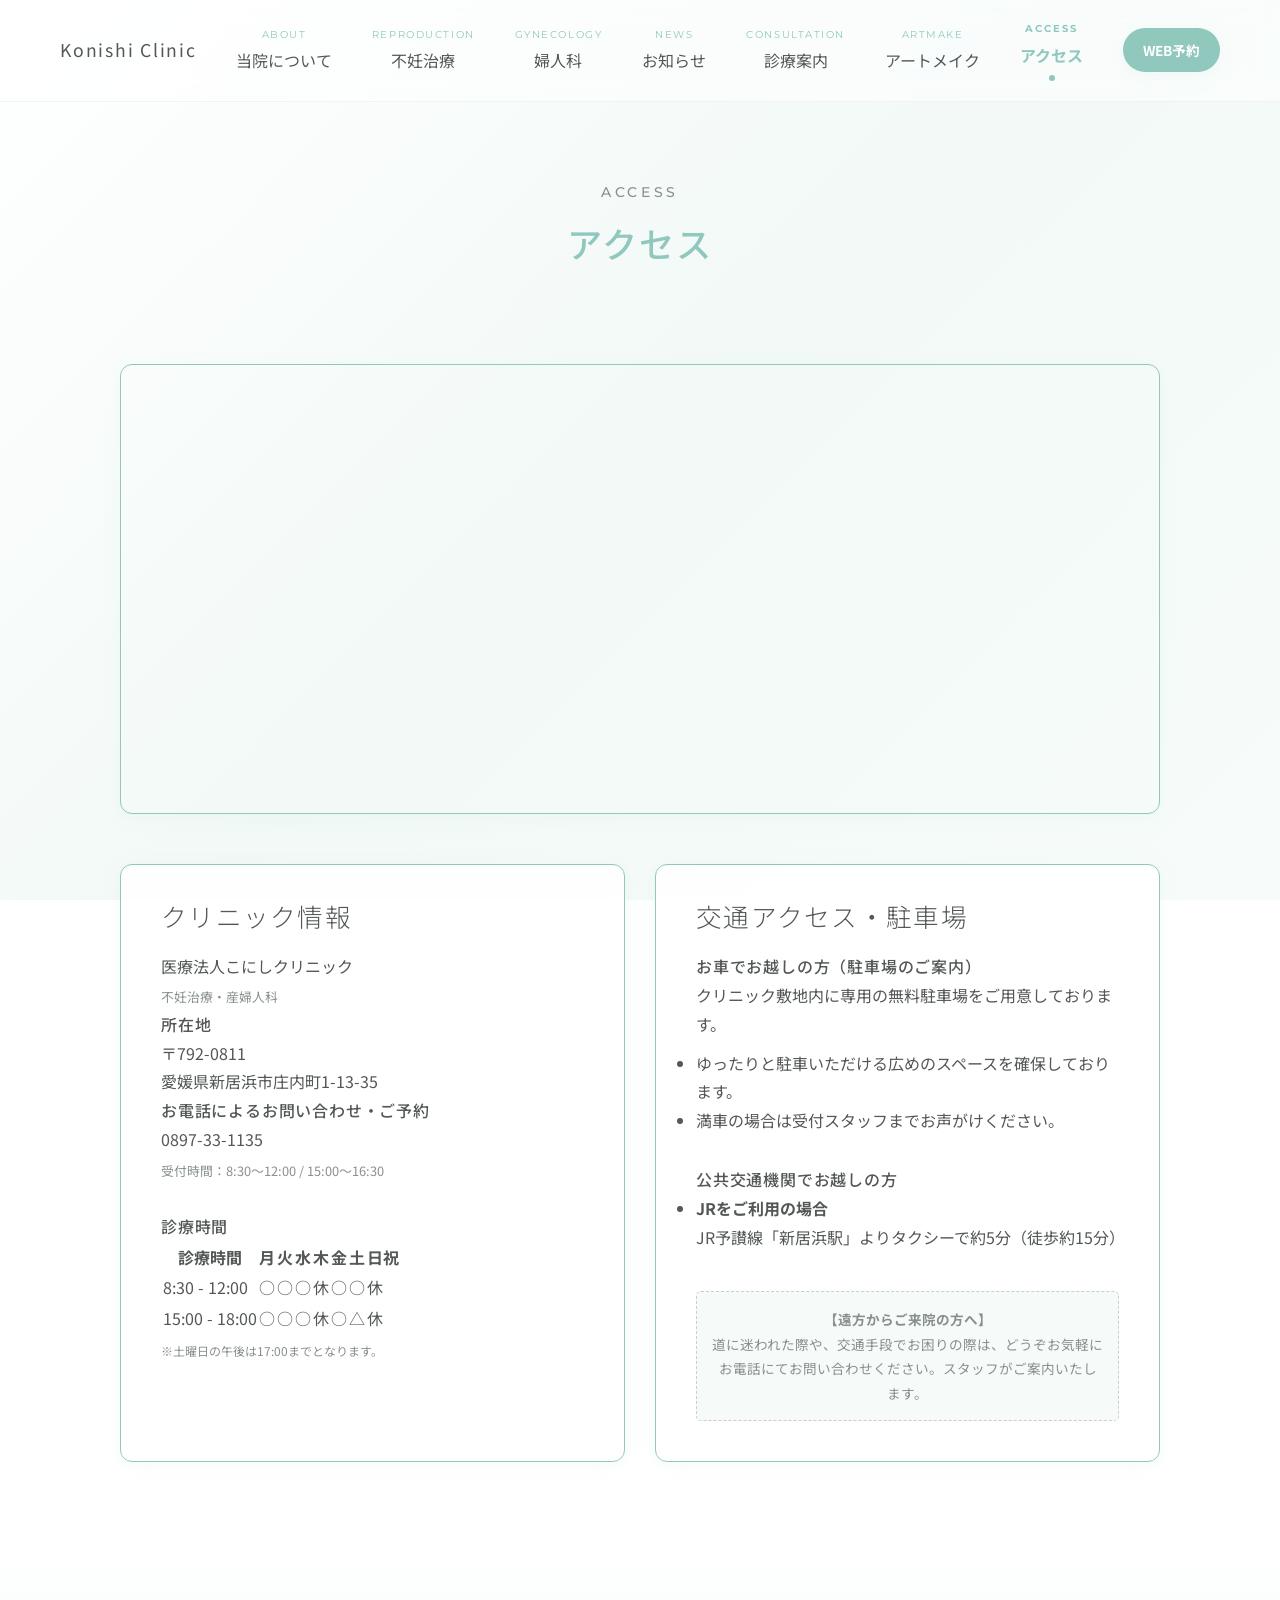
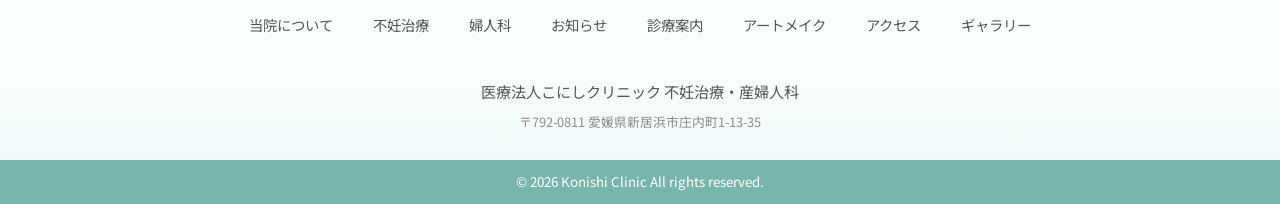
==== commit bebbef95: "Fix" ====
--- a/access.html
+++ b/access.html
@@ -3,7 +3,7 @@
 <head>
     <meta charset="UTF-8">
     <meta name="viewport" content="width=device-width, initial-scale=1.0">
-    <title>アクセス | こにしクリニック | 不妊治療・婦人科</title>
+    <title>アクセス | こにしクリニック | 不妊治療・産婦人科</title>
     <link rel="stylesheet" href="./css/style.css">
     
     <link rel="preconnect" href="https://fonts.googleapis.com">
@@ -35,7 +35,7 @@
                         
                         <div class="clinic-name">
                             医療法人こにしクリニック<br>
-                            <span style="font-size: 0.8rem; color: var(--sub-text); font-family: var(--font-sans);">産科・不妊治療・婦人科</span>
+                            <span style="font-size: 0.8rem; color: var(--sub-text); font-family: var(--font-sans);">不妊治療・産婦人科</span>
                         </div>
 
                         <div class="info-detail">
@@ -90,7 +90,7 @@
                         
                         <div class="info-detail" style="margin-top: 40px; padding: 15px; background: var(--bg-light); border-radius: 5px; border: 1px dashed #ccc;">
                             <p style="font-size: 0.85rem; color: var(--sub-text); text-align: center;">
-                                <strong>【里帰り出産等で遠方からご来院の方へ】</strong><br>
+                                <strong>【遠方からご来院の方へ】</strong><br>
                                 道に迷われた際や、交通手段でお困りの際は、どうぞお気軽にお電話にてお問い合わせください。スタッフがご案内いたします。
                             </p>
                         </div>
--- a/css/style.css
+++ b/css/style.css
@@ -58,16 +58,27 @@
    02. 基本レイアウト・文字設定
 =================================================== */
 * { margin: 0; padding: 0; box-sizing: border-box; }
-html { scroll-behavior: smooth; }
+html { scroll-behavior: smooth; scroll-padding-top: 100px; }
+
+[id] {
+    scroll-margin-top: 100px;
+}
+
 body {
     font-family: var(--font-ja); color: var(--text); background: var(--gradient-bg);
     background-attachment: fixed; line-height: 1.8; overflow-x: hidden; -webkit-font-smoothing: antialiased;
 }
-h1, h2, h3, h4, h5, h6 { font-family: var(--font-ja); font-weight: 100; letter-spacing: 0.05em; }
+h1, h2, h3, h4, h5, h6 { font-family: var(--font-ja); font-weight: 500; letter-spacing: 0.05em; }
 img { width: 100%; height: auto; display: block; }
 a { text-decoration: none; color: inherit; transition: 0.3s; }
 em { color: var(--hover-accent); font-style: normal; font-weight: 600; }
 .en, .en-title, .more, .arrow-link, time, .card-num { font-family: var(--font-en); text-transform: uppercase; letter-spacing: 0.15em; }
+
+h3{
+    font-size: 1.6rem;
+    font-weight: 300; 
+    margin-bottom: 0.5em;
+}
 
 /* ===================================================
    03. 汎用クラス定義
@@ -108,7 +119,53 @@
         transition: all 0.4s cubic-bezier(0.25, 1, 0.5, 1); opacity: 0; pointer-events: none; z-index: -1; 
     }
 }
-
+/* --- ドロップダウンメニュー（サブメニュー） --- */
+nav ul li.has-child {
+    position: relative; /* サブメニューの基準位置にする */
+}
+nav ul li.has-child .submenu {
+    position: absolute;
+    top: 100%;
+    left: 50%;
+    transform: translateX(-50%) translateY(15px); /* 最初は少し下にずらしておく */
+    background: rgba(255, 255, 255, 0.95); /* 白の半透明 */
+    backdrop-filter: blur(10px); /* すりガラス効果 */
+    border: 1px solid var(--accent); /* ミントの枠線 */
+    border-radius: var(--radius);
+    padding: 10px 0;
+    min-width: 200px;
+    display: flex;
+    flex-direction: column;
+    gap: 0;
+    box-shadow: var(--shadow);
+    opacity: 0; /* 最初は透明 */
+    visibility: hidden; /* 最初はクリックできないように隠す */
+    transition: all 0.3s cubic-bezier(0.22, 1, 0.36, 1);
+}
+
+/* ホバーした時にサブメニューを表示 */
+nav ul li.has-child:hover .submenu {
+    opacity: 1;
+    visibility: visible;
+    transform: translateX(-50%) translateY(0); /* 定位置にフワッと上がる */
+}
+
+/* サブメニュー内のリンクデザイン */
+nav ul li.has-child .submenu li { width: 100%; }
+nav ul li.has-child .submenu a {
+    padding: 10px 20px;
+    font-size: 0.85rem;
+    color: var(--text);
+    text-align: left;
+    display: block;
+}
+nav ul li.has-child .submenu a:hover {
+    color: var(--accent);
+    background: rgba(144, 200, 190, 0.1); /* ホバー時に薄いミント背景色をつける */
+    transform: none; /* メインメニューのように浮き上がる動きは消す */
+}
+nav ul li.has-child .submenu a .en { display: none; } /* サブメニューでは英語を消す */
+nav ul li.has-child .submenu a::after { display: none !important; } /* アクティブ時のドットを消す */
 /* ===================================================
    05. ボタン・共通パーツ
 =================================================== */
@@ -226,7 +283,15 @@
 .medical-card:hover .card-content h4, .medical-card:hover .more { color: #fff; }
 
 /* 治療フロー */
-.flow-step { background: rgba(255,255,255,0.8); border-radius: 8px; padding: 25px; margin-bottom: 15px; border-left: 5px solid var(--accent); box-shadow: 0 4px 15px rgba(144, 200, 190, 0.05); }
+.flow-step { 
+    background: rgba(255,255,255,0.8); 
+    border-radius: 8px; 
+    padding: 25px; 
+    margin-top: 15px; 
+    margin-bottom: 15px; 
+    border-left: 5px solid var(--accent); 
+    box-shadow: 0 4px 15px rgba(144, 200, 190, 0.05); 
+}
 .flow-step .step-title { font-weight: bold; color: var(--accent); font-size: 1.1rem; margin-bottom: 10px; display: flex; align-items: center; white-space: nowrap; }
 .flow-step .step-title span { background: var(--gradient-accent); color: #fff; padding: 3px 12px; border-radius: 20px; font-size: 0.8rem; margin-right: 15px; flex-shrink: 0; }
 .flow-step.with-img { display: flex; gap: var(--sp-gap); align-items: flex-start; }
@@ -317,6 +382,45 @@
     .hero-content { padding-left: 8%; } 
     .hero-content h2 { font-size: 1.7rem; }
     .glass-panel { padding: 20px 30px; }
+
+    /* --- スマホ時のサブメニュー表示 --- */
+    nav ul li.has-child .submenu {
+        position: static !important;
+        transform: none !important; /* ★常に移動を無効化 */
+        box-shadow: none;
+        border: none;
+        background: transparent;
+        padding: 0;
+        opacity: 1;
+        visibility: visible;
+        display: flex;
+        flex-direction: column;
+        padding-left: 15px; 
+        margin-top: 5px;
+        border-left: 2px solid var(--line); 
+        margin-left: 10px;
+    }
+
+    /* ▼ 追加：タップした瞬間にPC用のズレが発動するのを完全に防ぐ ▼ */
+    nav ul li.has-child:hover .submenu {
+        transform: none !important;
+    }
+
+    nav ul li.has-child .submenu a {
+        padding: 10px 10px; /* ★左右に10pxの余白を設けて、左の線と文字がくっつくのを防ぐ */
+        border-bottom: 1px dashed var(--line); 
+        font-size: 0.9rem;
+    }
+    
+    /* ▼ 追加：スマホではタップ時に背景色を変えず、文字色だけをミントにする ▼ */
+    nav ul li.has-child .submenu a:hover {
+        background: transparent;
+        color: var(--hover-accent);
+    }
+
+    nav ul li.has-child .submenu li:last-child a {
+        border-bottom: none; 
+    }
 }
 
 @media (max-width: 1024px) {
@@ -355,6 +459,8 @@
     .gallery-grid { grid-template-columns: 1fr; }
     .footer-nav ul { gap: 15px 20px; }
     .footer-nav a { font-size: 0.85rem; }
+    html { scroll-padding-top: 90px; }
+    [id] { scroll-margin-top: 90px; }
 }
 
 /* ===================================================
